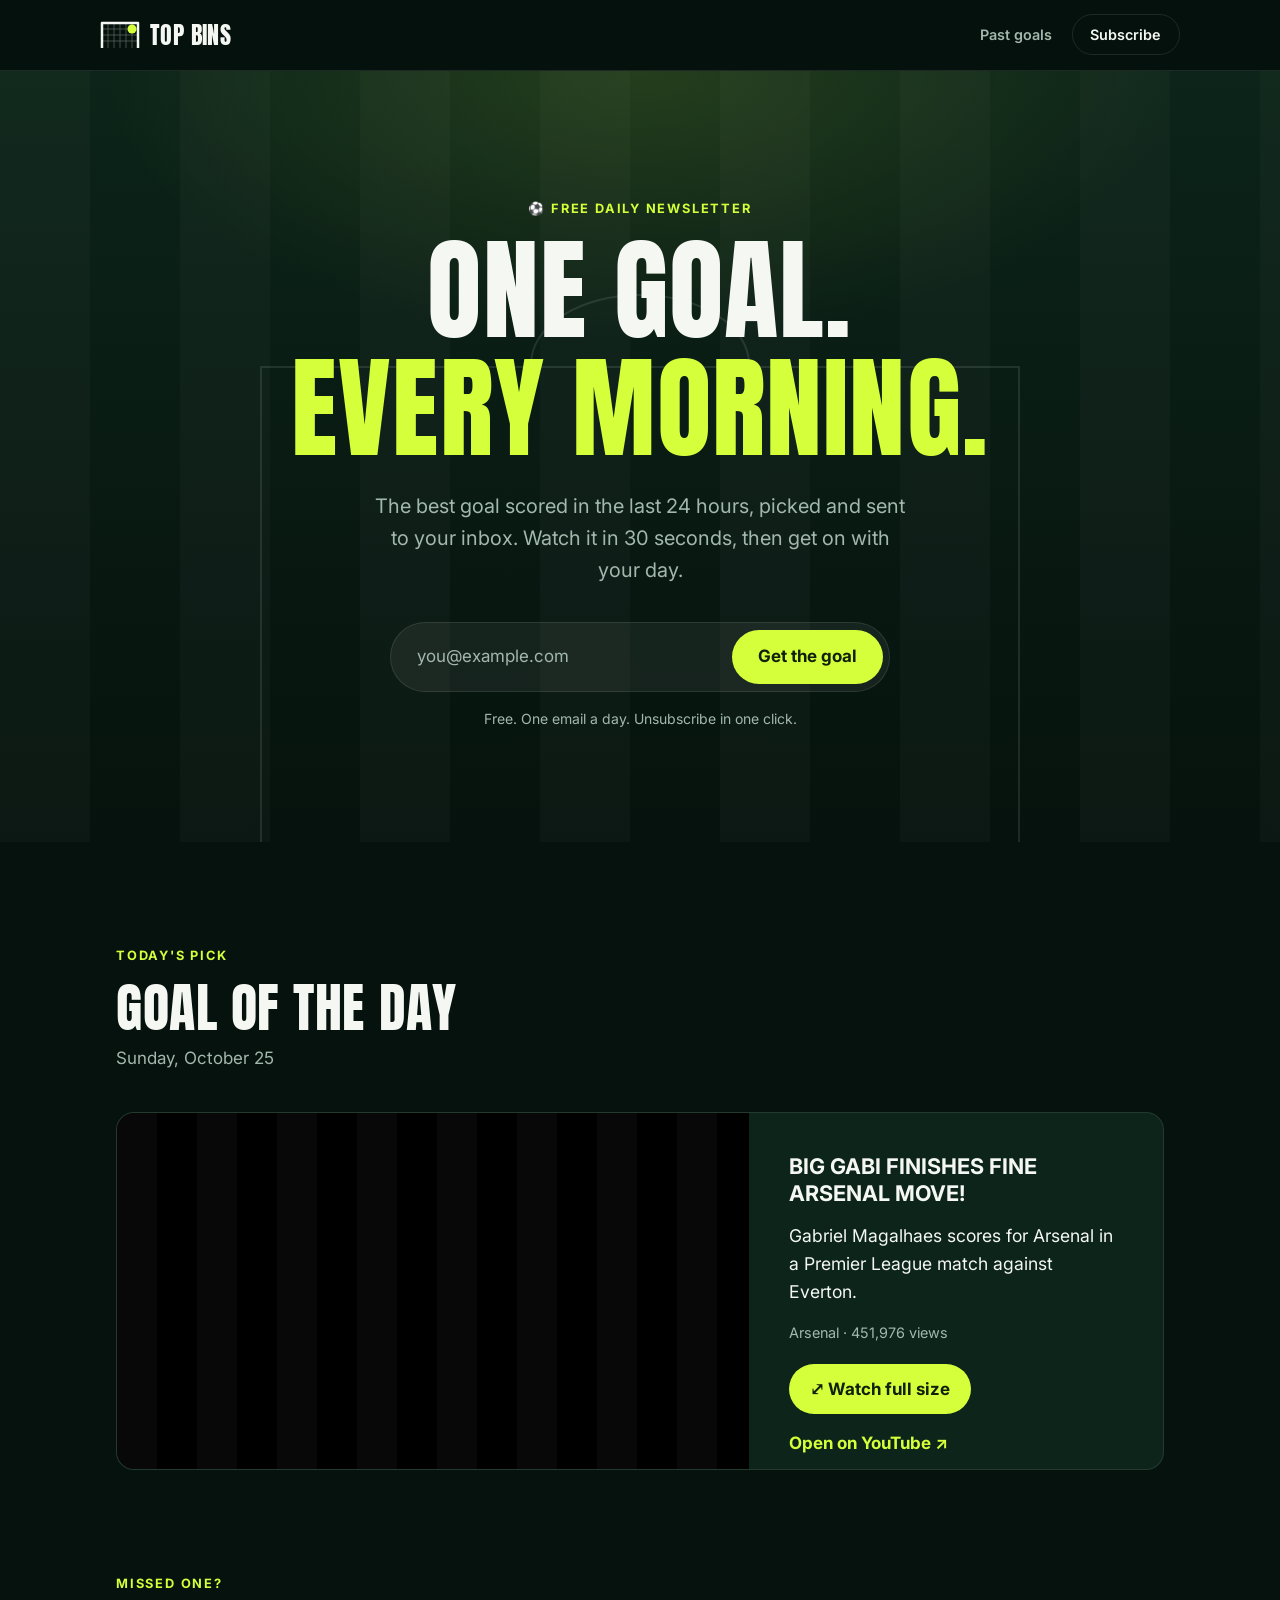
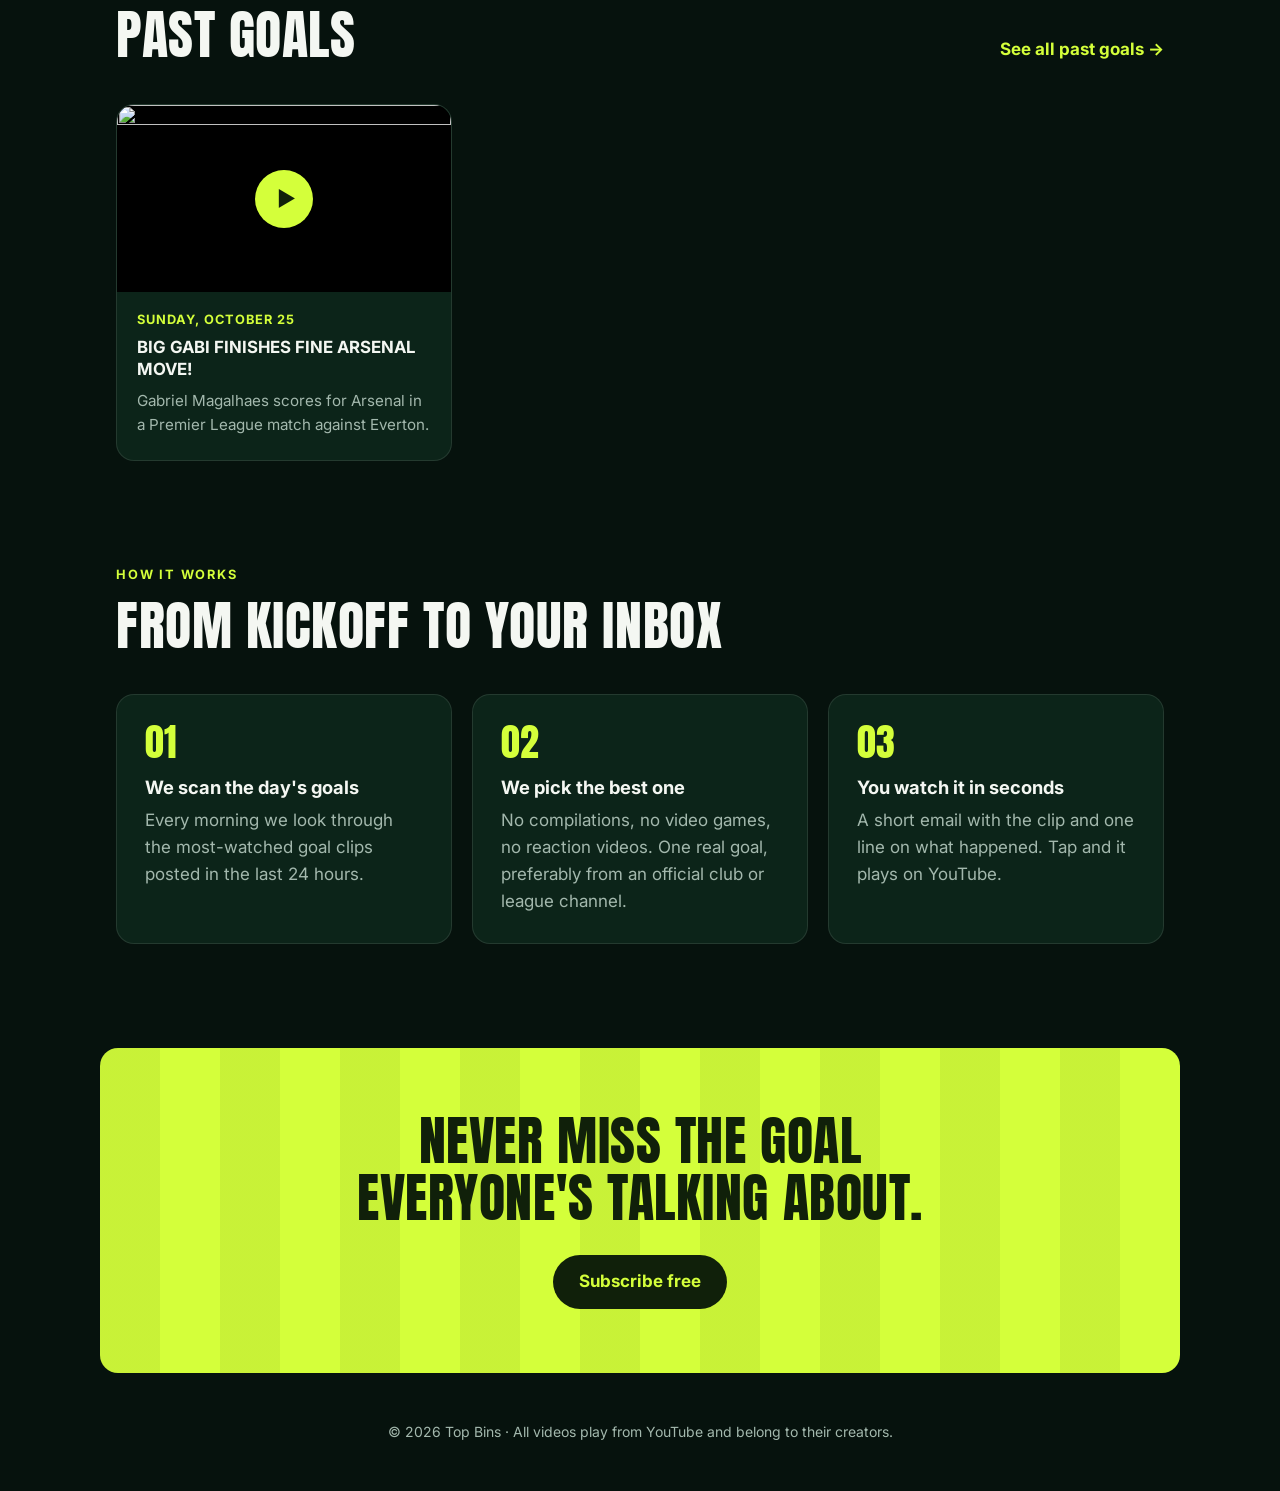
==== docs/index.html @ 0fbb9033 "Add Top Bins website with past-goals archive and pop-up player" ====
<!doctype html>
<html lang="en">
<head>
  <meta charset="utf-8">
  <meta name="viewport" content="width=device-width, initial-scale=1">
  <title>Top Bins · The goal of the day, every morning</title>
  <meta name="description" content="One soccer goal a day, picked from the last 24 hours and sent to your inbox. Free.">
  <link rel="icon" href="data:image/svg+xml,<svg xmlns='http://www.w3.org/2000/svg' viewBox='0 0 100 100'><text y='.9em' font-size='90'>⚽</text></svg>">
  <link rel="preconnect" href="https://fonts.googleapis.com">
  <link rel="preconnect" href="https://fonts.gstatic.com" crossorigin>
  <link href="https://fonts.googleapis.com/css2?family=Anton&family=Inter:wght@400;500;600;700&display=swap" rel="stylesheet">
  <link rel="stylesheet" href="style.css">
</head>
<body>
  <header class="site-header">
    <a class="logo" href="#top" aria-label="Top Bins home">
      <!-- A goal frame with the ball tucked into the top corner: "top bins" -->
      <svg class="logo-mark" viewBox="0 0 40 28" aria-hidden="true">
        <path d="M2 27V2h36v25" fill="none" stroke="currentColor" stroke-width="2.5" stroke-linejoin="round"/>
        <path d="M8 2v25M14 2v25M20 2v25M26 2v25M32 2v25M2 8h36M2 14h36M2 20h36" stroke="currentColor" stroke-width=".8" opacity=".35"/>
        <circle cx="32" cy="8" r="4.5" class="logo-ball"/>
      </svg>
      <span>Top Bins</span>
    </a>
    <nav class="header-nav">
      <a class="nav-link" href="archive.html">Past goals</a>
      <a class="header-cta" href="#subscribe">Subscribe</a>
    </nav>
  </header>

  <main id="top">
    <!-- Hero + signup -->
    <section class="hero">
      <div class="hero-inner">
        <p class="eyebrow">⚽ Free daily newsletter</p>
        <h1>One goal.<br><span class="accent">Every morning.</span></h1>
        <p class="lede">
          The best goal scored in the last 24 hours, picked and sent to your inbox.
          Watch it in 30 seconds, then get on with your day.
        </p>

        <!-- Posts straight to Buttondown, which handles confirmation emails and unsubscribes. -->
        <form id="subscribe" class="signup"
              action="https://buttondown.com/api/emails/embed-subscribe/karthikeya"
              method="post">
          <label for="email" class="visually-hidden">Email address</label>
          <input id="email" type="email" name="email" placeholder="you@example.com" autocomplete="email" required>
          <input type="hidden" name="embed" value="1">
          <button type="submit">Get the goal</button>
        </form>
        <p class="fine-print">Free. One email a day. Unsubscribe in one click.</p>
      </div>
    </section>

    <!-- Today's goal, filled in from today.json by the script at the bottom -->
    <section class="today" aria-labelledby="today-title">
      <div class="section-head">
        <p class="eyebrow">Today's pick</p>
        <h2 id="today-title">Goal of the Day</h2>
        <p class="today-date" id="today-date"></p>
      </div>

      <article class="clip-card">
        <div class="player" id="player">
          <p class="player-empty">Today's goal is on its way.<br>Check back after 12:00 UTC.</p>
        </div>
        <div class="clip-info">
          <h3 id="clip-title">Every morning, one goal.</h3>
          <p id="clip-blurb" class="clip-blurb">Subscribe and it lands in your inbox before you've finished your coffee.</p>
          <p id="clip-meta" class="clip-meta"></p>
          <div class="clip-actions">
            <button id="clip-expand" class="button expand-button" type="button" hidden>⤢ Watch full size</button>
            <a id="clip-link" class="watch-link" href="#" target="_blank" rel="noopener" hidden>Open on YouTube ↗</a>
          </div>
        </div>
      </article>
    </section>

    <!-- Recent goals from archive.json (hidden until there's at least one past day) -->
    <section class="past" id="past" aria-labelledby="past-title" hidden>
      <div class="section-head section-head-row">
        <div>
          <p class="eyebrow">Missed one?</p>
          <h2 id="past-title">Past goals</h2>
        </div>
        <a class="see-all" href="archive.html">See all past goals →</a>
      </div>
      <div class="goal-grid" id="past-grid"></div>
    </section>

    <!-- How it works -->
    <section class="how" aria-labelledby="how-title">
      <div class="section-head">
        <p class="eyebrow">How it works</p>
        <h2 id="how-title">From kickoff to your inbox</h2>
      </div>
      <ol class="steps">
        <li class="step">
          <span class="step-num">01</span>
          <h3>We scan the day's goals</h3>
          <p>Every morning we look through the most-watched goal clips posted in the last 24 hours.</p>
        </li>
        <li class="step">
          <span class="step-num">02</span>
          <h3>We pick the best one</h3>
          <p>No compilations, no video games, no reaction videos. One real goal, preferably from an official club or league channel.</p>
        </li>
        <li class="step">
          <span class="step-num">03</span>
          <h3>You watch it in seconds</h3>
          <p>A short email with the clip and one line on what happened. Tap and it plays on YouTube.</p>
        </li>
      </ol>
    </section>

    <!-- Closing call to action -->
    <section class="cta-band">
      <h2>Never miss the goal<br>everyone's talking about.</h2>
      <a class="button" href="#subscribe">Subscribe free</a>
    </section>
  </main>

  <footer class="site-footer">
    <p>© <span id="year"></span> Top Bins · All videos play from YouTube and belong to their creators.</p>
  </footer>

  <script src="goals.js"></script>
  <script>
    document.getElementById("year").textContent = new Date().getFullYear();

    // Recent goals: the 6 days before today (archive.json is newest first).
    loadArchive().then((archive) => {
      const today = new Date().toISOString().slice(0, 10);
      const recent = archive.filter((entry) => entry.date !== today).slice(0, 6);
      if (recent.length === 0) return;
      document.getElementById("past-grid").append(...recent.map(goalCard));
      document.getElementById("past").hidden = false;
    });

    // today.json is updated every morning by the GitHub Actions workflow.
    fetch("today.json", { cache: "no-store" })
      .then((response) => (response.ok ? response.json() : Promise.reject()))
      .then((data) => {
        const pick = data.picks && data.picks.soccer;
        if (!pick) return;

        // Plays right here in the card; the Expand button opens the big pop-up player.
        document.getElementById("player").replaceChildren(playerFrame(pick, false));
        const expand = document.getElementById("clip-expand");
        expand.addEventListener("click", () => openPlayer({ ...pick, date: data.date }));
        expand.hidden = false;

        // textContent (not innerHTML) so a video title can never inject HTML.
        document.getElementById("today-date").textContent = formatDate(data.date);
        document.getElementById("clip-title").textContent = pick.title;
        document.getElementById("clip-blurb").textContent = pick.blurb;
        document.getElementById("clip-meta").textContent =
          `${pick.channel} · ${pick.views.toLocaleString()} views`;
        const link = document.getElementById("clip-link");
        link.href = pick.link;
        link.hidden = false;
      })
      .catch(() => {}); // no pick yet: keep the placeholder text
  </script>
</body>
</html>
---- docs/style.css ----
/* ---------- Design tokens ---------- */
:root {
  --night: #06120d;        /* page background: stadium at night */
  --pitch: #0c2419;        /* cards and panels */
  --pitch-light: #133525;
  --line: rgba(244, 247, 242, 0.1);  /* chalk lines and borders */
  --chalk: #f4f7f2;        /* main text */
  --muted: #a3b8ad;        /* secondary text */
  --lime: #d4ff3a;         /* accent: the ball in the top corner */
  --lime-ink: #10200a;     /* text on lime */
  --radius: 18px;
  --display: "Anton", Impact, "Arial Narrow", sans-serif;
  --body: "Inter", system-ui, -apple-system, "Segoe UI", sans-serif;
  --max: 1080px;
}

/* ---------- Base ---------- */
*,
*::before,
*::after {
  box-sizing: border-box;
}

html {
  scroll-behavior: smooth;
}

body {
  margin: 0;
  background: var(--night);
  color: var(--chalk);
  font-family: var(--body);
  font-size: 1.0625rem;
  line-height: 1.6;
  -webkit-font-smoothing: antialiased;
}

h1,
h2,
h3 {
  margin: 0;
  line-height: 1.05;
}

h2 {
  font-family: var(--display);
  font-weight: 400;
  font-size: clamp(2.2rem, 5vw, 3.4rem);
  text-transform: uppercase;
  letter-spacing: 0.01em;
}

a {
  color: inherit;
}

:focus-visible {
  outline: 3px solid var(--lime);
  outline-offset: 3px;
}

[hidden] {
  display: none !important; /* stops classes like .button from un-hiding elements */
}

.visually-hidden {
  position: absolute;
  width: 1px;
  height: 1px;
  overflow: hidden;
  clip: rect(0 0 0 0);
  white-space: nowrap;
}

.eyebrow {
  margin: 0 0 0.75rem;
  color: var(--lime);
  font-size: 0.8rem;
  font-weight: 700;
  letter-spacing: 0.14em;
  text-transform: uppercase;
}

.accent {
  color: var(--lime);
}

/* ---------- Header ---------- */
.site-header {
  position: sticky;
  top: 0;
  z-index: 10;
  display: flex;
  align-items: center;
  justify-content: space-between;
  padding: 0.9rem max(1rem, calc((100% - var(--max)) / 2));
  background: rgba(6, 18, 13, 0.82);
  backdrop-filter: blur(10px);
  border-bottom: 1px solid var(--line);
}

.logo {
  display: flex;
  align-items: center;
  gap: 0.6rem;
  font-family: var(--display);
  font-size: 1.5rem;
  text-transform: uppercase;
  text-decoration: none;
  letter-spacing: 0.02em;
}

.logo-mark {
  width: 40px;
  height: 28px;
  color: var(--chalk);
}

.logo-ball {
  fill: var(--lime);
}

.header-nav {
  display: flex;
  align-items: center;
  gap: 1.25rem;
}

.nav-link {
  color: var(--muted);
  font-size: 0.9rem;
  font-weight: 600;
  text-decoration: none;
  transition: color 0.2s;
}

.nav-link:hover,
.nav-link[aria-current="page"] {
  color: var(--chalk);
}

.header-cta {
  padding: 0.5rem 1.1rem;
  border: 1px solid var(--line);
  border-radius: 999px;
  font-size: 0.9rem;
  font-weight: 600;
  text-decoration: none;
  transition: border-color 0.2s, color 0.2s;
}

.header-cta:hover {
  border-color: var(--lime);
  color: var(--lime);
}

/* ---------- Hero ---------- */
.hero {
  position: relative;
  overflow: hidden;
  padding: clamp(4rem, 12vw, 8rem) 1rem clamp(4rem, 10vw, 7rem);
  /* Mowed-grass stripes with a soft floodlight glow */
  background:
    radial-gradient(ellipse 60% 50% at 50% 0%, rgba(212, 255, 58, 0.12), transparent 70%),
    repeating-linear-gradient(90deg, rgba(255, 255, 255, 0.025) 0 90px, transparent 90px 180px),
    linear-gradient(var(--pitch), var(--night));
}

/* Chalk penalty box and arc sitting behind the headline */
.hero::before,
.hero::after {
  content: "";
  position: absolute;
  left: 50%;
  border: 2px solid var(--line);
  pointer-events: none;
}

.hero::before {
  bottom: -2px;
  width: min(760px, 92%);
  height: 62%;
  transform: translateX(-50%);
  border-bottom: none;
}

.hero::after {
  bottom: calc(62% - 70px);
  width: 220px;
  height: 140px;
  transform: translateX(-50%);
  border-radius: 50%;
  clip-path: inset(0 0 50% 0);
}

.hero-inner {
  position: relative;
  z-index: 1;
  max-width: 760px;
  margin: 0 auto;
  text-align: center;
}

.hero h1 {
  font-family: var(--display);
  font-weight: 400;
  font-size: clamp(3.4rem, 11vw, 7rem);
  text-transform: uppercase;
  letter-spacing: 0.01em;
}

.lede {
  max-width: 540px;
  margin: 1.5rem auto 2.25rem;
  color: var(--muted);
  font-size: clamp(1.05rem, 2.2vw, 1.25rem);
}

/* ---------- Signup form ---------- */
.signup {
  display: flex;
  gap: 0.5rem;
  max-width: 500px;
  margin: 0 auto;
  padding: 0.4rem;
  background: rgba(244, 247, 242, 0.06);
  border: 1px solid var(--line);
  border-radius: 999px;
  scroll-margin-top: 8rem;
}

.signup input[type="email"] {
  flex: 1;
  min-width: 0;
  padding: 0.85rem 1.2rem;
  border: none;
  background: transparent;
  color: var(--chalk);
  font: inherit;
}

.signup input::placeholder {
  color: var(--muted);
}

.signup input:focus {
  outline: none;
}

.signup:focus-within {
  border-color: var(--lime);
}

.signup button,
.button {
  display: inline-block;
  padding: 0.85rem 1.6rem;
  border: none;
  border-radius: 999px;
  background: var(--lime);
  color: var(--lime-ink);
  font: inherit;
  font-weight: 700;
  text-decoration: none;
  cursor: pointer;
  transition: transform 0.15s, box-shadow 0.15s;
}

.signup button:hover,
.button:hover {
  transform: translateY(-1px);
  box-shadow: 0 8px 24px rgba(212, 255, 58, 0.25);
}

.fine-print {
  margin: 1rem 0 0;
  color: var(--muted);
  font-size: 0.875rem;
}

/* ---------- Shared section layout ---------- */
.today,
.past,
.how {
  max-width: var(--max);
  margin: 0 auto;
  padding: clamp(4rem, 9vw, 6.5rem) 1rem 0;
}

.section-head {
  margin-bottom: 2.5rem;
}

/* ---------- Today's goal ---------- */
.today-date {
  margin: 0.6rem 0 0;
  color: var(--muted);
}

.clip-card {
  display: grid;
  grid-template-columns: 1.4fr 1fr;
  overflow: hidden;
  background: var(--pitch);
  border: 1px solid var(--line);
  border-radius: var(--radius);
}

.player {
  position: relative;
  display: grid;
  place-items: center;
  aspect-ratio: 16 / 9;
  background:
    repeating-linear-gradient(90deg, rgba(255, 255, 255, 0.03) 0 40px, transparent 40px 80px),
    #000;
}

.player iframe {
  position: absolute;
  inset: 0;
  width: 100%;
  height: 100%;
  border: 0;
}

.player-empty {
  margin: 0;
  padding: 1rem;
  color: var(--muted);
  text-align: center;
}

.clip-info {
  display: flex;
  flex-direction: column;
  justify-content: center;
  gap: 0.9rem;
  padding: clamp(1.5rem, 4vw, 2.5rem);
}

.clip-info h3 {
  font-size: 1.35rem;
  font-weight: 700;
  line-height: 1.25;
}

.clip-blurb {
  margin: 0;
  font-size: 1.1rem;
}

.clip-meta {
  margin: 0;
  color: var(--muted);
  font-size: 0.9rem;
}

.clip-actions {
  display: flex;
  flex-wrap: wrap;
  align-items: center;
  gap: 1rem 1.25rem;
  margin-top: 0.4rem;
}

.expand-button {
  padding: 0.7rem 1.3rem;
}

.watch-link {
  color: var(--lime);
  font-weight: 700;
  text-decoration: none;
}

.watch-link:hover {
  text-decoration: underline;
}

/* ---------- Past goals ---------- */
.section-head-row {
  display: flex;
  flex-wrap: wrap;
  align-items: flex-end;
  justify-content: space-between;
  gap: 1rem;
}

.see-all {
  color: var(--lime);
  font-weight: 700;
  text-decoration: none;
}

.see-all:hover {
  text-decoration: underline;
}

.goal-grid {
  display: grid;
  grid-template-columns: repeat(auto-fill, minmax(260px, 1fr));
  gap: 1.25rem;
}

.goal-card {
  display: flex;
  flex-direction: column;
  overflow: hidden;
  background: var(--pitch);
  border: 1px solid var(--line);
  border-radius: var(--radius);
  text-decoration: none;
  transition: border-color 0.2s, transform 0.2s;
}

.goal-card:hover {
  border-color: rgba(212, 255, 58, 0.45);
  transform: translateY(-3px);
}

.goal-media {
  position: relative;
}

/* Round lime play button over each thumbnail */
.play-badge {
  position: absolute;
  top: 50%;
  left: 50%;
  display: grid;
  place-items: center;
  width: 58px;
  height: 58px;
  padding-left: 4px; /* the ▶ glyph looks off-centre without this */
  border-radius: 50%;
  background: var(--lime);
  color: var(--lime-ink);
  font-size: 1.3rem;
  transform: translate(-50%, -50%);
  box-shadow: 0 6px 24px rgba(0, 0, 0, 0.45);
  transition: transform 0.2s;
}

.goal-card:hover .play-badge {
  transform: translate(-50%, -50%) scale(1.1);
}

.goal-thumb {
  display: block;
  width: 100%;
  aspect-ratio: 16 / 9;
  object-fit: cover; /* crops the black bars YouTube adds to thumbnails */
  background: #000;
}

.goal-body {
  padding: 1.1rem 1.25rem 1.4rem;
}

.goal-date {
  margin: 0 0 0.4rem;
  color: var(--lime);
  font-size: 0.8rem;
  font-weight: 700;
  letter-spacing: 0.08em;
  text-transform: uppercase;
}

.goal-body h3 {
  margin-bottom: 0.5rem;
  font-size: 1.05rem;
  font-weight: 700;
  line-height: 1.3;
}

.goal-blurb {
  margin: 0;
  color: var(--muted);
  font-size: 0.95rem;
}

/* Archive page */
.page-hero {
  max-width: var(--max);
  margin: 0 auto;
  padding: clamp(3.5rem, 9vw, 6rem) 1rem 0;
}

.page-hero h1 {
  font-family: var(--display);
  font-weight: 400;
  font-size: clamp(3rem, 9vw, 5.5rem);
  text-transform: uppercase;
}

.page-hero .lede {
  margin: 1rem 0 0;
}

.past-full {
  padding-top: 2.5rem;
}

.archive-empty {
  color: var(--muted);
}

/* ---------- Pop-up video player ---------- */
.player-dialog {
  width: min(1000px, 94vw);
  padding: 0;
  overflow: hidden;
  background: var(--pitch);
  color: var(--chalk);
  border: 1px solid var(--line);
  border-radius: var(--radius);
  box-shadow: 0 30px 80px rgba(0, 0, 0, 0.6);
}

.player-dialog[open] {
  animation: pop-in 0.22s ease-out;
}

.player-dialog::backdrop {
  background: rgba(3, 9, 6, 0.85);
  backdrop-filter: blur(4px);
}

/* Stop the page behind from scrolling while the player is open */
html:has(.player-dialog[open]) {
  overflow: hidden;
}

.dialog-frame {
  position: relative;
  aspect-ratio: 16 / 9;
  background: #000;
}

.dialog-frame iframe {
  position: absolute;
  inset: 0;
  width: 100%;
  height: 100%;
  border: 0;
}

.dialog-bar {
  display: flex;
  align-items: center;
  justify-content: space-between;
  gap: 1rem;
  padding: 1rem 1.25rem;
}

.dialog-bar .goal-date {
  margin-bottom: 0.25rem;
}

.dialog-title {
  font-size: 1.1rem;
  font-weight: 700;
  line-height: 1.3;
}

.dialog-close {
  flex-shrink: 0;
  width: 44px;
  height: 44px;
  border: 1px solid var(--line);
  border-radius: 50%;
  background: transparent;
  color: var(--chalk);
  font-size: 1.1rem;
  cursor: pointer;
  transition: border-color 0.2s, color 0.2s;
}

.dialog-close:hover {
  border-color: var(--lime);
  color: var(--lime);
}

@keyframes pop-in {
  from {
    opacity: 0;
    transform: scale(0.96);
  }
}

/* ---------- How it works ---------- */
.steps {
  display: grid;
  grid-template-columns: repeat(3, 1fr);
  gap: 1.25rem;
  margin: 0;
  padding: 0;
  list-style: none;
}

.step {
  padding: 1.75rem;
  background: var(--pitch);
  border: 1px solid var(--line);
  border-radius: var(--radius);
  transition: border-color 0.2s, transform 0.2s;
}

.step:hover {
  border-color: rgba(212, 255, 58, 0.45);
  transform: translateY(-3px);
}

.step-num {
  display: block;
  margin-bottom: 1rem;
  color: var(--lime);
  font-family: var(--display);
  font-size: 2.4rem;
  line-height: 1;
}

.step h3 {
  margin-bottom: 0.6rem;
  font-size: 1.15rem;
  font-weight: 700;
}

.step p {
  margin: 0;
  color: var(--muted);
}

/* ---------- Closing CTA ---------- */
.cta-band {
  max-width: var(--max);
  margin: clamp(4rem, 9vw, 6.5rem) auto 0;
  padding: clamp(2.5rem, 6vw, 4rem) 1.5rem;
  background:
    repeating-linear-gradient(90deg, rgba(16, 32, 10, 0.06) 0 60px, transparent 60px 120px),
    var(--lime);
  color: var(--lime-ink);
  border-radius: var(--radius);
  text-align: center;
}

.cta-band h2 {
  margin-bottom: 1.75rem;
}

.cta-band .button {
  background: var(--lime-ink);
  color: var(--lime);
}

.cta-band .button:hover {
  box-shadow: 0 8px 24px rgba(16, 32, 10, 0.3);
}

/* ---------- Footer ---------- */
.site-footer {
  padding: 3rem 1rem;
  color: var(--muted);
  font-size: 0.875rem;
  text-align: center;
}

.site-footer p {
  margin: 0;
}

/* ---------- Phones and small tablets ---------- */
@media (max-width: 820px) {
  .clip-card {
    grid-template-columns: 1fr;
  }

  .steps {
    grid-template-columns: 1fr;
  }

  .cta-band {
    margin-left: 1rem;
    margin-right: 1rem;
  }
}

@media (max-width: 520px) {
  .header-nav {
    gap: 0.75rem;
  }

  .logo span {
    font-size: 1.25rem;
  }

  /* Stack the email box and button so both are easy to tap */
  .signup {
    flex-direction: column;
    padding: 0.5rem;
    border-radius: var(--radius);
  }

  .signup input[type="email"] {
    text-align: center;
  }

  .signup button {
    width: 100%;
  }

  .hero::after {
    display: none;
  }
}

@media (prefers-reduced-motion: reduce) {
  html {
    scroll-behavior: auto;
  }

  * {
    transition: none !important;
    animation: none !important;
  }
}
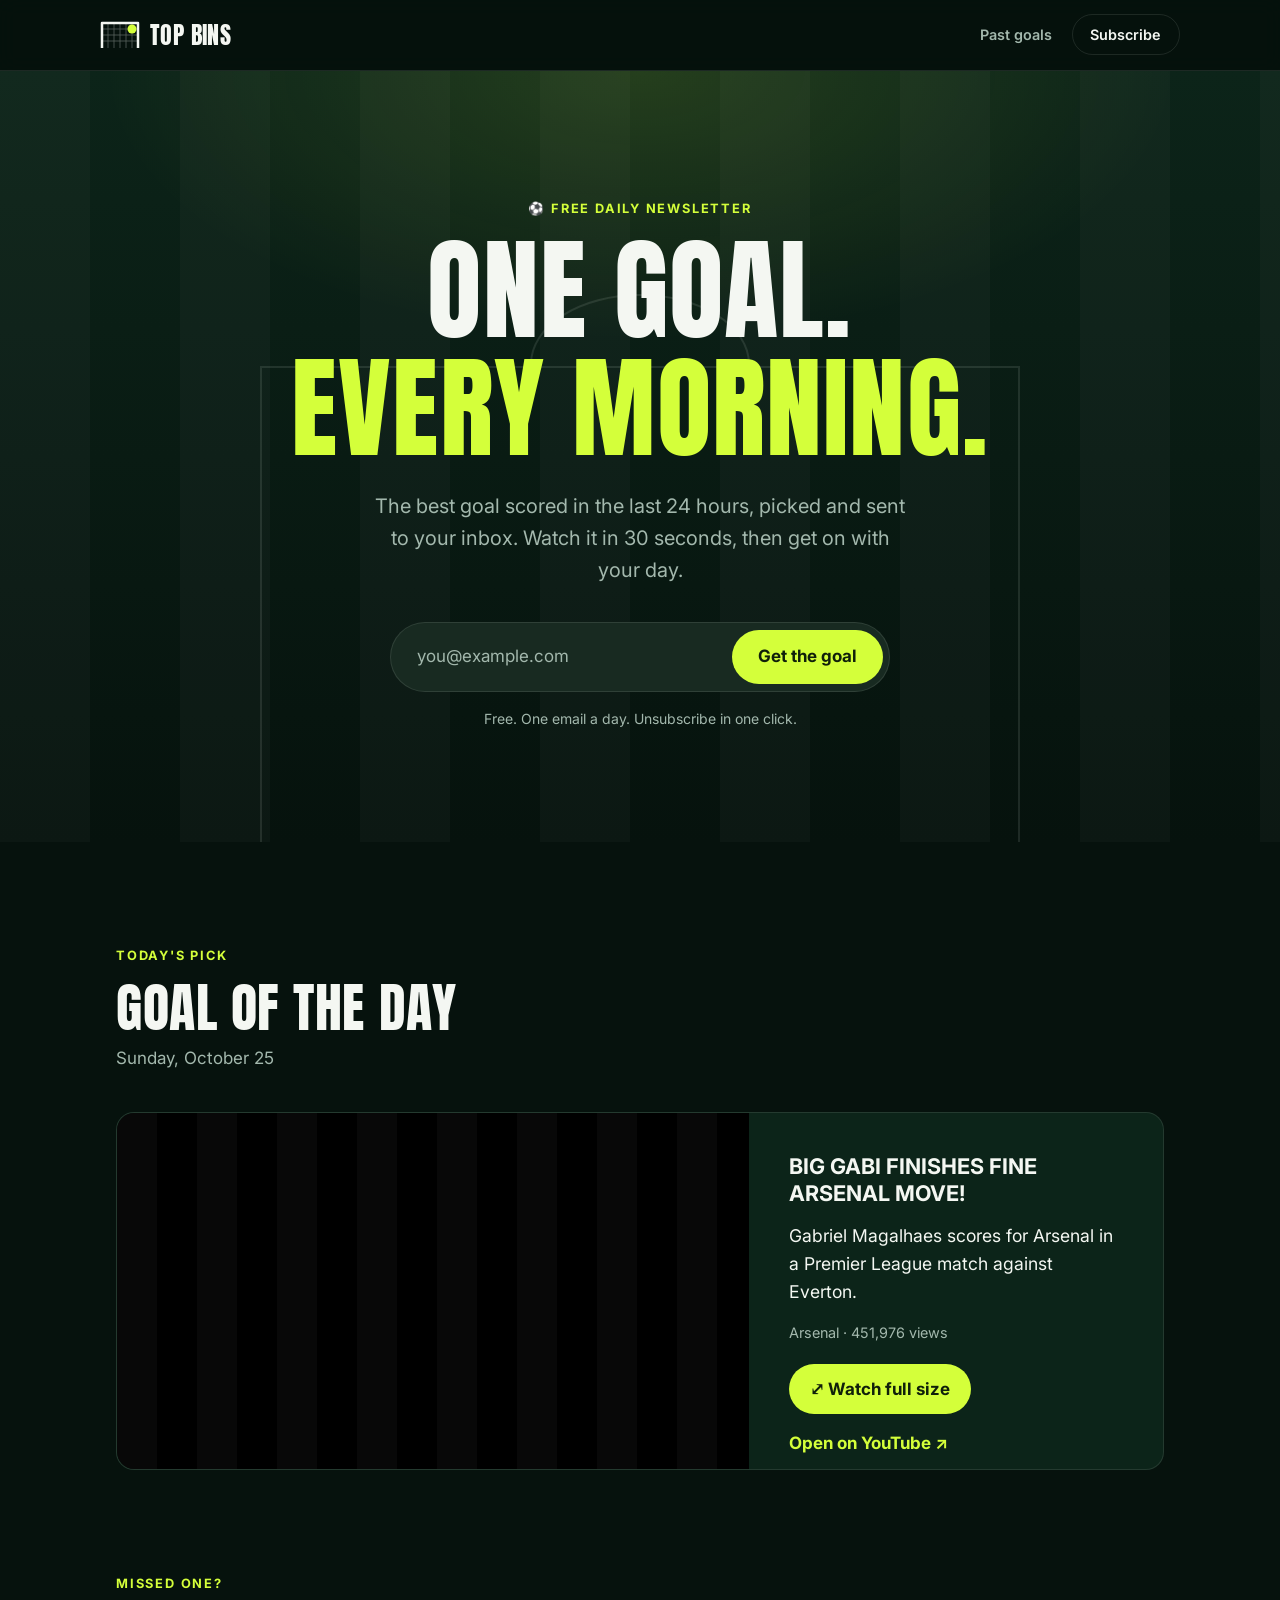
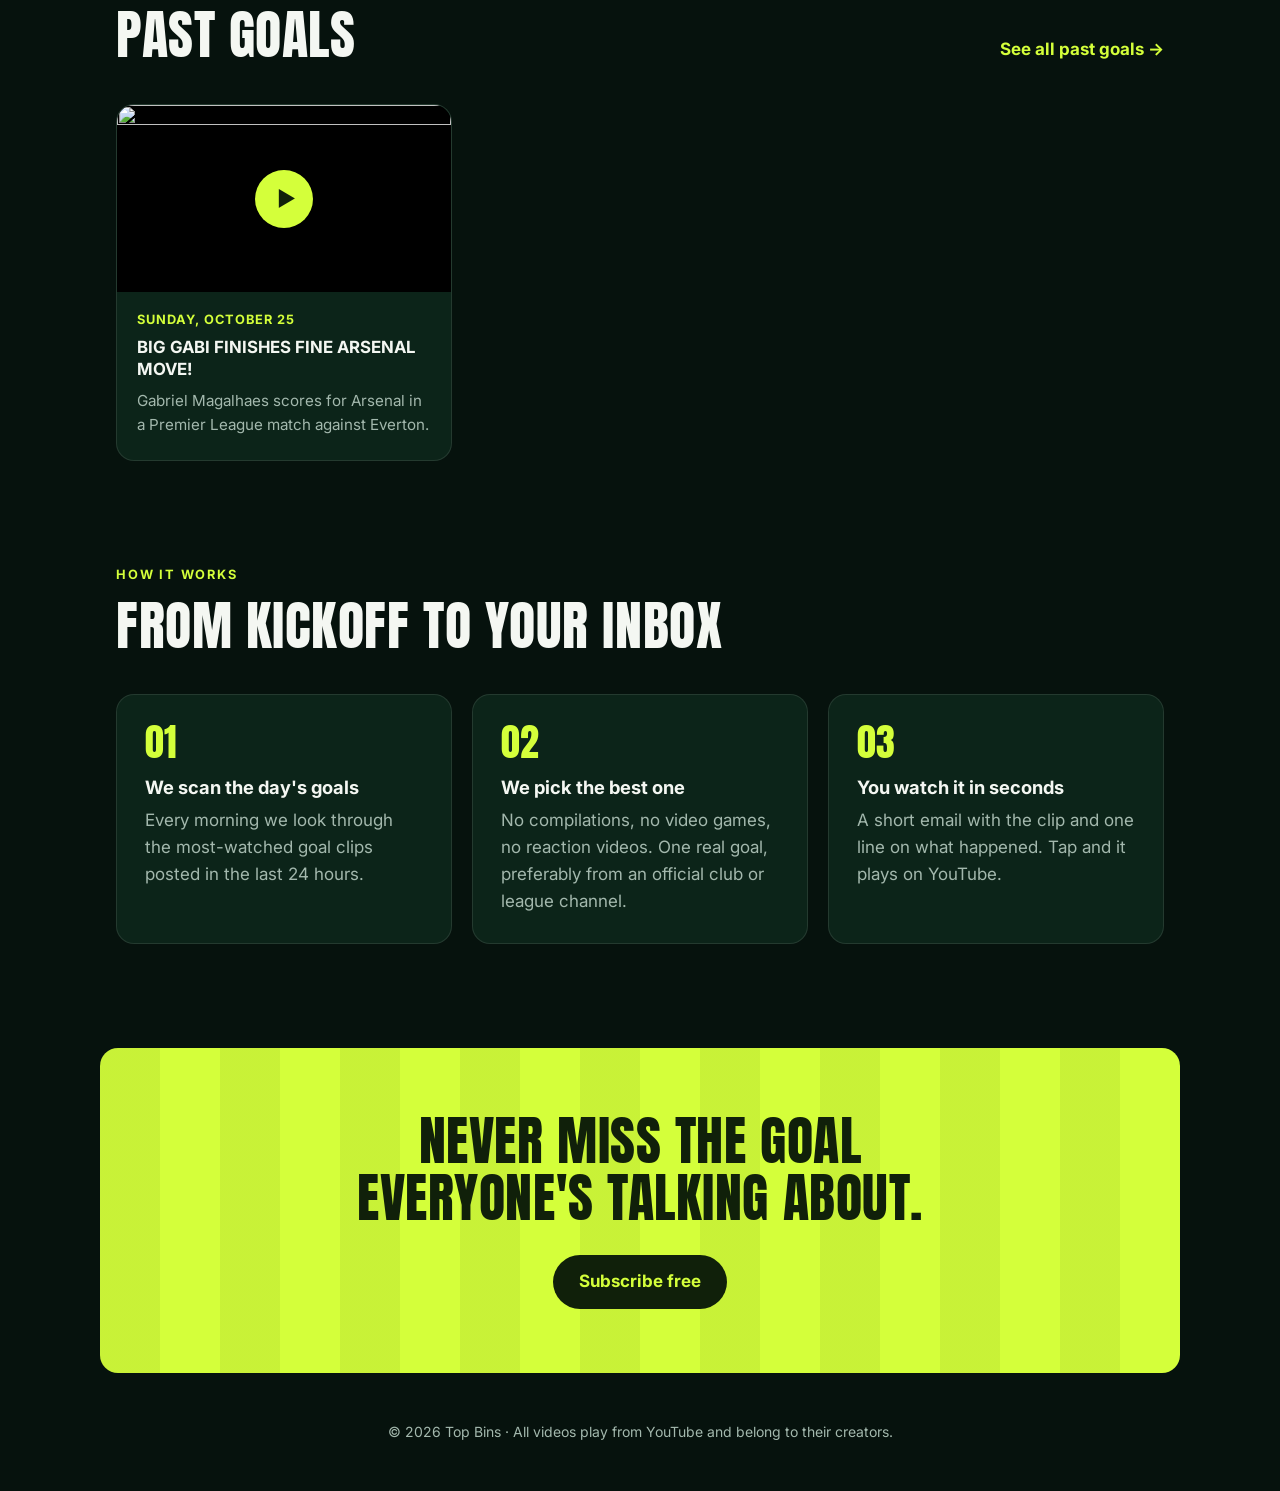
==== commit f52432ac: "Dark color-scheme for autofill; bust stylesheet cache" ====
--- a/docs/index.html
+++ b/docs/index.html
@@ -3,13 +3,14 @@
 <head>
   <meta charset="utf-8">
   <meta name="viewport" content="width=device-width, initial-scale=1">
+  <meta name="color-scheme" content="dark">
   <title>Top Bins · The goal of the day, every morning</title>
   <meta name="description" content="One soccer goal a day, picked from the last 24 hours and sent to your inbox. Free.">
   <link rel="icon" href="data:image/svg+xml,<svg xmlns='http://www.w3.org/2000/svg' viewBox='0 0 100 100'><text y='.9em' font-size='90'>⚽</text></svg>">
   <link rel="preconnect" href="https://fonts.googleapis.com">
   <link rel="preconnect" href="https://fonts.gstatic.com" crossorigin>
   <link href="https://fonts.googleapis.com/css2?family=Anton&family=Inter:wght@400;500;600;700&display=swap" rel="stylesheet">
-  <link rel="stylesheet" href="style.css">
+  <link rel="stylesheet" href="style.css?v=2">
 </head>
 <body>
   <header class="site-header">
--- a/docs/style.css
+++ b/docs/style.css
@@ -1,5 +1,6 @@
 /* ---------- Design tokens ---------- */
 :root {
+  color-scheme: dark;      /* tells Chrome to use dark autofill, scrollbars and controls */
   --night: #06120d;        /* page background: stadium at night */
   --pitch: #0c2419;        /* cards and panels */
   --pitch-light: #133525;
@@ -8,6 +9,7 @@
   --muted: #a3b8ad;        /* secondary text */
   --lime: #d4ff3a;         /* accent: the ball in the top corner */
   --lime-ink: #10200a;     /* text on lime */
+  --field: #182a21;        /* email box background (solid so autofill can match it) */
   --radius: 18px;
   --display: "Anton", Impact, "Arial Narrow", sans-serif;
   --body: "Inter", system-ui, -apple-system, "Segoe UI", sans-serif;
@@ -223,7 +225,7 @@
   max-width: 500px;
   margin: 0 auto;
   padding: 0.4rem;
-  background: rgba(244, 247, 242, 0.06);
+  background: var(--field);
   border: 1px solid var(--line);
   border-radius: 999px;
   scroll-margin-top: 8rem;
@@ -234,9 +236,26 @@
   min-width: 0;
   padding: 0.85rem 1.2rem;
   border: none;
+  border-radius: 999px;
   background: transparent;
   color: var(--chalk);
   font: inherit;
+}
+
+/* Browsers paint autofilled fields light blue/white and ignore `background`.
+   A huge inset shadow covers that, and text-fill-color keeps the text light. */
+.signup input:-webkit-autofill,
+.signup input:-webkit-autofill:hover,
+.signup input:-webkit-autofill:focus {
+  -webkit-text-fill-color: var(--chalk);
+  caret-color: var(--chalk);
+  box-shadow: 0 0 0 1000px var(--field) inset;
+  transition: background-color 9999s ease-out 0s;
+}
+
+.signup input:autofill {
+  box-shadow: 0 0 0 1000px var(--field) inset;
+  -webkit-text-fill-color: var(--chalk);
 }
 
 .signup input::placeholder {
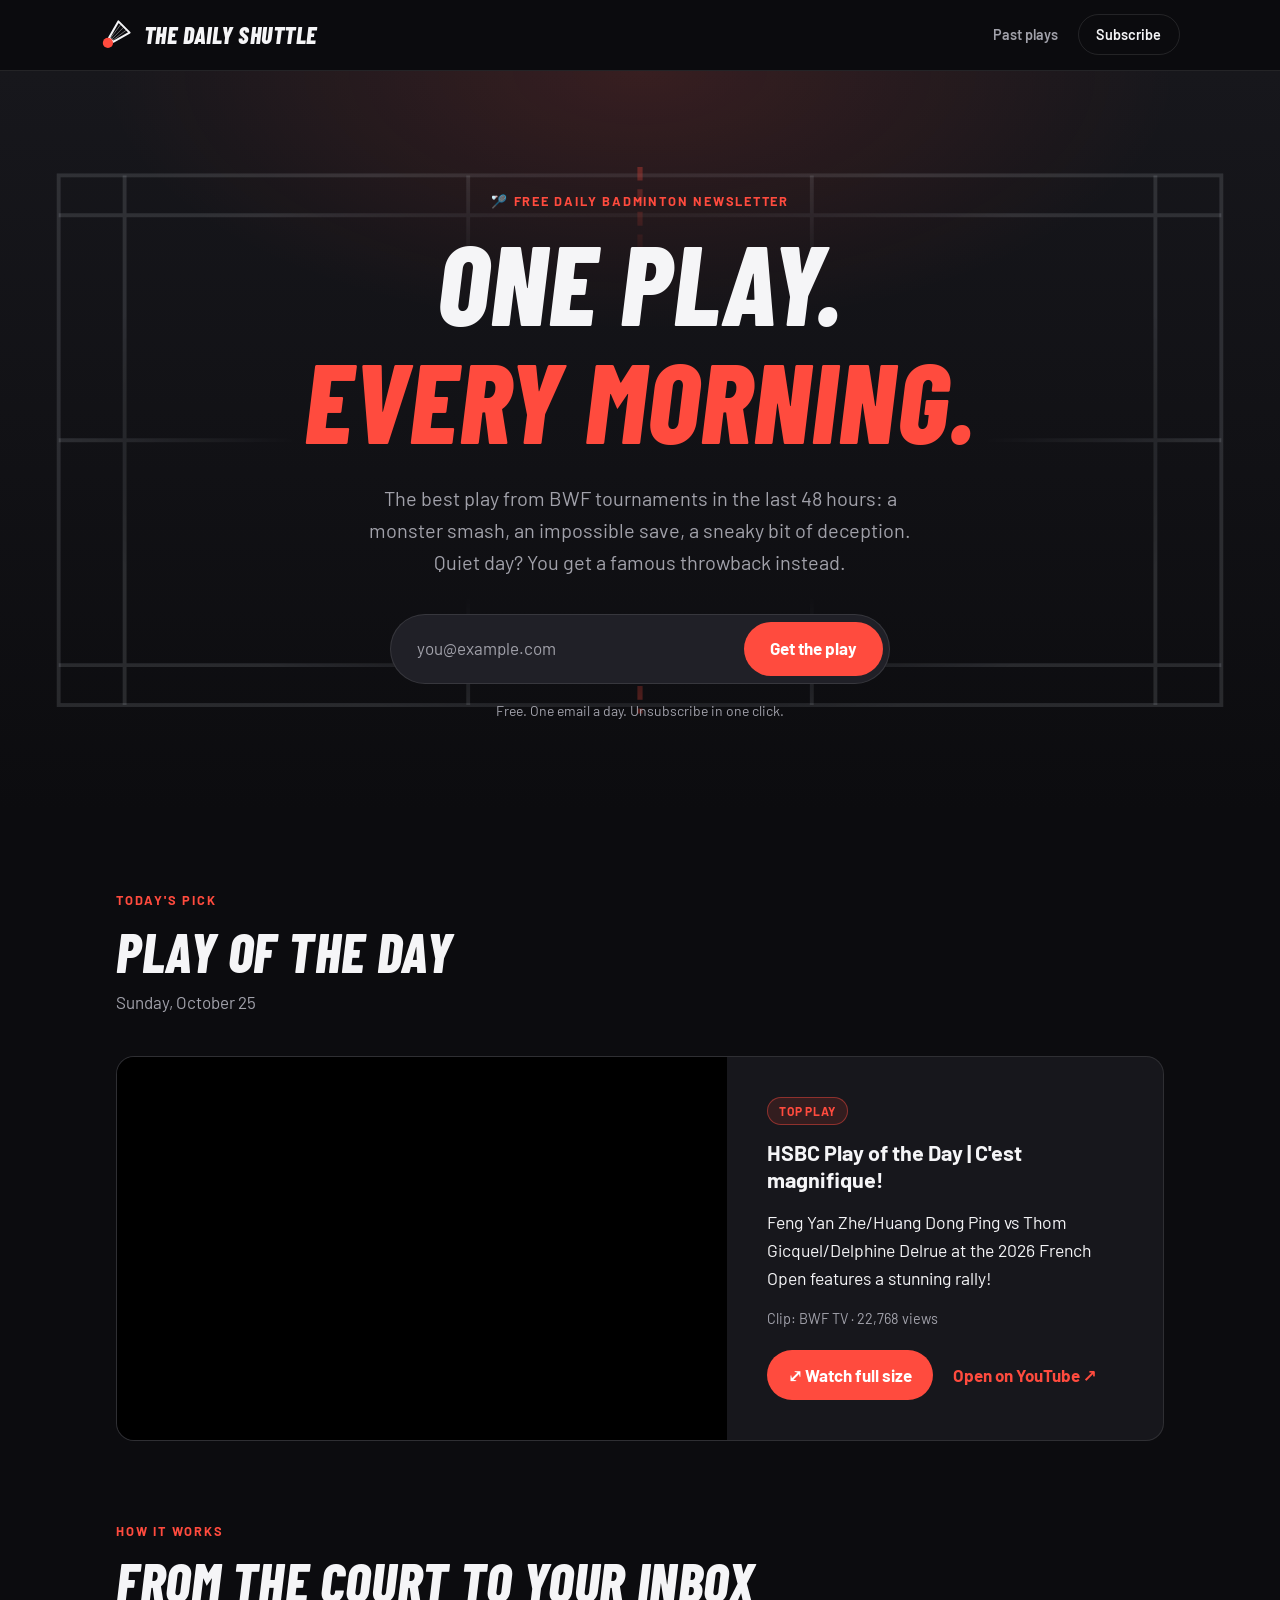
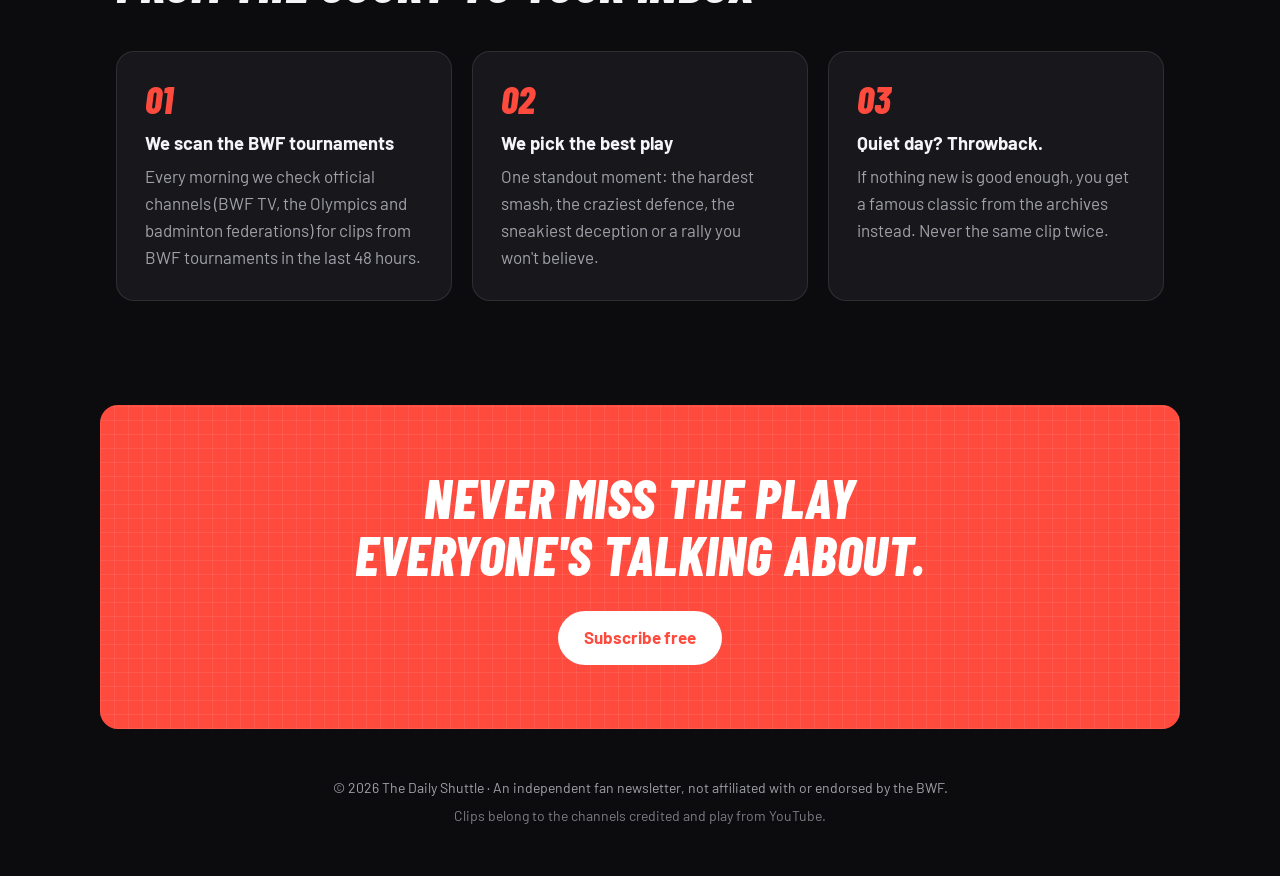
==== commit 635f32cb: "Switch to The Daily Shuttle: badminton play of the day - Pick one play a day from BWF tournaments, s" ====
--- a/docs/index.html
+++ b/docs/index.html
@@ -4,27 +4,33 @@
   <meta charset="utf-8">
   <meta name="viewport" content="width=device-width, initial-scale=1">
   <meta name="color-scheme" content="dark">
-  <title>Top Bins · The goal of the day, every morning</title>
-  <meta name="description" content="One soccer goal a day, picked from the last 24 hours and sent to your inbox. Free.">
-  <link rel="icon" href="data:image/svg+xml,<svg xmlns='http://www.w3.org/2000/svg' viewBox='0 0 100 100'><text y='.9em' font-size='90'>⚽</text></svg>">
+  <title>The Daily Shuttle · Badminton's play of the day</title>
+  <meta name="description" content="The best play from BWF badminton tournaments, picked from the last 48 hours and sent to your inbox. Free.">
+  <meta name="theme-color" content="#0c0c0f">
+  <!-- Preview card when the link is shared on social media or in chat apps -->
+  <meta property="og:type" content="website">
+  <meta property="og:title" content="The Daily Shuttle · Badminton's play of the day">
+  <meta property="og:description" content="The best play from BWF tournaments, picked from the last 48 hours and sent to your inbox. Free.">
+  <meta property="og:url" content="https://dailymotivation0712-ux.github.io/daily-goal/">
+  <link rel="icon" href="data:image/svg+xml,<svg xmlns='http://www.w3.org/2000/svg' viewBox='0 0 100 100'><text y='.9em' font-size='90'>🏸</text></svg>">
   <link rel="preconnect" href="https://fonts.googleapis.com">
   <link rel="preconnect" href="https://fonts.gstatic.com" crossorigin>
-  <link href="https://fonts.googleapis.com/css2?family=Anton&family=Inter:wght@400;500;600;700&display=swap" rel="stylesheet">
-  <link rel="stylesheet" href="style.css?v=2">
+  <link href="https://fonts.googleapis.com/css2?family=Barlow+Condensed:ital,wght@1,800&family=Barlow:wght@400;500;600;700&display=swap" rel="stylesheet">
+  <link rel="stylesheet" href="style.css?v=8">
 </head>
 <body>
   <header class="site-header">
-    <a class="logo" href="#top" aria-label="Top Bins home">
-      <!-- A goal frame with the ball tucked into the top corner: "top bins" -->
-      <svg class="logo-mark" viewBox="0 0 40 28" aria-hidden="true">
-        <path d="M2 27V2h36v25" fill="none" stroke="currentColor" stroke-width="2.5" stroke-linejoin="round"/>
-        <path d="M8 2v25M14 2v25M20 2v25M26 2v25M32 2v25M2 8h36M2 14h36M2 20h36" stroke="currentColor" stroke-width=".8" opacity=".35"/>
-        <circle cx="32" cy="8" r="4.5" class="logo-ball"/>
+    <a class="logo" href="#top" aria-label="The Daily Shuttle home">
+      <!-- A shuttlecock in flight: cork bottom-left, feathers fanning out behind it -->
+      <svg class="logo-mark" viewBox="0 0 30 28" aria-hidden="true">
+        <path d="M8 16.4 16.2 2 26.1 11.9 11.6 20Z" fill="none" stroke="currentColor" stroke-width="1.8" stroke-linejoin="round"/>
+        <path d="M9.8 18.2 21.1 6.9M8.9 17.3 18.6 4.4M10.7 19.1 23.6 9.4" stroke="currentColor" stroke-width=".8" opacity=".45"/>
+        <circle cx="7" cy="21" r="4.5" class="logo-cork"/>
       </svg>
-      <span>Top Bins</span>
+      <span>The Daily Shuttle</span>
     </a>
     <nav class="header-nav">
-      <a class="nav-link" href="archive.html">Past goals</a>
+      <a class="nav-link" href="archive.html">Past plays</a>
       <a class="header-cta" href="#subscribe">Subscribe</a>
     </nav>
   </header>
@@ -33,11 +39,11 @@
     <!-- Hero + signup -->
     <section class="hero">
       <div class="hero-inner">
-        <p class="eyebrow">⚽ Free daily newsletter</p>
-        <h1>One goal.<br><span class="accent">Every morning.</span></h1>
+        <p class="eyebrow">🏸 Free daily badminton newsletter</p>
+        <h1>One play.<br><span class="accent">Every morning.</span></h1>
         <p class="lede">
-          The best goal scored in the last 24 hours, picked and sent to your inbox.
-          Watch it in 30 seconds, then get on with your day.
+          The best play from BWF tournaments in the last 48 hours: a monster smash,
+          an impossible save, a sneaky bit of deception. Quiet day? You get a famous throwback instead.
         </p>
 
         <!-- Posts straight to Buttondown, which handles confirmation emails and unsubscribes. -->
@@ -47,26 +53,27 @@
           <label for="email" class="visually-hidden">Email address</label>
           <input id="email" type="email" name="email" placeholder="you@example.com" autocomplete="email" required>
           <input type="hidden" name="embed" value="1">
-          <button type="submit">Get the goal</button>
+          <button type="submit">Get the play</button>
         </form>
         <p class="fine-print">Free. One email a day. Unsubscribe in one click.</p>
       </div>
     </section>
 
-    <!-- Today's goal, filled in from today.json by the script at the bottom -->
+    <!-- Today's play, filled in from today.json by the script at the bottom -->
     <section class="today" aria-labelledby="today-title">
       <div class="section-head">
         <p class="eyebrow">Today's pick</p>
-        <h2 id="today-title">Goal of the Day</h2>
+        <h2 id="today-title">Play of the Day</h2>
         <p class="today-date" id="today-date"></p>
       </div>
 
-      <article class="clip-card">
+      <article class="clip-card" id="clip-card">
         <div class="player" id="player">
-          <p class="player-empty">Today's goal is on its way.<br>Check back after 12:00 UTC.</p>
+          <p class="player-empty">Today's play is on its way.<br>Check back after 12:00 UTC.</p>
         </div>
         <div class="clip-info">
-          <h3 id="clip-title">Every morning, one goal.</h3>
+          <div id="clip-tags"></div>
+          <h3 id="clip-title">Every morning, one play.</h3>
           <p id="clip-blurb" class="clip-blurb">Subscribe and it lands in your inbox before you've finished your coffee.</p>
           <p id="clip-meta" class="clip-meta"></p>
           <div class="clip-actions">
@@ -77,86 +84,93 @@
       </article>
     </section>
 
-    <!-- Recent goals from archive.json (hidden until there's at least one past day) -->
+    <!-- Recent plays from archive.json (hidden until there's at least one past day) -->
     <section class="past" id="past" aria-labelledby="past-title" hidden>
       <div class="section-head section-head-row">
         <div>
           <p class="eyebrow">Missed one?</p>
-          <h2 id="past-title">Past goals</h2>
+          <h2 id="past-title">Past plays</h2>
         </div>
-        <a class="see-all" href="archive.html">See all past goals →</a>
+        <a class="see-all" href="archive.html">See all past plays →</a>
       </div>
-      <div class="goal-grid" id="past-grid"></div>
+      <div class="play-grid" id="past-grid"></div>
     </section>
 
     <!-- How it works -->
     <section class="how" aria-labelledby="how-title">
       <div class="section-head">
         <p class="eyebrow">How it works</p>
-        <h2 id="how-title">From kickoff to your inbox</h2>
+        <h2 id="how-title">From the court to your inbox</h2>
       </div>
       <ol class="steps">
         <li class="step">
           <span class="step-num">01</span>
-          <h3>We scan the day's goals</h3>
-          <p>Every morning we look through the most-watched goal clips posted in the last 24 hours.</p>
+          <h3>We scan the BWF tournaments</h3>
+          <p>Every morning we check official channels (BWF TV, the Olympics and badminton federations) for clips from BWF tournaments in the last 48 hours.</p>
         </li>
         <li class="step">
           <span class="step-num">02</span>
-          <h3>We pick the best one</h3>
-          <p>No compilations, no video games, no reaction videos. One real goal, preferably from an official club or league channel.</p>
+          <h3>We pick the best play</h3>
+          <p>One standout moment: the hardest smash, the craziest defence, the sneakiest deception or a rally you won't believe.</p>
         </li>
         <li class="step">
           <span class="step-num">03</span>
-          <h3>You watch it in seconds</h3>
-          <p>A short email with the clip and one line on what happened. Tap and it plays on YouTube.</p>
+          <h3>Quiet day? Throwback.</h3>
+          <p>If nothing new is good enough, you get a famous classic from the archives instead. Never the same clip twice.</p>
         </li>
       </ol>
     </section>
 
     <!-- Closing call to action -->
     <section class="cta-band">
-      <h2>Never miss the goal<br>everyone's talking about.</h2>
+      <h2>Never miss the play<br>everyone's talking about.</h2>
       <a class="button" href="#subscribe">Subscribe free</a>
     </section>
   </main>
 
   <footer class="site-footer">
-    <p>© <span id="year"></span> Top Bins · All videos play from YouTube and belong to their creators.</p>
+    <p>© <span id="year"></span> The Daily Shuttle · An independent fan newsletter, not affiliated with or endorsed by the BWF.</p>
+    <p>Clips belong to the channels credited and play from YouTube.</p>
   </footer>
 
-  <script src="goals.js"></script>
+  <script src="plays.js?v=8"></script>
   <script>
     document.getElementById("year").textContent = new Date().getFullYear();
 
-    // Recent goals: the 6 days before today (archive.json is newest first).
-    loadArchive().then((archive) => {
-      const today = new Date().toISOString().slice(0, 10);
-      const recent = archive.filter((entry) => entry.date !== today).slice(0, 6);
+    // today.json is updated every morning by the GitHub Actions workflow.
+    const todayLoaded = fetch("today.json", { cache: "no-store" })
+      .then((response) => (response.ok ? response.json() : null))
+      .catch(() => null);
+
+    // Recent plays: the 6 newest in archive.json, leaving out today's pick.
+    Promise.all([todayLoaded, loadArchive()]).then(([data, archive]) => {
+      const todayId = data && data.picks && data.picks.badminton ? data.picks.badminton.id : null;
+      const recent = archive.filter((entry) => entry.id !== todayId).slice(0, 6);
       if (recent.length === 0) return;
-      document.getElementById("past-grid").append(...recent.map(goalCard));
+      document.getElementById("past-grid").append(...recent.map(playCard));
       document.getElementById("past").hidden = false;
     });
 
-    // today.json is updated every morning by the GitHub Actions workflow.
-    fetch("today.json", { cache: "no-store" })
-      .then((response) => (response.ok ? response.json() : Promise.reject()))
+    todayLoaded
       .then((data) => {
-        const pick = data.picks && data.picks.soccer;
+        const pick = data && data.picks && data.picks.badminton;
         if (!pick) return;
+        const entry = { ...pick, date: data.date };
 
         // Plays right here in the card; the Expand button opens the big pop-up player.
-        document.getElementById("player").replaceChildren(playerFrame(pick, false));
+        document.getElementById("clip-card").classList.toggle("is-vertical", Boolean(pick.vertical));
+        document.getElementById("player").replaceChildren(playerFrame(entry, false));
         const expand = document.getElementById("clip-expand");
-        expand.addEventListener("click", () => openPlayer({ ...pick, date: data.date }));
+        expand.addEventListener("click", () => openPlayer(entry));
         expand.hidden = false;
 
         // textContent (not innerHTML) so a video title can never inject HTML.
         document.getElementById("today-date").textContent = formatDate(data.date);
+        document.getElementById("clip-tags").replaceChildren(playTags(entry));
         document.getElementById("clip-title").textContent = pick.title;
         document.getElementById("clip-blurb").textContent = pick.blurb;
         document.getElementById("clip-meta").textContent =
-          `${pick.channel} · ${pick.views.toLocaleString()} views`;
+          `Clip: ${pick.channel} · ${pick.views.toLocaleString()} views`;
         const link = document.getElementById("clip-link");
         link.href = pick.link;
         link.hidden = false;
--- a/docs/style.css
+++ b/docs/style.css
@@ -1,18 +1,20 @@
 /* ---------- Design tokens ---------- */
 :root {
   color-scheme: dark;      /* tells Chrome to use dark autofill, scrollbars and controls */
-  --night: #06120d;        /* page background: stadium at night */
-  --pitch: #0c2419;        /* cards and panels */
-  --pitch-light: #133525;
-  --line: rgba(244, 247, 242, 0.1);  /* chalk lines and borders */
-  --chalk: #f4f7f2;        /* main text */
-  --muted: #a3b8ad;        /* secondary text */
-  --lime: #d4ff3a;         /* accent: the ball in the top corner */
-  --lime-ink: #10200a;     /* text on lime */
-  --field: #182a21;        /* email box background (solid so autofill can match it) */
+  --night: #0c0c0f;        /* page background: charcoal */
+  --panel: #17171c;        /* cards and panels */
+  --line: rgba(255, 255, 255, 0.1);  /* court lines and borders */
+  --chalk: #f5f5f7;        /* main text */
+  --muted: #a1a1aa;        /* secondary text */
+  --accent: #ff4b3e;       /* smash red */
+  --accent-ink: #ffffff;   /* text on the accent */
+  --accent-soft: rgba(255, 75, 62, 0.12);
+  --accent-edge: rgba(255, 75, 62, 0.45);
+  --gold: #ffc94d;         /* throwback badges */
+  --field: #202027;        /* email box background (solid so autofill can match it) */
   --radius: 18px;
-  --display: "Anton", Impact, "Arial Narrow", sans-serif;
-  --body: "Inter", system-ui, -apple-system, "Segoe UI", sans-serif;
+  --display: "Barlow Condensed", Impact, "Arial Narrow", sans-serif;  /* used 800 italic */
+  --body: "Barlow", system-ui, -apple-system, "Segoe UI", sans-serif;
   --max: 1080px;
 }
 
@@ -46,7 +48,8 @@
 
 h2 {
   font-family: var(--display);
-  font-weight: 400;
+  font-weight: 800;
+  font-style: italic;
   font-size: clamp(2.2rem, 5vw, 3.4rem);
   text-transform: uppercase;
   letter-spacing: 0.01em;
@@ -57,7 +60,7 @@
 }
 
 :focus-visible {
-  outline: 3px solid var(--lime);
+  outline: 3px solid var(--accent);
   outline-offset: 3px;
 }
 
@@ -76,7 +79,7 @@
 
 .eyebrow {
   margin: 0 0 0.75rem;
-  color: var(--lime);
+  color: var(--accent);
   font-size: 0.8rem;
   font-weight: 700;
   letter-spacing: 0.14em;
@@ -84,7 +87,7 @@
 }
 
 .accent {
-  color: var(--lime);
+  color: var(--accent);
 }
 
 /* ---------- Header ---------- */
@@ -95,8 +98,9 @@
   display: flex;
   align-items: center;
   justify-content: space-between;
+  gap: 1rem;
   padding: 0.9rem max(1rem, calc((100% - var(--max)) / 2));
-  background: rgba(6, 18, 13, 0.82);
+  background: rgba(12, 12, 15, 0.85);
   backdrop-filter: blur(10px);
   border-bottom: 1px solid var(--line);
 }
@@ -106,20 +110,24 @@
   align-items: center;
   gap: 0.6rem;
   font-family: var(--display);
+  font-weight: 800;
+  font-style: italic;
   font-size: 1.5rem;
   text-transform: uppercase;
   text-decoration: none;
   letter-spacing: 0.02em;
+  white-space: nowrap;
 }
 
 .logo-mark {
-  width: 40px;
-  height: 28px;
+  width: 34px;
+  height: 32px;
+  flex-shrink: 0;
   color: var(--chalk);
 }
 
-.logo-ball {
-  fill: var(--lime);
+.logo-cork {
+  fill: var(--accent);
 }
 
 .header-nav {
@@ -133,6 +141,7 @@
   font-size: 0.9rem;
   font-weight: 600;
   text-decoration: none;
+  white-space: nowrap;
   transition: color 0.2s;
 }
 
@@ -148,51 +157,41 @@
   font-size: 0.9rem;
   font-weight: 600;
   text-decoration: none;
+  white-space: nowrap;
   transition: border-color 0.2s, color 0.2s;
 }
 
 .header-cta:hover {
-  border-color: var(--lime);
-  color: var(--lime);
+  border-color: var(--accent);
+  color: var(--accent);
 }
 
 /* ---------- Hero ---------- */
 .hero {
   position: relative;
   overflow: hidden;
-  padding: clamp(4rem, 12vw, 8rem) 1rem clamp(4rem, 10vw, 7rem);
-  /* Mowed-grass stripes with a soft floodlight glow */
+  padding: clamp(4rem, 11vw, 7.5rem) 1rem clamp(3.5rem, 8vw, 5.5rem);
+  /* Floodlight glow over the arena */
   background:
-    radial-gradient(ellipse 60% 50% at 50% 0%, rgba(212, 255, 58, 0.12), transparent 70%),
-    repeating-linear-gradient(90deg, rgba(255, 255, 255, 0.025) 0 90px, transparent 90px 180px),
-    linear-gradient(var(--pitch), var(--night));
-}
-
-/* Chalk penalty box and arc sitting behind the headline */
-.hero::before,
-.hero::after {
+    radial-gradient(ellipse 60% 50% at 50% 0%, rgba(255, 75, 62, 0.14), transparent 70%),
+    linear-gradient(var(--panel), var(--night));
+}
+
+/* A badminton court seen from above (doubles + singles lines, dashed net),
+   faded out in the middle so it never sits behind the text */
+.hero::before {
   content: "";
   position: absolute;
+  top: 50%;
   left: 50%;
-  border: 2px solid var(--line);
+  width: min(1180px, 160%);
+  aspect-ratio: 136 / 63;
+  transform: translate(-50%, -50%);
+  background: url("data:image/svg+xml,%3Csvg xmlns='http://www.w3.org/2000/svg' viewBox='-1 -1 136 63' fill='none'%3E%3Cg stroke='rgba(238,242,255,0.12)' stroke-width='0.45'%3E%3Crect width='134' height='61'/%3E%3Cpath d='M0 4.6H134M0 56.4H134M7.6 0V61M126.4 0V61M47.2 0V61M86.8 0V61M0 30.5H47.2M86.8 30.5H134'/%3E%3C/g%3E%3Cpath d='M67 -1V62' stroke='rgba(255,75,62,0.4)' stroke-width='0.6' stroke-dasharray='1.6 1'/%3E%3C/svg%3E")
+    center / contain no-repeat;
+  -webkit-mask-image: radial-gradient(ellipse 46% 52% at 50% 50%, transparent 62%, #000 105%);
+  mask-image: radial-gradient(ellipse 46% 52% at 50% 50%, transparent 62%, #000 105%);
   pointer-events: none;
-}
-
-.hero::before {
-  bottom: -2px;
-  width: min(760px, 92%);
-  height: 62%;
-  transform: translateX(-50%);
-  border-bottom: none;
-}
-
-.hero::after {
-  bottom: calc(62% - 70px);
-  width: 220px;
-  height: 140px;
-  transform: translateX(-50%);
-  border-radius: 50%;
-  clip-path: inset(0 0 50% 0);
 }
 
 .hero-inner {
@@ -205,14 +204,15 @@
 
 .hero h1 {
   font-family: var(--display);
-  font-weight: 400;
+  font-weight: 800;
+  font-style: italic;
   font-size: clamp(3.4rem, 11vw, 7rem);
   text-transform: uppercase;
   letter-spacing: 0.01em;
 }
 
 .lede {
-  max-width: 540px;
+  max-width: 560px;
   margin: 1.5rem auto 2.25rem;
   color: var(--muted);
   font-size: clamp(1.05rem, 2.2vw, 1.25rem);
@@ -267,7 +267,7 @@
 }
 
 .signup:focus-within {
-  border-color: var(--lime);
+  border-color: var(--accent);
 }
 
 .signup button,
@@ -276,11 +276,12 @@
   padding: 0.85rem 1.6rem;
   border: none;
   border-radius: 999px;
-  background: var(--lime);
-  color: var(--lime-ink);
+  background: var(--accent);
+  color: var(--accent-ink);
   font: inherit;
   font-weight: 700;
   text-decoration: none;
+  white-space: nowrap;
   cursor: pointer;
   transition: transform 0.15s, box-shadow 0.15s;
 }
@@ -288,7 +289,7 @@
 .signup button:hover,
 .button:hover {
   transform: translateY(-1px);
-  box-shadow: 0 8px 24px rgba(212, 255, 58, 0.25);
+  box-shadow: 0 8px 24px rgba(255, 75, 62, 0.3);
 }
 
 .fine-print {
@@ -303,14 +304,44 @@
 .how {
   max-width: var(--max);
   margin: 0 auto;
-  padding: clamp(4rem, 9vw, 6.5rem) 1rem 0;
+  padding: clamp(3rem, 7vw, 5rem) 1rem 0;
 }
 
 .section-head {
   margin-bottom: 2.5rem;
 }
 
-/* ---------- Today's goal ---------- */
+/* ---------- Badges: "Best Smash", "Throwback · 2019" ---------- */
+.tags {
+  display: flex;
+  flex-wrap: wrap;
+  gap: 0.5rem;
+}
+
+.tags:empty {
+  display: none;
+}
+
+.tag {
+  display: inline-block;
+  padding: 0.2rem 0.7rem;
+  border: 1px solid var(--accent-edge);
+  border-radius: 999px;
+  background: var(--accent-soft);
+  color: var(--accent);
+  font-size: 0.75rem;
+  font-weight: 700;
+  letter-spacing: 0.06em;
+  text-transform: uppercase;
+}
+
+.tag-throwback {
+  border-color: rgba(255, 201, 77, 0.45);
+  background: rgba(255, 201, 77, 0.1);
+  color: var(--gold);
+}
+
+/* ---------- Today's play ---------- */
 .today-date {
   margin: 0.6rem 0 0;
   color: var(--muted);
@@ -318,21 +349,40 @@
 
 .clip-card {
   display: grid;
-  grid-template-columns: 1.4fr 1fr;
+  grid-template-columns: minmax(0, 1.4fr) minmax(0, 1fr);
   overflow: hidden;
-  background: var(--pitch);
+  background: var(--panel);
   border: 1px solid var(--line);
   border-radius: var(--radius);
 }
 
+/* The ::before spacer sets the player's shape (16:9 here, 9:16 for Shorts).
+   Unlike aspect-ratio, it lets the card grow when the text column is taller. */
 .player {
   position: relative;
   display: grid;
   place-items: center;
-  aspect-ratio: 16 / 9;
-  background:
-    repeating-linear-gradient(90deg, rgba(255, 255, 255, 0.03) 0 40px, transparent 40px 80px),
-    #000;
+  background: #000;
+}
+
+.player::before {
+  content: "";
+  padding-top: 56.25%;
+}
+
+.player::before,
+.player > * {
+  grid-area: 1 / 1;
+}
+
+/* Vertical clips (YouTube Shorts): a tall player beside the text */
+.clip-card.is-vertical {
+  grid-template-columns: min(340px, calc((100vh - 140px) * 9 / 16)) minmax(0, 1fr);
+  max-width: 860px; /* keeps the text column from stretching into empty space */
+}
+
+.clip-card.is-vertical .player::before {
+  padding-top: 177.78%;
 }
 
 .player iframe {
@@ -388,7 +438,7 @@
 }
 
 .watch-link {
-  color: var(--lime);
+  color: var(--accent);
   font-weight: 700;
   text-decoration: none;
 }
@@ -397,7 +447,7 @@
   text-decoration: underline;
 }
 
-/* ---------- Past goals ---------- */
+/* ---------- Past plays ---------- */
 .section-head-row {
   display: flex;
   flex-wrap: wrap;
@@ -407,7 +457,7 @@
 }
 
 .see-all {
-  color: var(--lime);
+  color: var(--accent);
   font-weight: 700;
   text-decoration: none;
 }
@@ -416,33 +466,33 @@
   text-decoration: underline;
 }
 
-.goal-grid {
+.play-grid {
   display: grid;
   grid-template-columns: repeat(auto-fill, minmax(260px, 1fr));
   gap: 1.25rem;
 }
 
-.goal-card {
+.play-card {
   display: flex;
   flex-direction: column;
   overflow: hidden;
-  background: var(--pitch);
+  background: var(--panel);
   border: 1px solid var(--line);
   border-radius: var(--radius);
   text-decoration: none;
   transition: border-color 0.2s, transform 0.2s;
 }
 
-.goal-card:hover {
-  border-color: rgba(212, 255, 58, 0.45);
+.play-card:hover {
+  border-color: var(--accent-edge);
   transform: translateY(-3px);
 }
 
-.goal-media {
+.play-media {
   position: relative;
 }
 
-/* Round lime play button over each thumbnail */
+/* Round red play button over each thumbnail */
 .play-badge {
   position: absolute;
   top: 50%;
@@ -453,19 +503,19 @@
   height: 58px;
   padding-left: 4px; /* the ▶ glyph looks off-centre without this */
   border-radius: 50%;
-  background: var(--lime);
-  color: var(--lime-ink);
+  background: var(--accent);
+  color: var(--accent-ink);
   font-size: 1.3rem;
   transform: translate(-50%, -50%);
   box-shadow: 0 6px 24px rgba(0, 0, 0, 0.45);
   transition: transform 0.2s;
 }
 
-.goal-card:hover .play-badge {
+.play-card:hover .play-badge {
   transform: translate(-50%, -50%) scale(1.1);
 }
 
-.goal-thumb {
+.play-thumb {
   display: block;
   width: 100%;
   aspect-ratio: 16 / 9;
@@ -473,30 +523,41 @@
   background: #000;
 }
 
-.goal-body {
+.play-body {
+  flex: 1;
+  display: flex;
+  flex-direction: column;
+  gap: 0.55rem;
   padding: 1.1rem 1.25rem 1.4rem;
 }
 
-.goal-date {
-  margin: 0 0 0.4rem;
-  color: var(--lime);
+.play-date {
+  margin: 0;
+  color: var(--accent);
   font-size: 0.8rem;
   font-weight: 700;
   letter-spacing: 0.08em;
   text-transform: uppercase;
 }
 
-.goal-body h3 {
-  margin-bottom: 0.5rem;
+.play-body h3 {
   font-size: 1.05rem;
   font-weight: 700;
   line-height: 1.3;
 }
 
-.goal-blurb {
+.play-blurb {
   margin: 0;
   color: var(--muted);
   font-size: 0.95rem;
+}
+
+.play-credit {
+  margin: auto 0 0; /* pins the credit to the bottom of the card */
+  padding-top: 0.35rem;
+  color: var(--muted);
+  font-size: 0.8rem;
+  opacity: 0.8;
 }
 
 /* Archive page */
@@ -508,7 +569,8 @@
 
 .page-hero h1 {
   font-family: var(--display);
-  font-weight: 400;
+  font-weight: 800;
+  font-style: italic;
   font-size: clamp(3rem, 9vw, 5.5rem);
   text-transform: uppercase;
 }
@@ -530,7 +592,7 @@
   width: min(1000px, 94vw);
   padding: 0;
   overflow: hidden;
-  background: var(--pitch);
+  background: var(--panel);
   color: var(--chalk);
   border: 1px solid var(--line);
   border-radius: var(--radius);
@@ -542,7 +604,7 @@
 }
 
 .player-dialog::backdrop {
-  background: rgba(3, 9, 6, 0.85);
+  background: rgba(3, 5, 12, 0.85);
   backdrop-filter: blur(4px);
 }
 
@@ -555,6 +617,15 @@
   position: relative;
   aspect-ratio: 16 / 9;
   background: #000;
+}
+
+/* Vertical clips: a phone-shaped player that always fits on screen */
+.player-dialog.is-vertical {
+  width: min(94vw, 440px, calc((100vh - 150px) * 9 / 16));
+}
+
+.player-dialog.is-vertical .dialog-frame {
+  aspect-ratio: 9 / 16;
 }
 
 .dialog-frame iframe {
@@ -573,7 +644,7 @@
   padding: 1rem 1.25rem;
 }
 
-.dialog-bar .goal-date {
+.dialog-bar .play-date {
   margin-bottom: 0.25rem;
 }
 
@@ -597,8 +668,8 @@
 }
 
 .dialog-close:hover {
-  border-color: var(--lime);
-  color: var(--lime);
+  border-color: var(--accent);
+  color: var(--accent);
 }
 
 @keyframes pop-in {
@@ -620,22 +691,24 @@
 
 .step {
   padding: 1.75rem;
-  background: var(--pitch);
+  background: var(--panel);
   border: 1px solid var(--line);
   border-radius: var(--radius);
   transition: border-color 0.2s, transform 0.2s;
 }
 
 .step:hover {
-  border-color: rgba(212, 255, 58, 0.45);
+  border-color: var(--accent-edge);
   transform: translateY(-3px);
 }
 
 .step-num {
   display: block;
   margin-bottom: 1rem;
-  color: var(--lime);
+  color: var(--accent);
   font-family: var(--display);
+  font-weight: 800;
+  font-style: italic;
   font-size: 2.4rem;
   line-height: 1;
 }
@@ -653,28 +726,44 @@
 
 /* ---------- Closing CTA ---------- */
 .cta-band {
+  position: relative;
+  overflow: hidden;
   max-width: var(--max);
   margin: clamp(4rem, 9vw, 6.5rem) auto 0;
   padding: clamp(2.5rem, 6vw, 4rem) 1.5rem;
-  background:
-    repeating-linear-gradient(90deg, rgba(16, 32, 10, 0.06) 0 60px, transparent 60px 120px),
-    var(--lime);
-  color: var(--lime-ink);
+  background: var(--accent);
+  color: var(--accent-ink);
   border-radius: var(--radius);
   text-align: center;
 }
 
+/* Faint net mesh across the band */
+.cta-band::before {
+  content: "";
+  position: absolute;
+  inset: 0;
+  background:
+    repeating-linear-gradient(0deg, rgba(255, 255, 255, 0.08) 0 1px, transparent 1px 14px),
+    repeating-linear-gradient(90deg, rgba(255, 255, 255, 0.08) 0 1px, transparent 1px 14px);
+  pointer-events: none;
+}
+
+.cta-band h2,
+.cta-band .button {
+  position: relative;
+}
+
 .cta-band h2 {
   margin-bottom: 1.75rem;
 }
 
 .cta-band .button {
-  background: var(--lime-ink);
-  color: var(--lime);
+  background: var(--accent-ink);
+  color: var(--accent);
 }
 
 .cta-band .button:hover {
-  box-shadow: 0 8px 24px rgba(16, 32, 10, 0.3);
+  box-shadow: 0 8px 24px rgba(0, 0, 0, 0.3);
 }
 
 /* ---------- Footer ---------- */
@@ -689,10 +778,22 @@
   margin: 0;
 }
 
+.site-footer p + p {
+  margin-top: 0.35rem;
+  opacity: 0.75;
+}
+
 /* ---------- Phones and small tablets ---------- */
 @media (max-width: 820px) {
-  .clip-card {
+  .clip-card,
+  .clip-card.is-vertical {
     grid-template-columns: 1fr;
+  }
+
+  /* Phone: a tall clip stays centred and never taller than ~70% of the screen */
+  .clip-card.is-vertical .player {
+    justify-self: center;
+    width: min(100%, calc(70vh * 9 / 16));
   }
 
   .steps {
@@ -705,13 +806,27 @@
   }
 }
 
-@media (max-width: 520px) {
+@media (max-width: 560px) {
   .header-nav {
     gap: 0.75rem;
   }
 
-  .logo span {
-    font-size: 1.25rem;
+  .logo {
+    font-size: 1.15rem;
+  }
+
+  .logo-mark {
+    width: 28px;
+    height: 26px;
+  }
+
+  .nav-link {
+    font-size: 0.8rem;
+  }
+
+  .header-cta {
+    padding: 0.45rem 0.85rem;
+    font-size: 0.8rem;
   }
 
   /* Stack the email box and button so both are easy to tap */
@@ -728,10 +843,6 @@
   .signup button {
     width: 100%;
   }
-
-  .hero::after {
-    display: none;
-  }
 }
 
 @media (prefers-reduced-motion: reduce) {
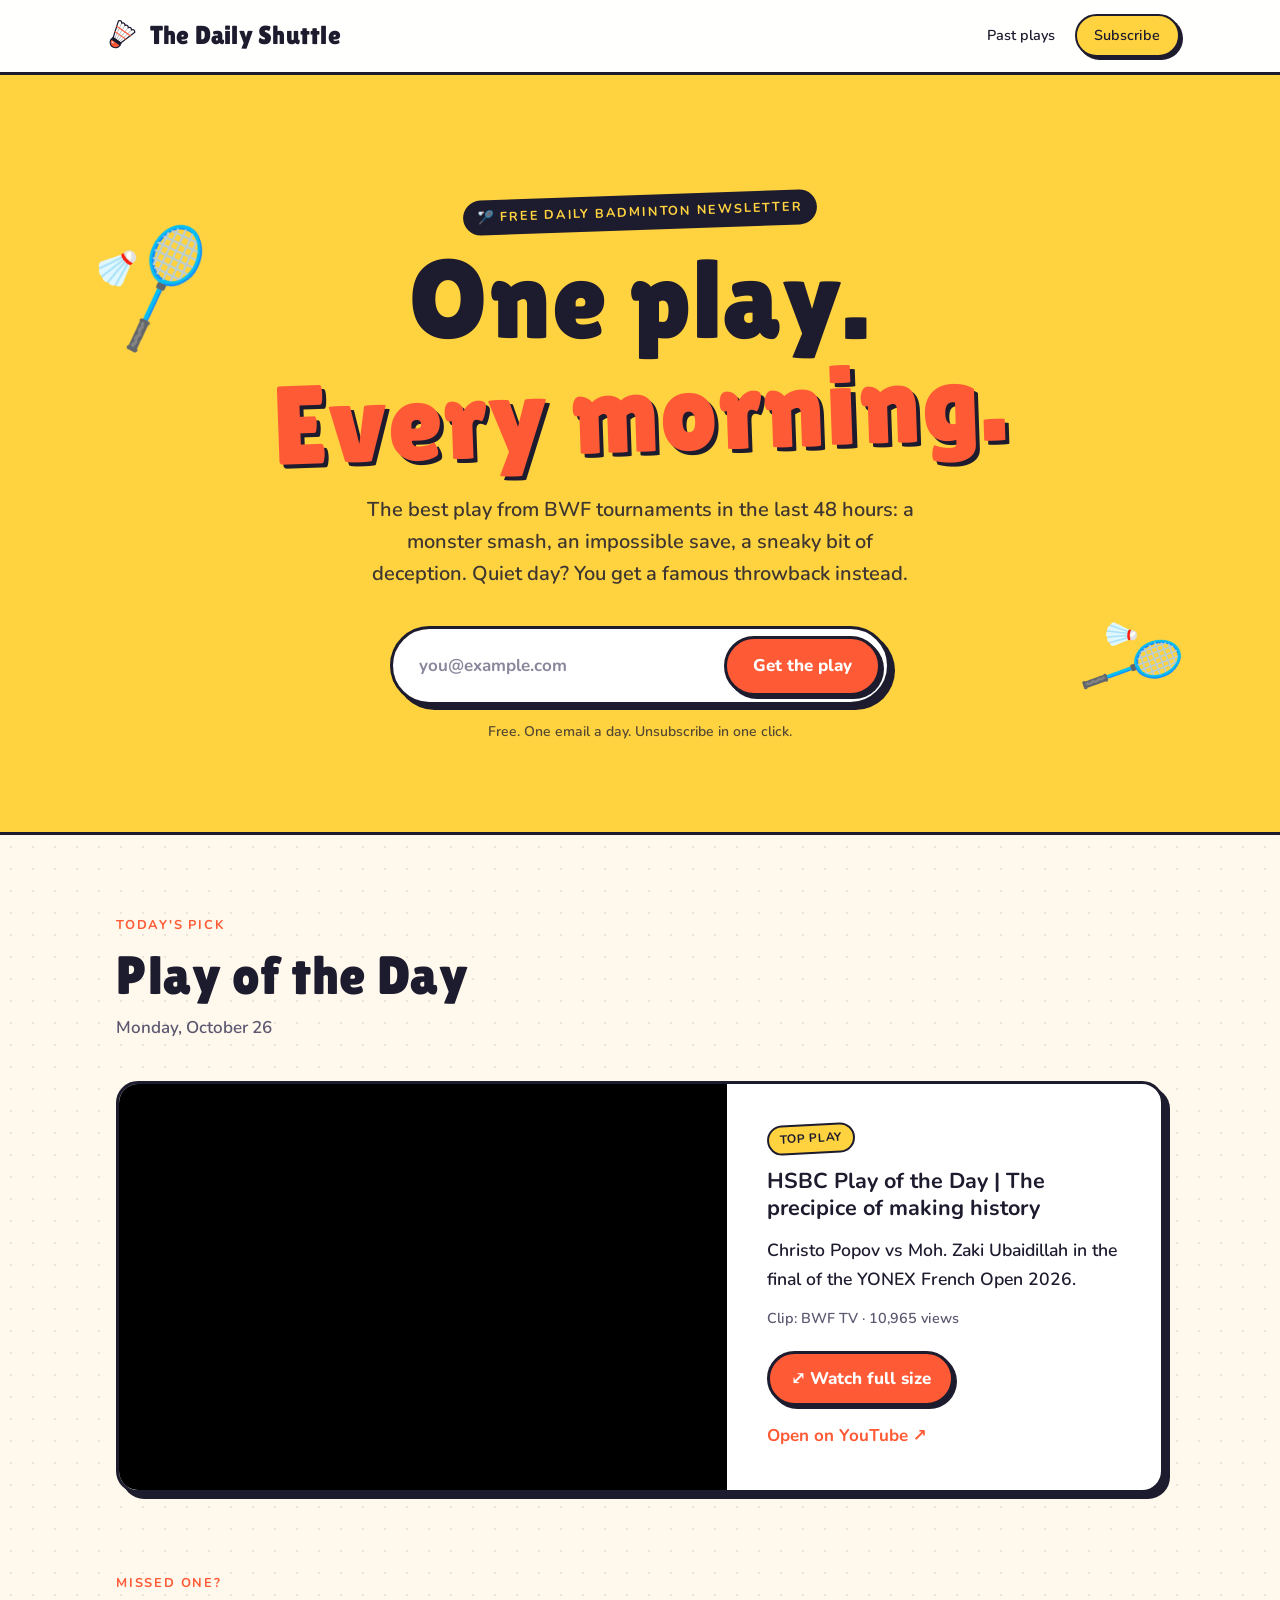
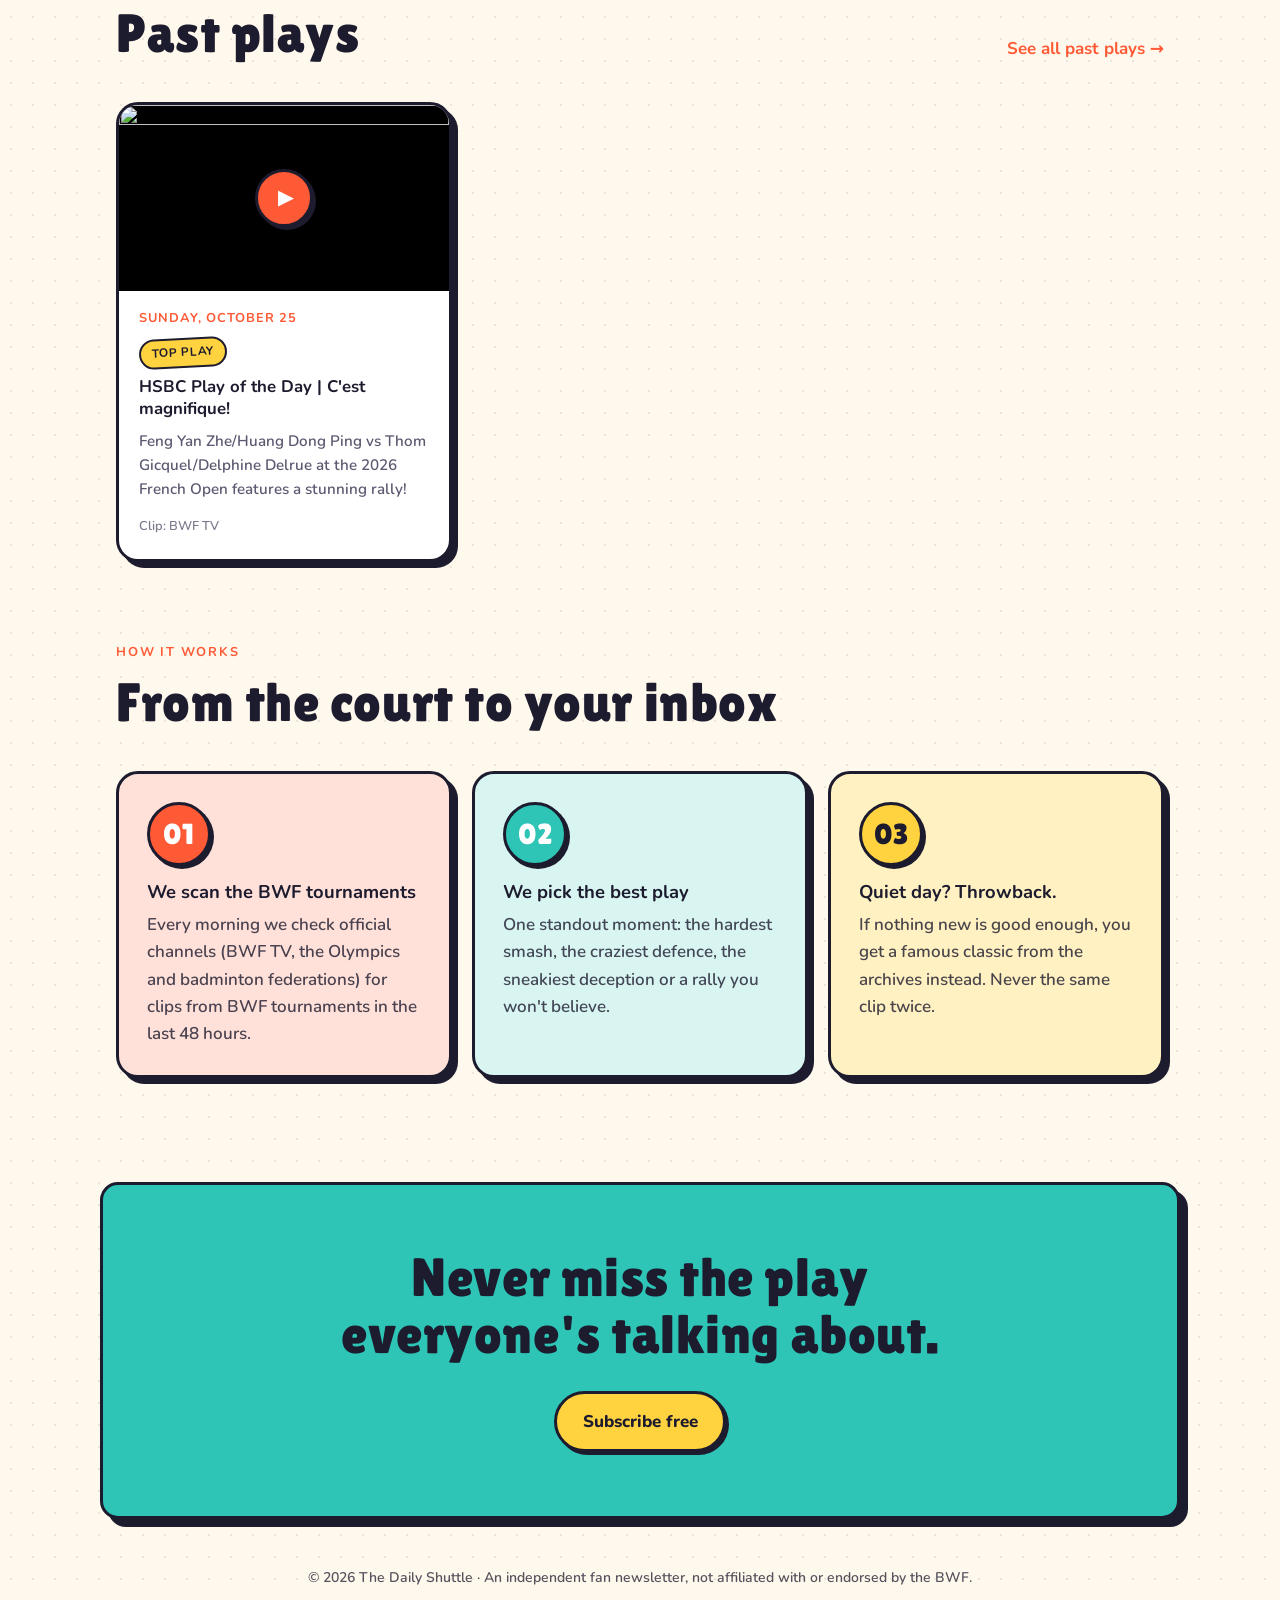
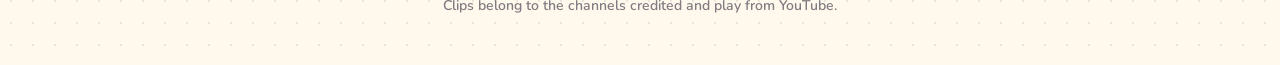
==== commit 768ddd31: "Playful "Sunny Court" design for the site and email - Cream page, sunny yellow hero, tomato and teal" ====
--- a/docs/index.html
+++ b/docs/index.html
@@ -3,10 +3,10 @@
 <head>
   <meta charset="utf-8">
   <meta name="viewport" content="width=device-width, initial-scale=1">
-  <meta name="color-scheme" content="dark">
+  <meta name="color-scheme" content="light">
   <title>The Daily Shuttle · Badminton's play of the day</title>
   <meta name="description" content="The best play from BWF badminton tournaments, picked from the last 48 hours and sent to your inbox. Free.">
-  <meta name="theme-color" content="#0c0c0f">
+  <meta name="theme-color" content="#ffd23f">
   <!-- Preview card when the link is shared on social media or in chat apps -->
   <meta property="og:type" content="website">
   <meta property="og:title" content="The Daily Shuttle · Badminton's play of the day">
@@ -15,27 +15,33 @@
   <link rel="icon" href="data:image/svg+xml,<svg xmlns='http://www.w3.org/2000/svg' viewBox='0 0 100 100'><text y='.9em' font-size='90'>🏸</text></svg>">
   <link rel="preconnect" href="https://fonts.googleapis.com">
   <link rel="preconnect" href="https://fonts.gstatic.com" crossorigin>
-  <link href="https://fonts.googleapis.com/css2?family=Barlow+Condensed:ital,wght@1,800&family=Barlow:wght@400;500;600;700&display=swap" rel="stylesheet">
-  <link rel="stylesheet" href="style.css?v=8">
+  <link href="https://fonts.googleapis.com/css2?family=Lilita+One&family=Nunito:wght@400;600;700;800&display=swap" rel="stylesheet">
+  <link rel="stylesheet" href="style.css?v=9">
 </head>
-<body>
+<body id="top">
   <header class="site-header">
     <a class="logo" href="#top" aria-label="The Daily Shuttle home">
       <!-- A shuttlecock in flight: cork bottom-left, feathers fanning out behind it -->
-      <svg class="logo-mark" viewBox="0 0 30 28" aria-hidden="true">
-        <path d="M8 16.4 16.2 2 26.1 11.9 11.6 20Z" fill="none" stroke="currentColor" stroke-width="1.8" stroke-linejoin="round"/>
-        <path d="M9.8 18.2 21.1 6.9M8.9 17.3 18.6 4.4M10.7 19.1 23.6 9.4" stroke="currentColor" stroke-width=".8" opacity=".45"/>
-        <circle cx="7" cy="21" r="4.5" class="logo-cork"/>
+      <svg class="logo-mark" viewBox="-6 -6 52 52" aria-hidden="true">
+        <!-- Detailed shuttlecock in flight: feather skirt, thread rings, cork base -->
+        <g transform="rotate(35 20 20)" stroke="currentColor" stroke-linejoin="round" stroke-linecap="round">
+          <path class="logo-skirt" d="M14 27 L7 5 Q9.6 1.5 12.2 5 Q14.8 1.5 17.4 5 Q20 1.5 22.6 5 Q25.2 1.5 27.8 5 Q30.4 1.5 33 5 L26 27 Z" stroke-width="1.6"/>
+          <path d="M16.4 27 L12.2 5 M18.8 27 L17.4 5 M21.2 27 L22.6 5 M23.6 27 L27.8 5" stroke-width="0.8" opacity="0.45" fill="none"/>
+          <path class="logo-ring" d="M11.45 19 H28.55 M9.23 12 H30.77" stroke-width="1.4" fill="none"/>
+          <rect x="13" y="26.5" width="14" height="3" rx="1.5" fill="currentColor" stroke-width="1"/>
+          <path class="logo-cork" d="M13 29.5 H27 V30.5 A7 6.5 0 0 1 13 30.5 Z" stroke-width="1.6"/>
+          <ellipse cx="17" cy="32.2" rx="1.6" ry="1" fill="#ffffff" stroke="none" opacity="0.75"/>
+        </g>
       </svg>
       <span>The Daily Shuttle</span>
     </a>
     <nav class="header-nav">
       <a class="nav-link" href="archive.html">Past plays</a>
-      <a class="header-cta" href="#subscribe">Subscribe</a>
+      <a class="header-cta" href="#top">Subscribe</a>
     </nav>
   </header>
 
-  <main id="top">
+  <main>
     <!-- Hero + signup -->
     <section class="hero">
       <div class="hero-inner">
@@ -124,7 +130,7 @@
     <!-- Closing call to action -->
     <section class="cta-band">
       <h2>Never miss the play<br>everyone's talking about.</h2>
-      <a class="button" href="#subscribe">Subscribe free</a>
+      <a class="button" href="#top">Subscribe free</a>
     </section>
   </main>
 
@@ -133,7 +139,7 @@
     <p>Clips belong to the channels credited and play from YouTube.</p>
   </footer>
 
-  <script src="plays.js?v=8"></script>
+  <script src="plays.js?v=9"></script>
   <script>
     document.getElementById("year").textContent = new Date().getFullYear();
 
--- a/docs/style.css
+++ b/docs/style.css
@@ -1,20 +1,27 @@
 /* ---------- Design tokens ---------- */
 :root {
-  color-scheme: dark;      /* tells Chrome to use dark autofill, scrollbars and controls */
-  --night: #0c0c0f;        /* page background: charcoal */
-  --panel: #17171c;        /* cards and panels */
-  --line: rgba(255, 255, 255, 0.1);  /* court lines and borders */
-  --chalk: #f5f5f7;        /* main text */
-  --muted: #a1a1aa;        /* secondary text */
-  --accent: #ff4b3e;       /* smash red */
+  color-scheme: light;
+  --ink: #1d1b2e;          /* outlines, text and sticker shadows */
+  --page: #fff8ec;         /* cream page background */
+  --hero: #ffd23f;         /* sunny yellow */
+  --accent: #ff5a36;       /* tomato red */
+  --second: #2ec4b6;       /* teal */
+  --soft1: #ffe1d9;        /* pastel card backgrounds */
+  --soft2: #d8f5f2;
+  --soft3: #fff1c2;
+  --night: var(--page);
+  --panel: #ffffff;
+  --line: var(--ink);
+  --chalk: var(--ink);     /* main text */
+  --muted: #5b5870;        /* secondary text */
   --accent-ink: #ffffff;   /* text on the accent */
-  --accent-soft: rgba(255, 75, 62, 0.12);
-  --accent-edge: rgba(255, 75, 62, 0.45);
-  --gold: #ffc94d;         /* throwback badges */
-  --field: #202027;        /* email box background (solid so autofill can match it) */
+  --accent-soft: rgba(255, 90, 54, 0.12);
+  --accent-edge: rgba(255, 90, 54, 0.45);
+  --gold: var(--hero);
+  --field: #ffffff;        /* email box background (solid so autofill can match it) */
   --radius: 18px;
-  --display: "Barlow Condensed", Impact, "Arial Narrow", sans-serif;  /* used 800 italic */
-  --body: "Barlow", system-ui, -apple-system, "Segoe UI", sans-serif;
+  --display: "Lilita One", "Arial Rounded MT Bold", sans-serif;
+  --body: "Nunito", system-ui, -apple-system, "Segoe UI", sans-serif;
   --max: 1080px;
 }
 
@@ -120,8 +127,8 @@
 }
 
 .logo-mark {
-  width: 34px;
-  height: 32px;
+  width: 40px;
+  height: 40px;
   flex-shrink: 0;
   color: var(--chalk);
 }
@@ -855,3 +862,196 @@
     animation: none !important;
   }
 }
+
+/* ==========================================================
+   Sunny Court: playful sticker style (outlines, offset shadows)
+   ========================================================== */
+
+body {
+  background:
+    radial-gradient(rgba(29, 27, 46, 0.09) 1.3px, transparent 1.5px) 0 0 / 22px 22px,
+    var(--page);
+  font-weight: 600;
+}
+
+/* Friendly headlines: upright, not shouty */
+h2, .logo, .hero h1, .step-num, .page-hero h1 {
+  font-weight: 400 !important;
+  font-style: normal !important;
+  letter-spacing: 0.01em !important;
+}
+h2, .hero h1, .page-hero h1 { text-transform: none !important; }
+
+/* Header */
+.site-header {
+  background: rgba(255, 255, 255, 0.9) !important;
+  border-bottom: 3px solid var(--ink);
+}
+.logo { text-transform: none; font-size: 1.6rem; }
+.logo-mark { color: var(--ink); }
+.logo-cork { fill: var(--accent); }
+.nav-link { color: var(--ink); }
+.header-cta {
+  background: var(--hero);
+  border: 2.5px solid var(--ink);
+  color: var(--ink);
+  box-shadow: 3px 3px 0 var(--ink);
+}
+.header-cta:hover { color: var(--ink); border-color: var(--ink); transform: translate(-1px, -1px); box-shadow: 4px 4px 0 var(--ink); }
+
+/* Hero: a big sunny block with floating shuttlecocks */
+.hero {
+  background: var(--hero) !important;
+  border-bottom: 3px solid var(--ink);
+}
+.hero::before {
+  content: "🏸" !important;
+  background: none !important;
+  -webkit-mask-image: none !important;
+  mask-image: none !important;
+  width: auto !important;
+  aspect-ratio: auto !important;
+  top: 18% !important;
+  left: 8% !important;
+  transform: rotate(-20deg) !important;
+  font-size: clamp(3rem, 8vw, 6rem);
+  animation: bob 4s ease-in-out infinite;
+}
+.hero::after {
+  content: "🏸";
+  position: absolute;
+  right: 8%;
+  bottom: 14%;
+  font-size: clamp(2.2rem, 6vw, 4.5rem);
+  transform: rotate(25deg);
+  animation: bob 5s ease-in-out infinite reverse;
+  pointer-events: none;
+}
+@keyframes bob {
+  50% { translate: 0 -14px; }
+}
+.hero .eyebrow {
+  display: inline-block;
+  padding: 0.45rem 0.9rem;
+  border-radius: 999px;
+  background: var(--ink);
+  color: var(--hero);
+  transform: rotate(-2deg);
+}
+.hero h1 { color: var(--ink); line-height: 1.02; }
+.hero h1 .accent {
+  display: inline-block;
+  color: var(--accent);
+  transform: rotate(-2deg);
+  text-shadow: 4px 4px 0 var(--ink);
+}
+.lede { color: var(--ink) !important; opacity: 0.85; }
+.fine-print { color: var(--ink); opacity: 0.75; }
+
+/* Chunky signup */
+.signup {
+  background: #fff !important;
+  border: 3px solid var(--ink) !important;
+  box-shadow: 5px 5px 0 var(--ink);
+}
+.signup input[type="email"] { color: var(--ink); font-weight: 700; }
+.signup input::placeholder { color: #8a879c; }
+
+/* All buttons: sticker style */
+.signup button,
+.button {
+  border: 3px solid var(--ink) !important;
+  box-shadow: 3px 3px 0 var(--ink) !important;
+  font-weight: 800;
+}
+.signup button:hover,
+.button:hover {
+  transform: translate(-2px, -2px) rotate(-1deg) !important;
+  box-shadow: 5px 5px 0 var(--ink) !important;
+}
+
+/* Section headings */
+.eyebrow { color: var(--accent); }
+h2 { color: var(--ink); }
+
+/* Cards with thick outlines and offset shadows */
+.clip-card,
+.play-card,
+.step,
+.player-dialog {
+  border: 3px solid var(--ink) !important;
+  border-radius: 22px !important;
+  box-shadow: 6px 6px 0 var(--ink);
+}
+.play-card:hover,
+.step:hover {
+  transform: translate(-3px, -3px) rotate(-0.5deg) !important;
+  box-shadow: 9px 9px 0 var(--ink);
+  border-color: var(--ink) !important;
+}
+.clip-info h3, .play-body h3 { color: var(--ink); }
+.clip-blurb { color: var(--ink); }
+
+/* Badges look like stickers */
+.tag,
+.tag-throwback {
+  border: 2px solid var(--ink) !important;
+  background: var(--hero) !important;
+  color: var(--ink) !important;
+  transform: rotate(-3deg);
+}
+.tag-throwback { background: var(--second) !important; }
+
+.play-badge {
+  border: 3px solid var(--ink);
+  box-shadow: 3px 3px 0 var(--ink);
+}
+.play-date { color: var(--accent); }
+.watch-link, .see-all { color: var(--accent); }
+
+/* How it works: pastel cards with round numbers */
+.step:nth-child(1) { background: var(--soft1); }
+.step:nth-child(2) { background: var(--soft2); }
+.step:nth-child(3) { background: var(--soft3); }
+.step-num {
+  display: grid !important;
+  place-items: center;
+  width: 64px;
+  height: 64px;
+  border: 3px solid var(--ink);
+  border-radius: 50%;
+  background: var(--accent);
+  color: #fff !important;
+  font-size: 1.8rem !important;
+  box-shadow: 3px 3px 0 var(--ink);
+}
+.step:nth-child(2) .step-num { background: var(--second); }
+.step:nth-child(3) .step-num { background: var(--hero); color: var(--ink) !important; }
+.step p { color: var(--ink); opacity: 0.8; }
+
+/* Closing call to action */
+.cta-band {
+  background: var(--second) !important;
+  border: 3px solid var(--ink);
+  box-shadow: 8px 8px 0 var(--ink);
+  color: var(--ink) !important;
+}
+.cta-band::before { display: none; }
+.cta-band h2 { color: var(--ink); }
+.cta-band .button {
+  background: var(--hero) !important;
+  color: var(--ink) !important;
+}
+
+.site-footer { color: var(--ink); opacity: 0.75; }
+.player-dialog { background: #fff; color: var(--ink); }
+.dialog-close { border: 2px solid var(--ink); color: var(--ink); }
+
+@media (prefers-reduced-motion: reduce) {
+  .hero::before, .hero::after { animation: none; }
+}
+
+/* Detailed shuttlecock logo colours */
+.logo-skirt { fill: #ffffff; }
+.logo-ring { stroke: var(--accent); }
+.logo-cork { fill: var(--accent); }
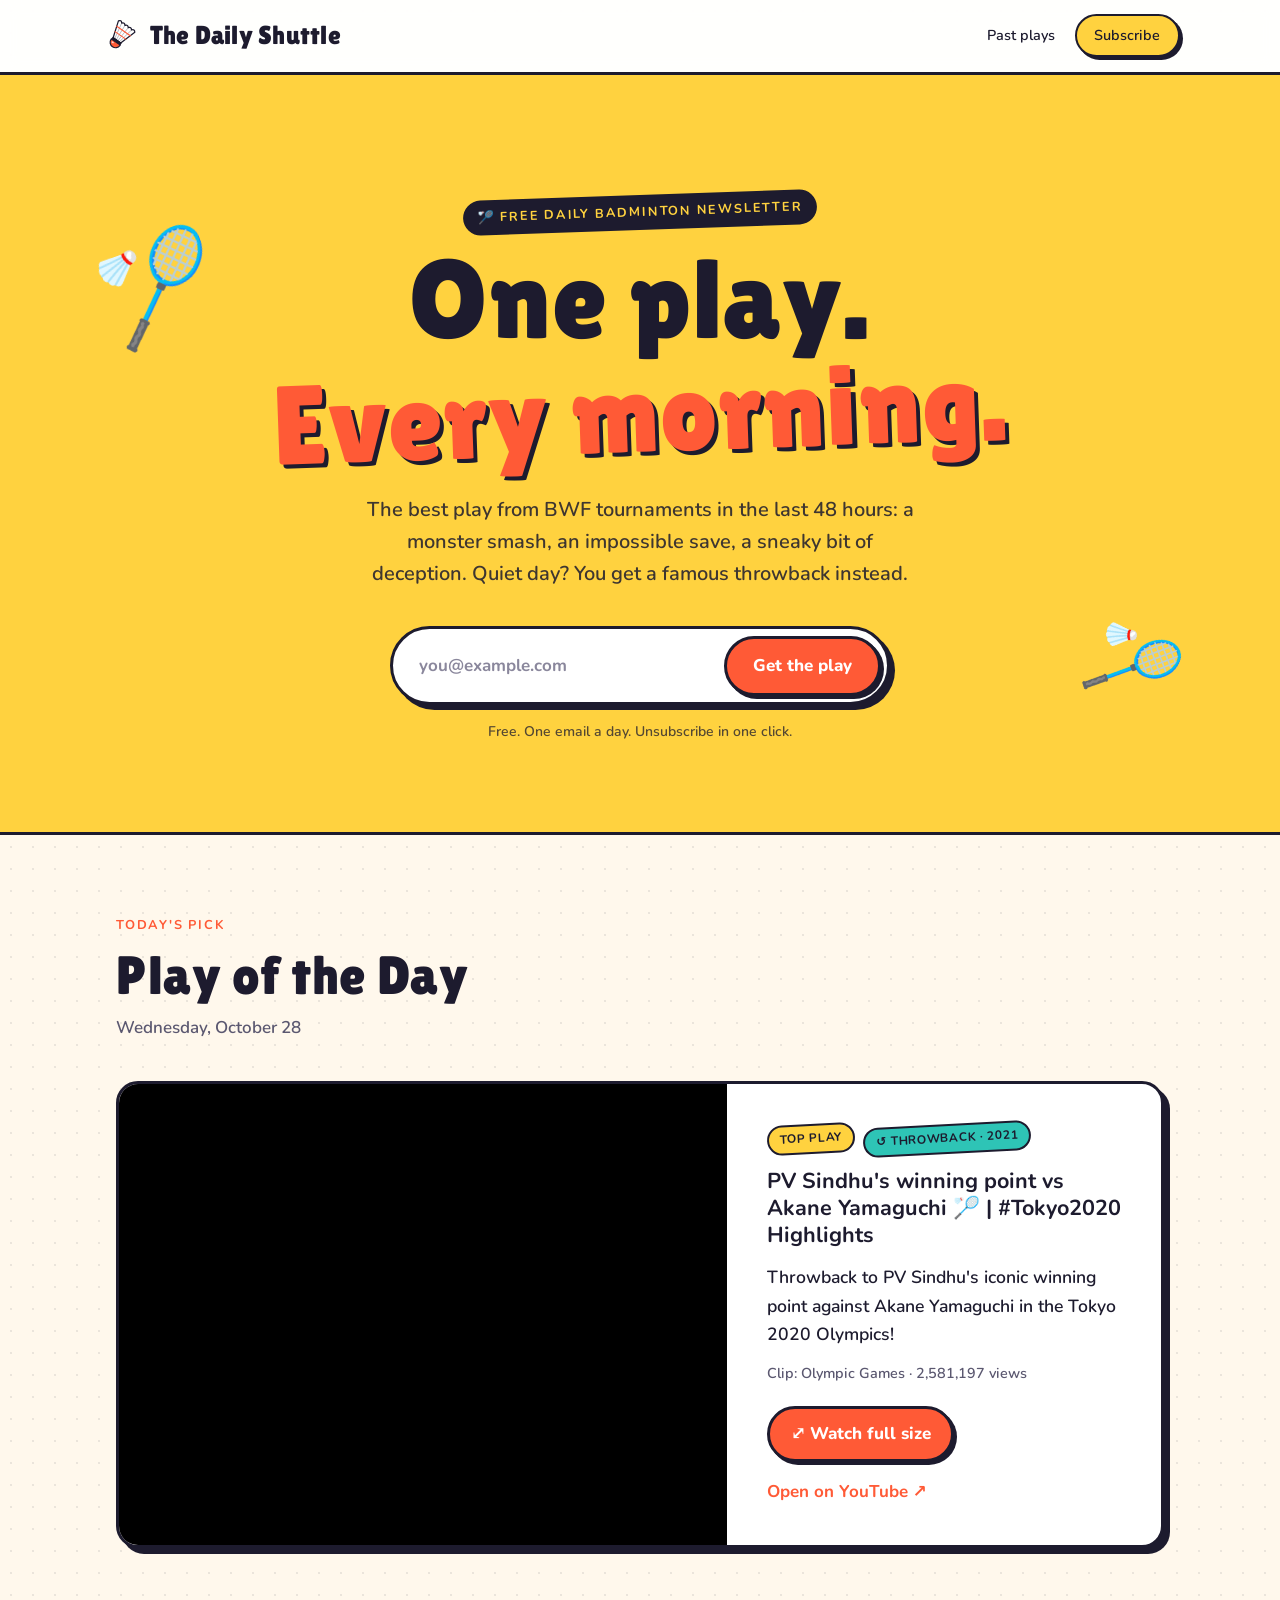
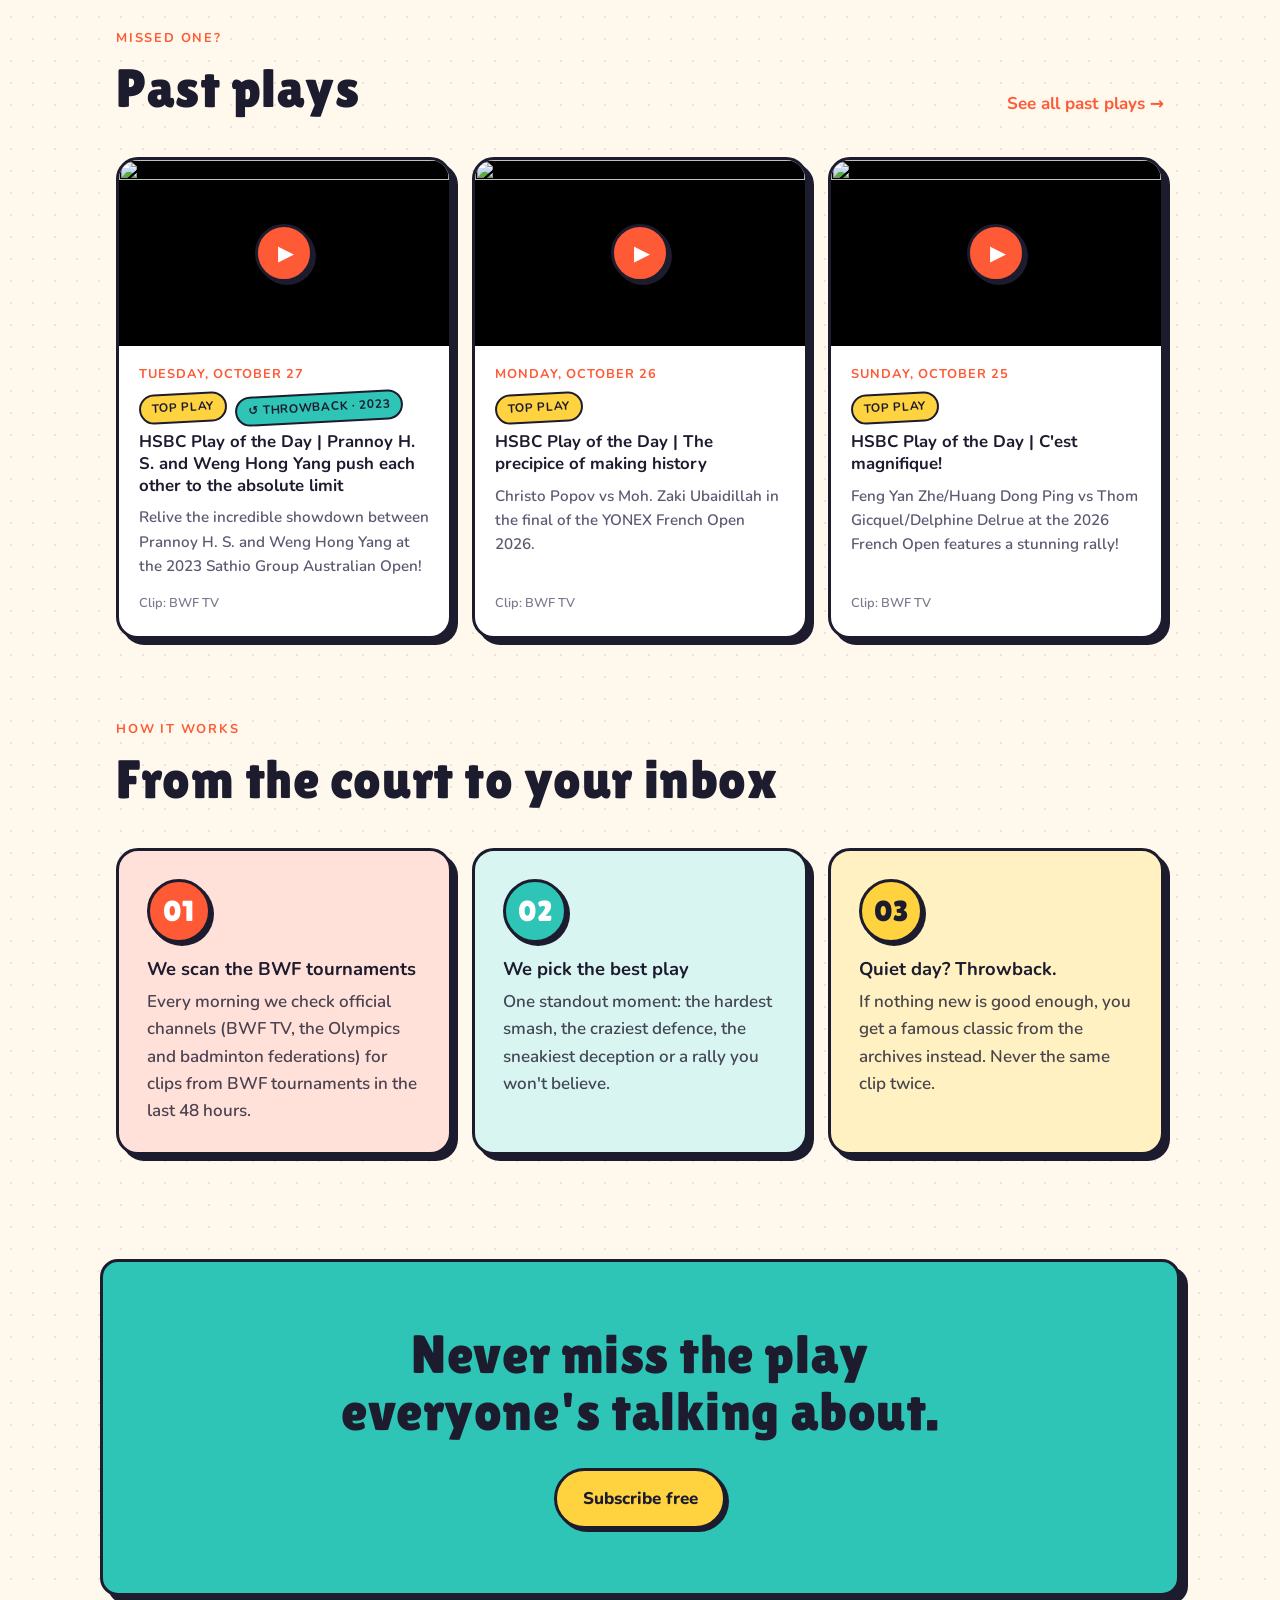
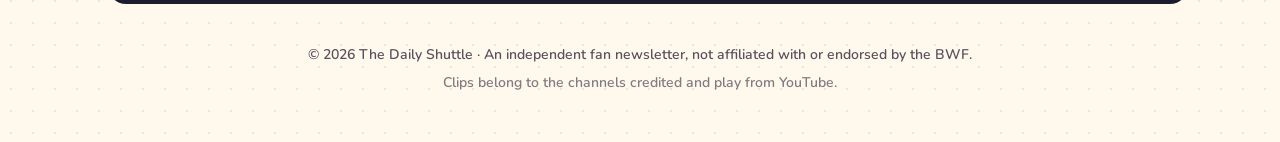
==== commit 0e9ba493: "Show 3 past plays on the home page Co-Authored-By: Claude Opus 5.5 <noreply@anthropic.com>" ====
--- a/docs/index.html
+++ b/docs/index.html
@@ -148,10 +148,10 @@
       .then((response) => (response.ok ? response.json() : null))
       .catch(() => null);
 
-    // Recent plays: the 6 newest in archive.json, leaving out today's pick.
+    // Recent plays: the 3 newest in archive.json, leaving out today's pick.
     Promise.all([todayLoaded, loadArchive()]).then(([data, archive]) => {
       const todayId = data && data.picks && data.picks.badminton ? data.picks.badminton.id : null;
-      const recent = archive.filter((entry) => entry.id !== todayId).slice(0, 6);
+      const recent = archive.filter((entry) => entry.id !== todayId).slice(0, 3);
       if (recent.length === 0) return;
       document.getElementById("past-grid").append(...recent.map(playCard));
       document.getElementById("past").hidden = false;
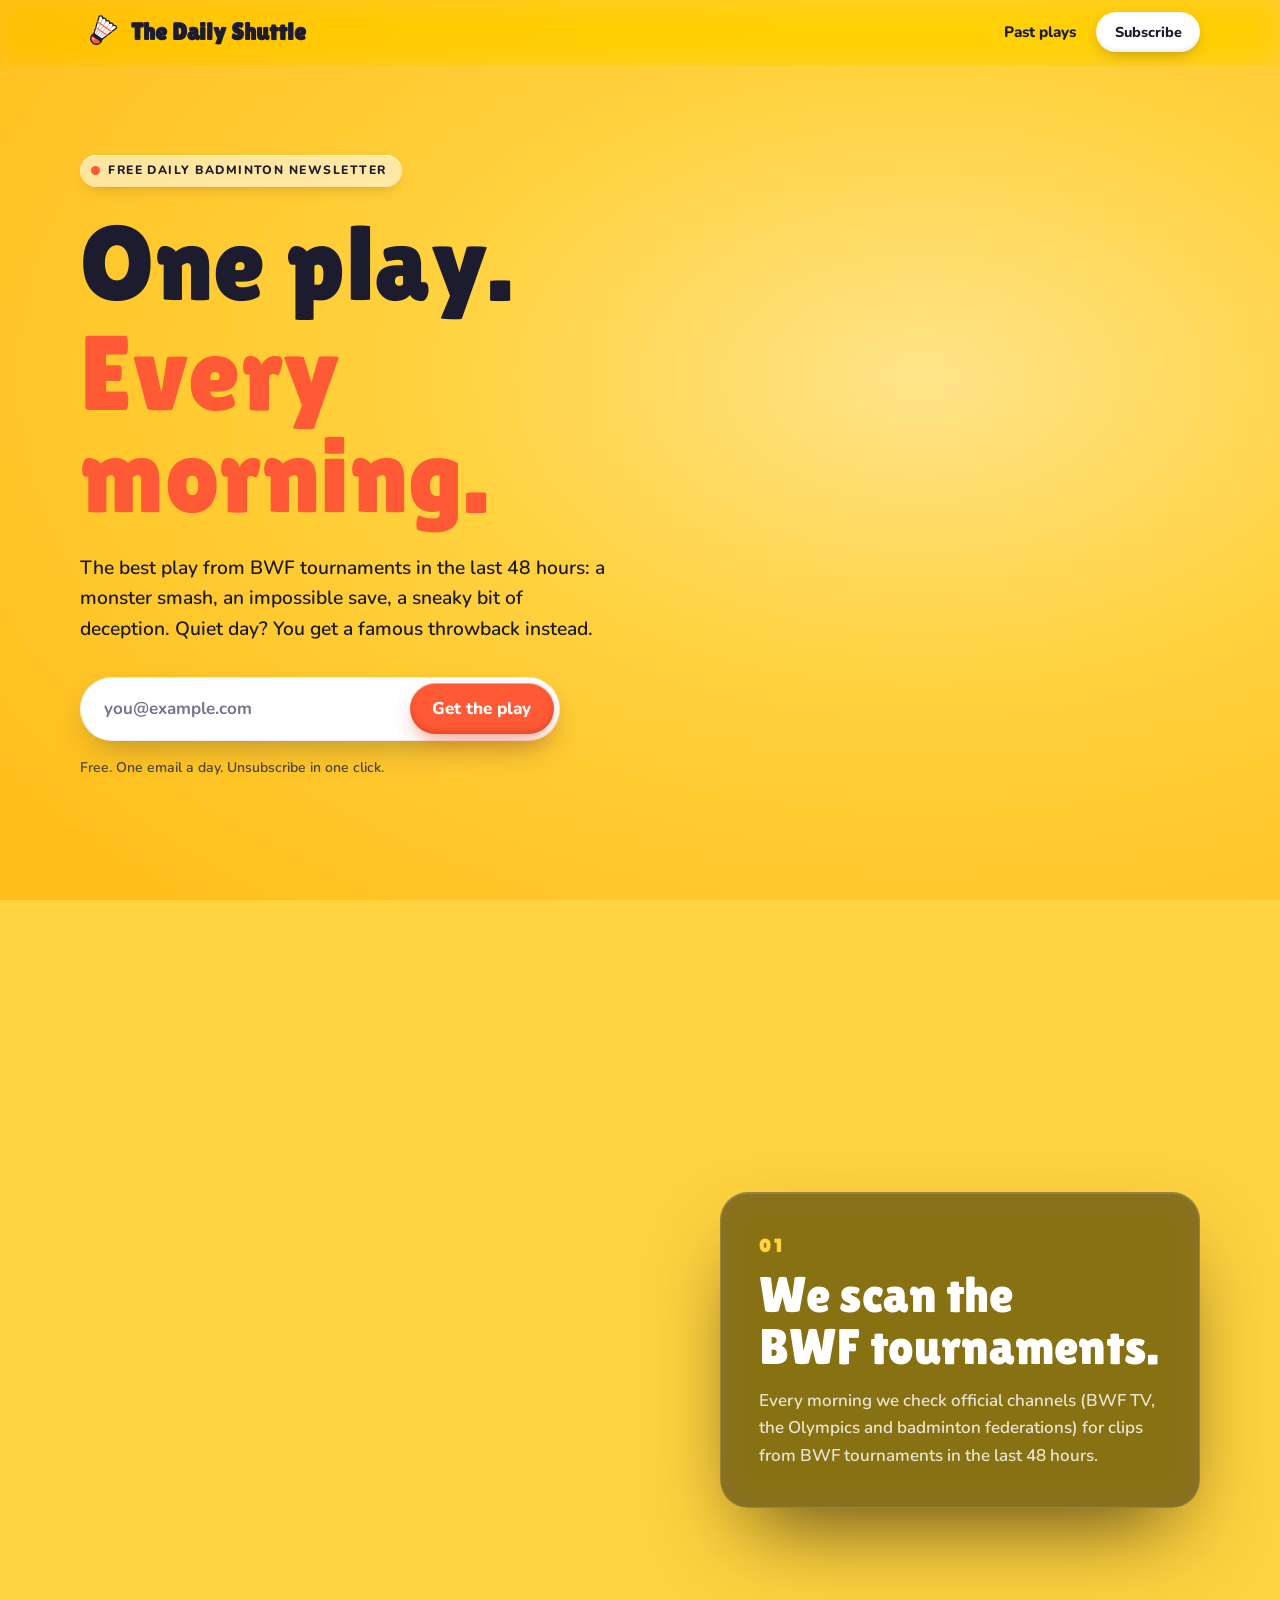
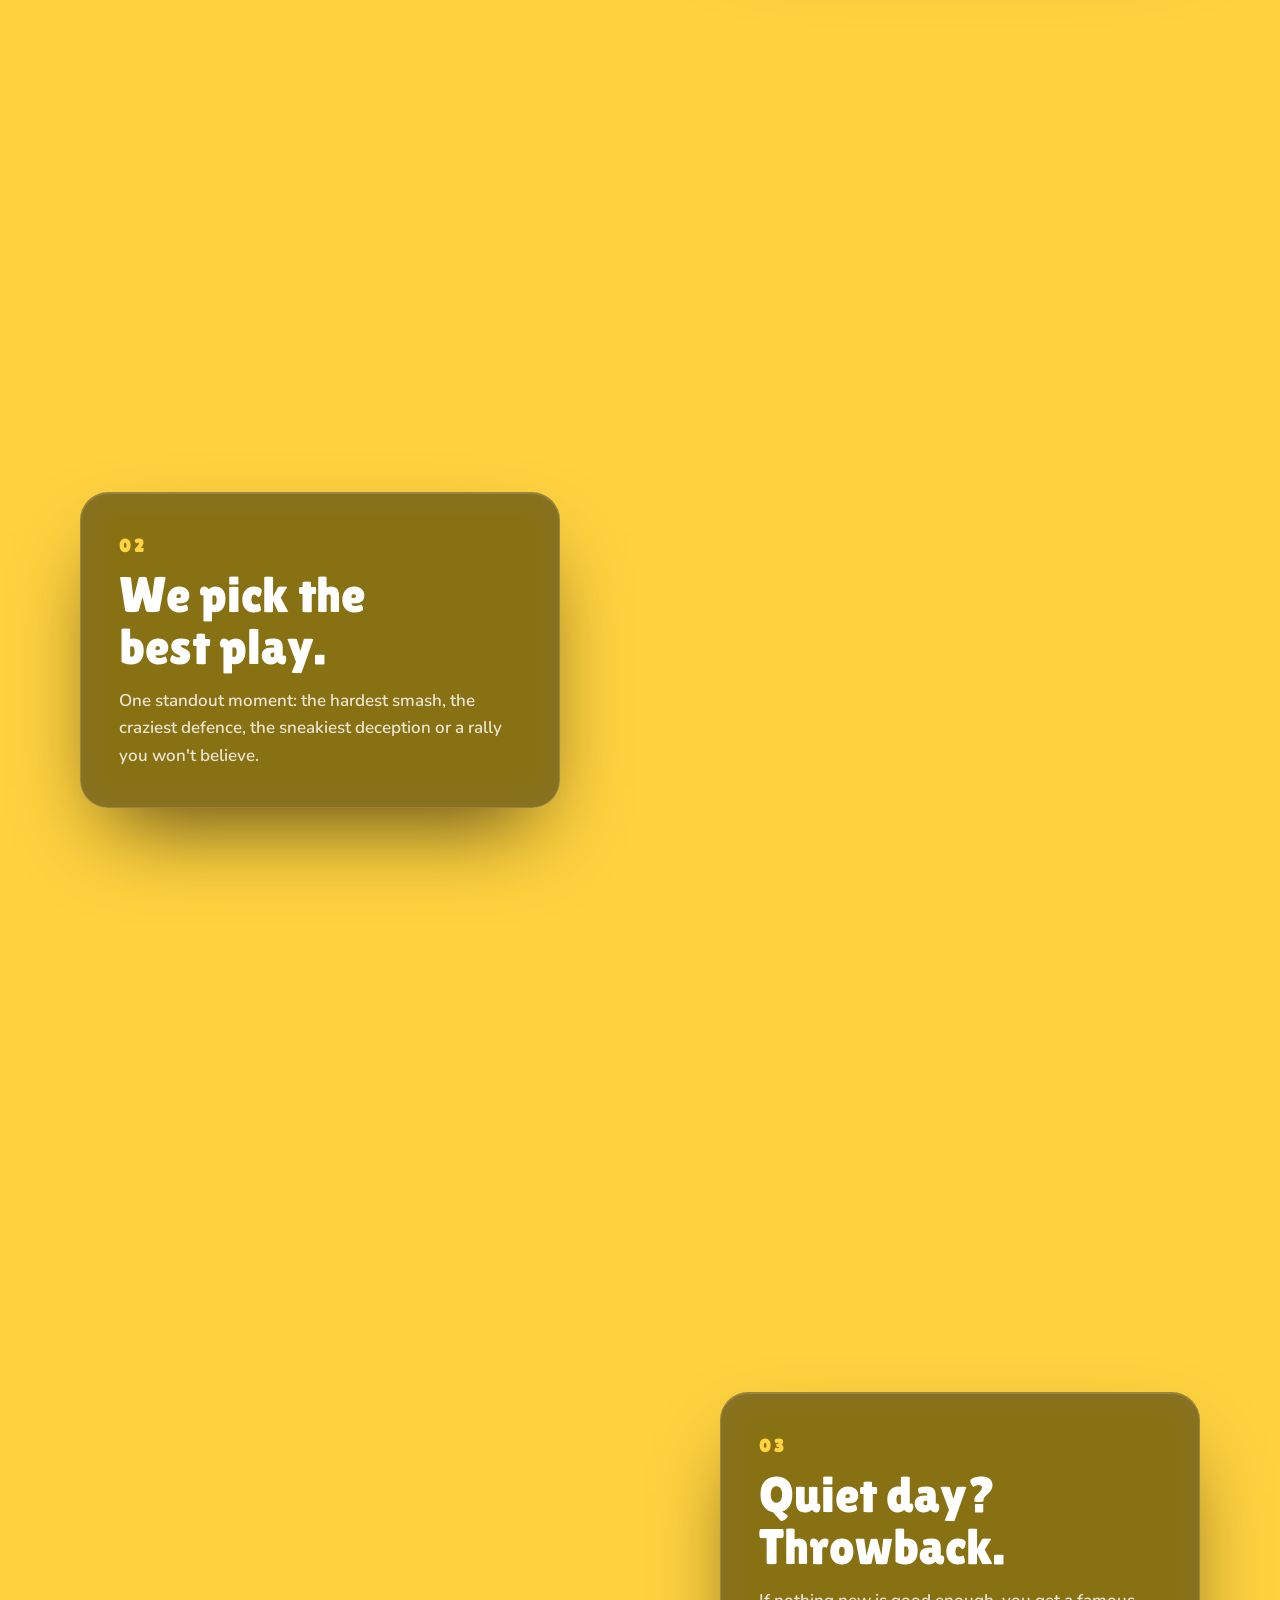
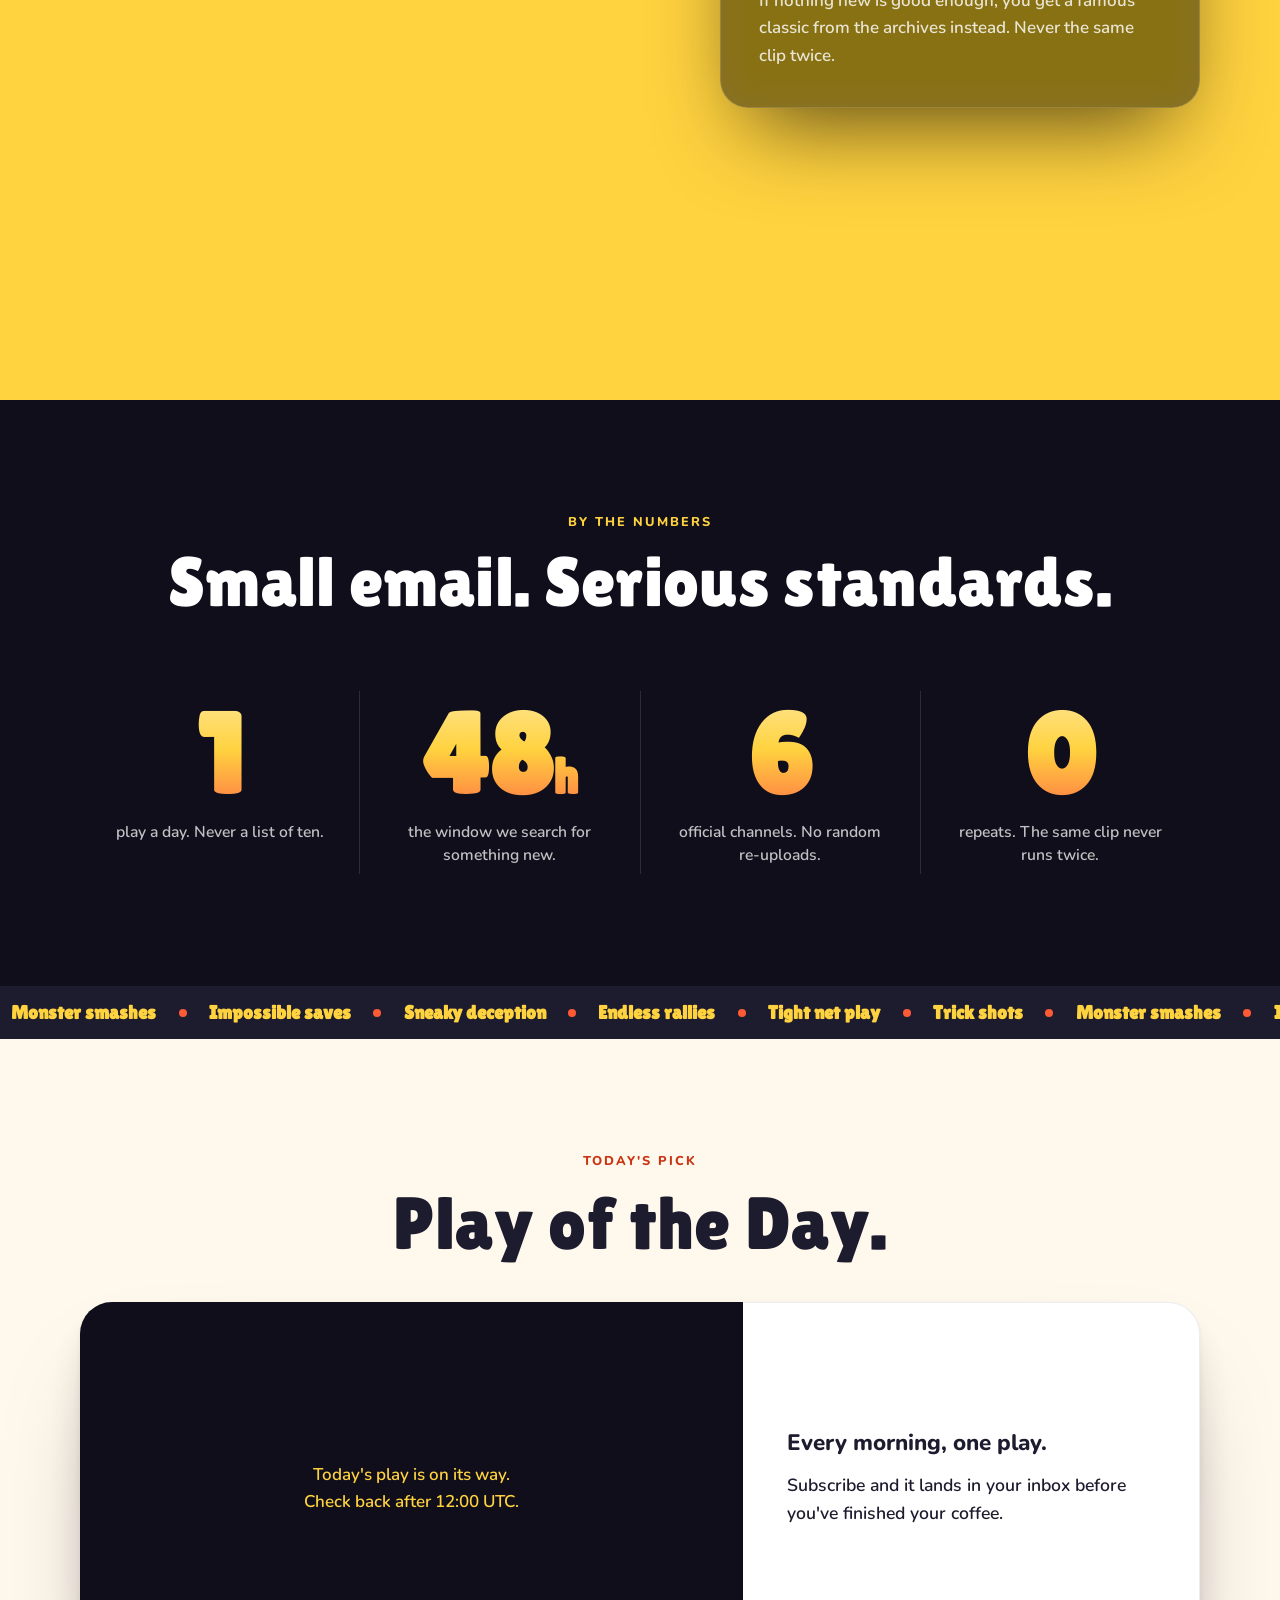
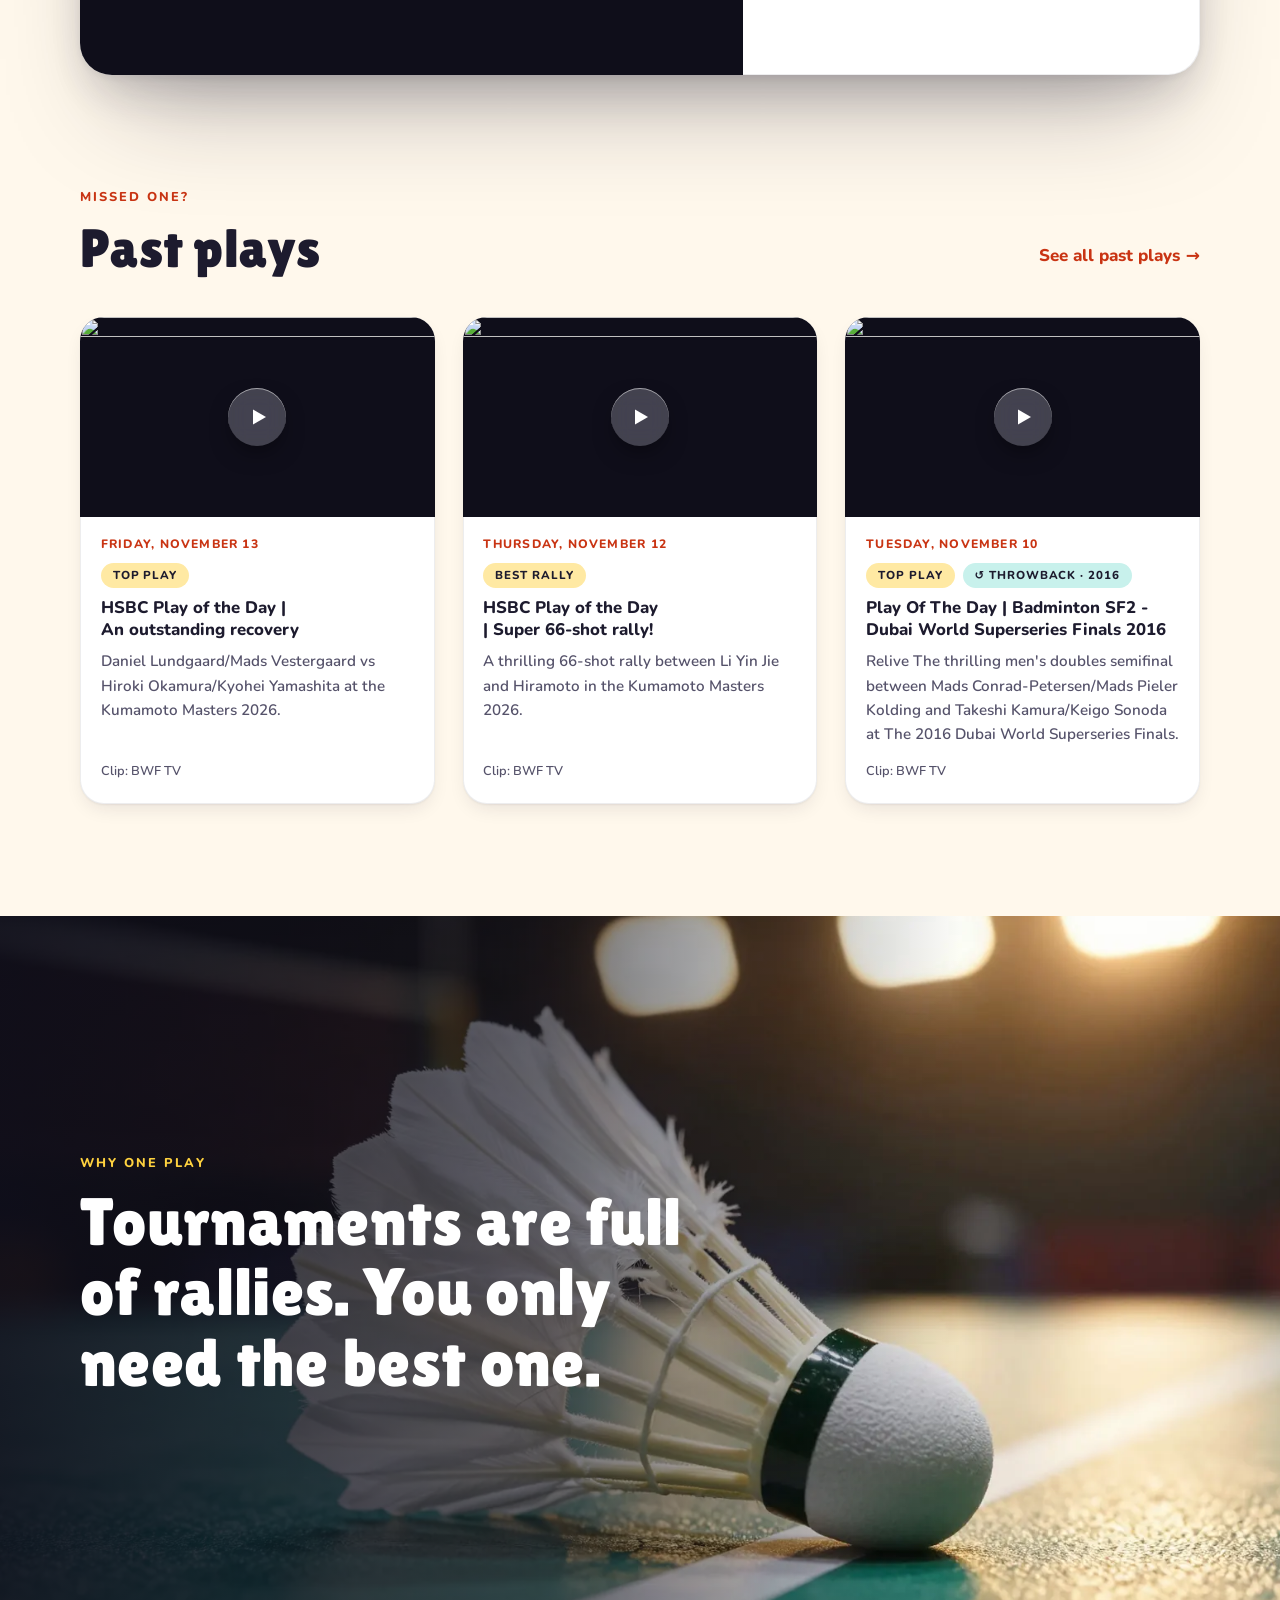
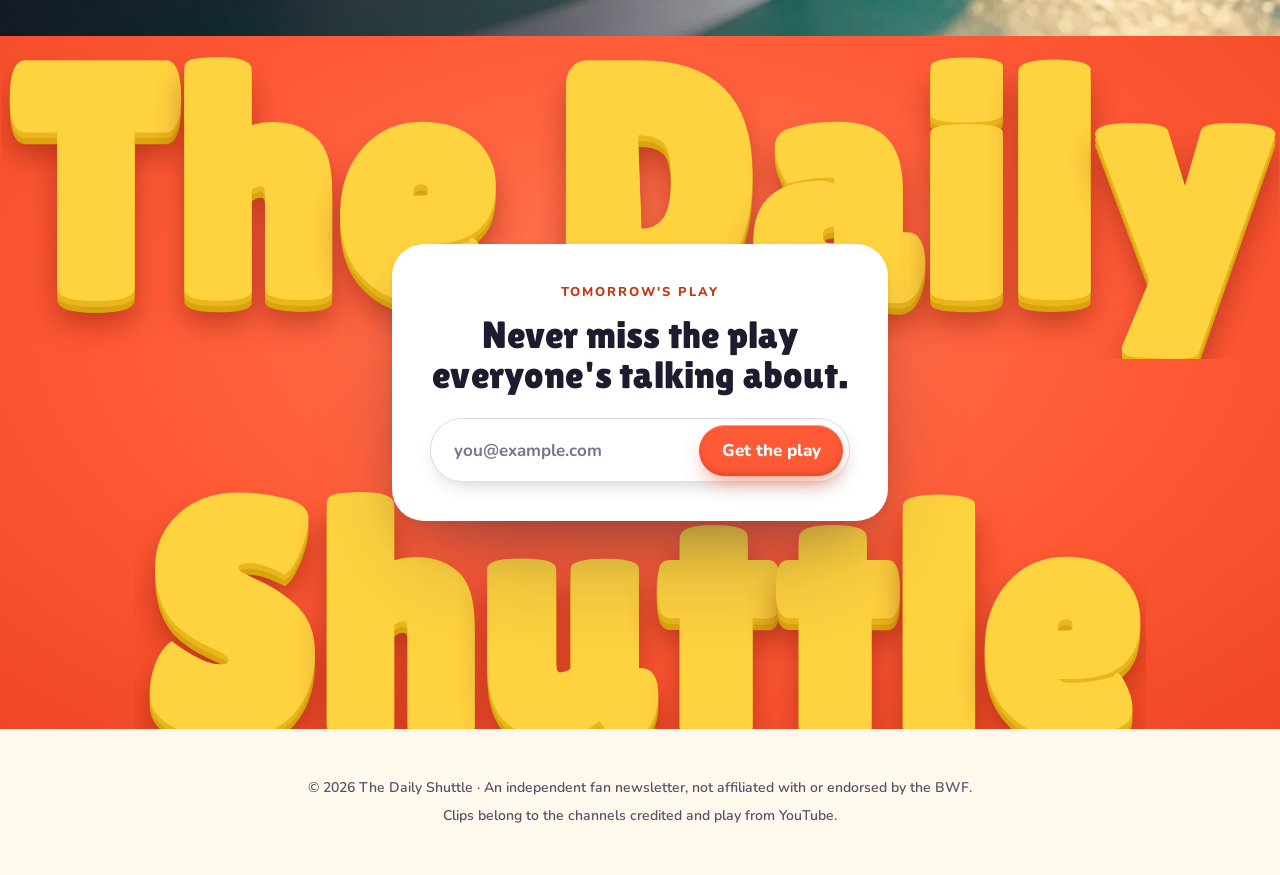
==== commit 908c344d: "Redesign the site: 3D shuttlecock, night-court scroll story, on-page signup - A real-time 3D shuttle" ====
--- a/docs/index.html
+++ b/docs/index.html
@@ -11,17 +11,27 @@
   <meta property="og:type" content="website">
   <meta property="og:title" content="The Daily Shuttle · Badminton's play of the day">
   <meta property="og:description" content="The best play from BWF tournaments, picked from the last 48 hours and sent to your inbox. Free.">
+  <meta property="og:image" content="https://dailymotivation0712-ux.github.io/daily-goal/assets/og.jpg">
   <meta property="og:url" content="https://dailymotivation0712-ux.github.io/daily-goal/">
   <link rel="icon" href="data:image/svg+xml,<svg xmlns='http://www.w3.org/2000/svg' viewBox='0 0 100 100'><text y='.9em' font-size='90'>🏸</text></svg>">
   <link rel="preconnect" href="https://fonts.googleapis.com">
   <link rel="preconnect" href="https://fonts.gstatic.com" crossorigin>
   <link href="https://fonts.googleapis.com/css2?family=Lilita+One&family=Nunito:wght@400;600;700;800&display=swap" rel="stylesheet">
-  <link rel="stylesheet" href="style.css?v=9">
+  <link rel="stylesheet" href="style.css?v=15">
+  <!-- three.js draws the 3D shuttlecock (shuttle3d.js) -->
+  <script type="importmap">
+    { "imports": {
+        "three": "https://cdn.jsdelivr.net/npm/three@0.170.0/build/three.module.min.js",
+        "three/addons/": "https://cdn.jsdelivr.net/npm/three@0.170.0/examples/jsm/" } }
+  </script>
+  <!-- fx.js animates the page with Motion; skip it if the visitor prefers reduced motion -->
+  <script>
+    if (!matchMedia("(prefers-reduced-motion: reduce)").matches) document.documentElement.classList.add("fx");
+  </script>
 </head>
-<body id="top">
+<body id="top" class="home">
   <header class="site-header">
     <a class="logo" href="#top" aria-label="The Daily Shuttle home">
-      <!-- A shuttlecock in flight: cork bottom-left, feathers fanning out behind it -->
       <svg class="logo-mark" viewBox="-6 -6 52 52" aria-hidden="true">
         <!-- Detailed shuttlecock in flight: feather skirt, thread rings, cork base -->
         <g transform="rotate(35 20 20)" stroke="currentColor" stroke-linejoin="round" stroke-linecap="round">
@@ -42,37 +52,124 @@
   </header>
 
   <main>
-    <!-- Hero + signup -->
-    <section class="hero">
-      <div class="hero-inner">
-        <p class="eyebrow">🏸 Free daily badminton newsletter</p>
-        <h1>One play.<br><span class="accent">Every morning.</span></h1>
-        <p class="lede">
-          The best play from BWF tournaments in the last 48 hours: a monster smash,
-          an impossible save, a sneaky bit of deception. Quiet day? You get a famous throwback instead.
-        </p>
-
-        <!-- Posts straight to Buttondown, which handles confirmation emails and unsubscribes. -->
-        <form id="subscribe" class="signup"
-              action="https://buttondown.com/api/emails/embed-subscribe/karthikeya"
-              method="post">
-          <label for="email" class="visually-hidden">Email address</label>
-          <input id="email" type="email" name="email" placeholder="you@example.com" autocomplete="email" required>
-          <input type="hidden" name="embed" value="1">
-          <button type="submit">Get the play</button>
-        </form>
-        <p class="fine-print">Free. One email a day. Unsubscribe in one click.</p>
-      </div>
-    </section>
+    <!-- The stage: hero + scroll story. One layer stays pinned to the screen behind
+         them: the sunny backdrop, the night court that fades in, and the 3D shuttle
+         (shuttle3d.js) that flies from pose to pose as you scroll. -->
+    <div class="stage">
+      <div class="stage-pin" aria-hidden="true">
+        <div class="stage-sky"></div>
+        <div class="stage-court">
+          <img class="court-img court-low" alt="" decoding="async"
+               src="assets/court-night.webp" srcset="assets/court-night-sm.webp 960w, assets/court-night.webp 1920w" sizes="100vw">
+          <img class="court-img court-high" alt="" decoding="async" loading="lazy"
+               src="assets/court-above.webp" srcset="assets/court-above-sm.webp 960w, assets/court-above.webp 1920w" sizes="100vw">
+          <div class="court-haze"></div>
+          <canvas class="court-dust"></canvas>
+          <div class="court-shade"></div>
+        </div>
+        <canvas class="stage-canvas"></canvas>
+      </div>
+
+      <section class="hero">
+        <div class="hero-text">
+          <p class="hero-badge"><span class="hero-badge-dot" aria-hidden="true"></span>Free daily badminton newsletter</p>
+          <h1>
+            <span class="line"><span>One play.</span></span>
+            <span class="line line-accent"><span>Every morning.</span></span>
+          </h1>
+          <p class="lede">
+            The best play from BWF tournaments in the last 48 hours: a monster smash,
+            an impossible save, a sneaky bit of deception. Quiet day? You get a famous throwback instead.
+          </p>
+
+          <!-- Posts to Buttondown in the background (signup.js), which handles confirmation emails and unsubscribes. -->
+          <div id="subscribe" class="signup-block" data-style="envelope">
+            <form class="signup" action="https://buttondown.com/api/emails/embed-subscribe/karthikeya" method="post" novalidate>
+              <label for="email" class="visually-hidden">Email address</label>
+              <input id="email" type="email" name="email" placeholder="you@example.com" autocomplete="email" required>
+              <input type="hidden" name="embed" value="1">
+              <button type="submit">
+                <span class="btn-label">Get the play</span>
+                <svg class="btn-env" viewBox="0 0 24 24" aria-hidden="true">
+                  <rect class="btn-draw" x="3" y="6" width="18" height="13" rx="2.2" pathLength="1"/>
+                  <polyline class="btn-draw btn-flap" points="3.4,6.6 12,13 20.6,6.6" pathLength="1"/>
+                </svg>
+                <svg class="btn-check" viewBox="0 0 24 24" aria-hidden="true"><path d="M5.5 12.5l4.2 4.2 8.8-9.4" pathLength="1"/></svg>
+              </button>
+            </form>
+            <p class="signup-msg" role="alert"></p>
+            <div class="signup-done" role="status" hidden>
+              <p class="signup-done-title">Check your inbox</p>
+              <p>We sent a confirmation link to <strong class="signup-email"></strong>. Click it and tomorrow's play is yours. Give it a minute, and peek in spam if it hides.</p>
+              <button type="button" class="signup-reset">Wrong address?</button>
+            </div>
+          </div>
+          <p class="fine-print">Free. One email a day. Unsubscribe in one click.</p>
+        </div>
+        <!-- Drag here to spin the 3D shuttle (mouse only) -->
+        <div class="hero-grip" aria-hidden="true"><span class="grip-hint">Drag to spin</span></div>
+        <p class="scroll-cue" aria-hidden="true">Scroll<span></span></p>
+      </section>
+
+      <section class="story" aria-labelledby="how-title">
+        <h2 class="visually-hidden" id="how-title">How it works</h2>
+        <article class="story-step">
+          <div class="story-card">
+            <p class="story-num">01</p>
+            <h3>We scan the BWF tournaments.</h3>
+            <p>Every morning we check official channels (BWF TV, the Olympics and badminton federations) for clips from BWF tournaments in the last 48 hours.</p>
+          </div>
+        </article>
+        <article class="story-step story-step-left">
+          <div class="story-card">
+            <p class="story-num">02</p>
+            <h3>We pick the best play.</h3>
+            <p>One standout moment: the hardest smash, the craziest defence, the sneakiest deception or a rally you won't believe.</p>
+          </div>
+        </article>
+        <article class="story-step">
+          <div class="story-card">
+            <p class="story-num">03</p>
+            <h3>Quiet day? Throwback.</h3>
+            <p>If nothing new is good enough, you get a famous classic from the archives instead. Never the same clip twice.</p>
+          </div>
+        </article>
+      </section>
+    </div>
+
+    <!-- The newsletter in four numbers (they count up when scrolled into view; fx.js) -->
+    <section class="stats" aria-labelledby="stats-title">
+      <div class="stats-head" data-reveal>
+        <p class="eyebrow">By the numbers</p>
+        <h2 id="stats-title">Small email. Serious standards.</h2>
+      </div>
+      <dl class="stat-row" data-reveal-group>
+        <div class="stat"><dd><span data-count="1">1</span></dd><dt>play a day. Never a list of ten.</dt></div>
+        <div class="stat"><dd><span data-count="48">48</span><small>h</small></dd><dt>the window we search for something new.</dt></div>
+        <div class="stat"><dd><span data-count="6">6</span></dd><dt>official channels. No random re-uploads.</dt></div>
+        <div class="stat"><dd><span data-count="0">0</span></dd><dt>repeats. The same clip never runs twice.</dt></div>
+      </dl>
+    </section>
+
+    <!-- The kinds of play we pick (decorative; the lede above says the same) -->
+    <div class="ticker" aria-hidden="true">
+      <div class="ticker-track">
+        <span>Monster smashes</span><span>Impossible saves</span><span>Sneaky deception</span><span>Endless rallies</span><span>Tight net play</span><span>Trick shots</span>
+        <span>Monster smashes</span><span>Impossible saves</span><span>Sneaky deception</span><span>Endless rallies</span><span>Tight net play</span><span>Trick shots</span>
+        <span>Monster smashes</span><span>Impossible saves</span><span>Sneaky deception</span><span>Endless rallies</span><span>Tight net play</span><span>Trick shots</span>
+        <span>Monster smashes</span><span>Impossible saves</span><span>Sneaky deception</span><span>Endless rallies</span><span>Tight net play</span><span>Trick shots</span>
+      </div>
+    </div>
 
     <!-- Today's play, filled in from today.json by the script at the bottom -->
     <section class="today" aria-labelledby="today-title">
-      <div class="section-head">
+      <div class="section-head section-head-center" data-reveal>
         <p class="eyebrow">Today's pick</p>
-        <h2 id="today-title">Play of the Day</h2>
+        <h2 id="today-title">Play of the Day.</h2>
         <p class="today-date" id="today-date"></p>
       </div>
 
+      <div class="clip-scene">
       <article class="clip-card" id="clip-card">
         <div class="player" id="player">
           <p class="player-empty">Today's play is on its way.<br>Check back after 12:00 UTC.</p>
@@ -83,54 +180,62 @@
           <p id="clip-blurb" class="clip-blurb">Subscribe and it lands in your inbox before you've finished your coffee.</p>
           <p id="clip-meta" class="clip-meta"></p>
           <div class="clip-actions">
-            <button id="clip-expand" class="button expand-button" type="button" hidden>⤢ Watch full size</button>
-            <a id="clip-link" class="watch-link" href="#" target="_blank" rel="noopener" hidden>Open on YouTube ↗</a>
+            <button id="clip-expand" class="button expand-button" type="button" hidden>Watch full size</button>
+            <a id="clip-link" class="watch-link" href="#" target="_blank" rel="noopener" hidden>Open on YouTube</a>
           </div>
         </div>
       </article>
+      </div>
     </section>
 
     <!-- Recent plays from archive.json (hidden until there's at least one past day) -->
     <section class="past" id="past" aria-labelledby="past-title" hidden>
-      <div class="section-head section-head-row">
+      <div class="section-head section-head-row" data-reveal>
         <div>
           <p class="eyebrow">Missed one?</p>
           <h2 id="past-title">Past plays</h2>
         </div>
-        <a class="see-all" href="archive.html">See all past plays →</a>
-      </div>
-      <div class="play-grid" id="past-grid"></div>
-    </section>
-
-    <!-- How it works -->
-    <section class="how" aria-labelledby="how-title">
-      <div class="section-head">
-        <p class="eyebrow">How it works</p>
-        <h2 id="how-title">From the court to your inbox</h2>
-      </div>
-      <ol class="steps">
-        <li class="step">
-          <span class="step-num">01</span>
-          <h3>We scan the BWF tournaments</h3>
-          <p>Every morning we check official channels (BWF TV, the Olympics and badminton federations) for clips from BWF tournaments in the last 48 hours.</p>
-        </li>
-        <li class="step">
-          <span class="step-num">02</span>
-          <h3>We pick the best play</h3>
-          <p>One standout moment: the hardest smash, the craziest defence, the sneakiest deception or a rally you won't believe.</p>
-        </li>
-        <li class="step">
-          <span class="step-num">03</span>
-          <h3>Quiet day? Throwback.</h3>
-          <p>If nothing new is good enough, you get a famous classic from the archives instead. Never the same clip twice.</p>
-        </li>
-      </ol>
-    </section>
-
-    <!-- Closing call to action -->
-    <section class="cta-band">
-      <h2>Never miss the play<br>everyone's talking about.</h2>
-      <a class="button" href="#top">Subscribe free</a>
+        <a class="see-all" href="archive.html">See all past plays</a>
+      </div>
+      <div class="play-grid" id="past-grid" data-reveal-group></div>
+    </section>
+
+    <!-- A real court, a real shuttle, one line about what we do -->
+    <section class="photo-band">
+      <img class="photo-band-img" alt="A feather shuttlecock resting beside a court line under arena lights" loading="lazy" decoding="async"
+           src="assets/shuttle-macro.webp" srcset="assets/shuttle-macro-sm.webp 960w, assets/shuttle-macro.webp 1920w" sizes="100vw">
+      <div class="photo-band-text">
+        <p class="eyebrow">Why one play</p>
+        <h2 class="word-reveal">Tournaments are full of rallies. You only need the best one.</h2>
+      </div>
+    </section>
+
+    <!-- Closing signup: the name fills the band in giant letters (signup.js), a signup card sits on top -->
+    <section class="wordmark-cta" aria-labelledby="cta-email-title">
+      <div class="wordmark" data-lines="The Daily|Shuttle" data-done="You're|in!" aria-hidden="true"></div>
+      <div class="wm-card signup-block" data-style="wordmark" data-reveal>
+        <p class="eyebrow">Tomorrow's play</p>
+        <h2 id="cta-email-title">Never miss the play everyone's talking about.</h2>
+        <form class="signup" action="https://buttondown.com/api/emails/embed-subscribe/karthikeya" method="post" novalidate>
+            <label for="cta-email" class="visually-hidden">Email address</label>
+            <input id="cta-email" type="email" name="email" placeholder="you@example.com" autocomplete="email" required>
+            <input type="hidden" name="embed" value="1">
+            <button type="submit">
+              <span class="btn-label">Get the play</span>
+              <svg class="btn-env" viewBox="0 0 24 24" aria-hidden="true">
+                <rect class="btn-draw" x="3" y="6" width="18" height="13" rx="2.2" pathLength="1"/>
+                <polyline class="btn-draw btn-flap" points="3.4,6.6 12,13 20.6,6.6" pathLength="1"/>
+              </svg>
+              <svg class="btn-check" viewBox="0 0 24 24" aria-hidden="true"><path d="M5.5 12.5l4.2 4.2 8.8-9.4" pathLength="1"/></svg>
+            </button>
+          </form>
+          <p class="signup-msg" role="alert"></p>
+          <div class="signup-done" role="status" hidden>
+            <p class="signup-done-title">Check your inbox</p>
+            <p>We sent a confirmation link to <strong class="signup-email"></strong>. Click it and tomorrow's play is yours. Give it a minute, and peek in spam if it hides.</p>
+            <button type="button" class="signup-reset">Wrong address?</button>
+          </div>
+      </div>
     </section>
   </main>
 
@@ -139,7 +244,11 @@
     <p>Clips belong to the channels credited and play from YouTube.</p>
   </footer>
 
-  <script src="plays.js?v=9"></script>
+  <script src="plays.js?v=12"></script>
+  <script src="signup.js?v=12"></script>
+  <script src="https://cdn.jsdelivr.net/npm/motion@14.7.1/dist/motion.js"></script>
+  <script src="fx.js?v=15"></script>
+  <script type="module" src="shuttle3d.js?v=16"></script>
   <script>
     document.getElementById("year").textContent = new Date().getFullYear();
 
@@ -153,8 +262,10 @@
       const todayId = data && data.picks && data.picks.badminton ? data.picks.badminton.id : null;
       const recent = archive.filter((entry) => entry.id !== todayId).slice(0, 3);
       if (recent.length === 0) return;
-      document.getElementById("past-grid").append(...recent.map(playCard));
+      const grid = document.getElementById("past-grid");
+      grid.append(...recent.map(playCard));
       document.getElementById("past").hidden = false;
+      revealIn(grid);
     });
 
     todayLoaded
--- a/docs/style.css
+++ b/docs/style.css
@@ -1,28 +1,45 @@
+/* The Daily Shuttle: "Sunny Court", lit for real.
+   Same sunny yellow, tomato, teal and ink as before, but with real depth:
+   soft layered shadows, glass, photographs and a 3D shuttlecock.
+
+   Every animation is done by Motion in fx.js (and three.js in shuttle3d.js).
+   While fx.js runs, <html> has the class "fx". Without it (Motion failed to
+   load, or the visitor prefers reduced motion) the page is fully visible and
+   the small CSS fallbacks near the bottom take over. */
+
 /* ---------- Design tokens ---------- */
 :root {
   color-scheme: light;
-  --ink: #1d1b2e;          /* outlines, text and sticker shadows */
+  --ink: #1d1b2e;          /* text */
+  --night: #0f0e1a;        /* behind the photographs */
   --page: #fff8ec;         /* cream page background */
   --hero: #ffd23f;         /* sunny yellow */
-  --accent: #ff5a36;       /* tomato red */
+  --accent: #ff5a36;       /* tomato */
+  --accent-deep: #c93413;  /* tomato dark enough for small text on cream */
   --second: #2ec4b6;       /* teal */
-  --soft1: #ffe1d9;        /* pastel card backgrounds */
-  --soft2: #d8f5f2;
-  --soft3: #fff1c2;
-  --night: var(--page);
   --panel: #ffffff;
-  --line: var(--ink);
-  --chalk: var(--ink);     /* main text */
-  --muted: #5b5870;        /* secondary text */
-  --accent-ink: #ffffff;   /* text on the accent */
-  --accent-soft: rgba(255, 90, 54, 0.12);
-  --accent-edge: rgba(255, 90, 54, 0.45);
-  --gold: var(--hero);
-  --field: #ffffff;        /* email box background (solid so autofill can match it) */
-  --radius: 18px;
+  --muted: #55526a;        /* secondary text */
+  --hairline: rgba(29, 27, 46, 0.08);
+  /* Shadows are stacked: a tight contact shadow plus wider, softer ones */
+  --shadow-sm: 0 1px 2px rgba(29, 27, 46, 0.06), 0 8px 20px -6px rgba(29, 27, 46, 0.12);
+  --shadow-md: 0 2px 4px rgba(29, 27, 46, 0.05), 0 14px 30px -10px rgba(29, 27, 46, 0.16),
+    0 36px 70px -30px rgba(29, 27, 46, 0.22);
+  --shadow-lg: 0 3px 6px rgba(29, 27, 46, 0.06), 0 24px 48px -14px rgba(29, 27, 46, 0.22),
+    0 60px 110px -40px rgba(29, 27, 46, 0.35);
+  --radius: 28px;
+  --radius-sm: 16px;
   --display: "Lilita One", "Arial Rounded MT Bold", sans-serif;
   --body: "Nunito", system-ui, -apple-system, "Segoe UI", sans-serif;
-  --max: 1080px;
+  --max: 1120px;
+  --gutter: clamp(1rem, 4vw, 2rem);
+  --screen: 100vh;
+  --header: 4.1rem;       /* height of the sticky header */
+}
+
+@supports (height: 100lvh) {
+  :root {
+    --screen: 100lvh; /* phones: the screen with the address bar tucked away */
+  }
 }
 
 /* ---------- Base ---------- */
@@ -38,10 +55,11 @@
 
 body {
   margin: 0;
-  background: var(--night);
-  color: var(--chalk);
+  background: var(--page);
+  color: var(--ink);
   font-family: var(--body);
   font-size: 1.0625rem;
+  font-weight: 600;
   line-height: 1.6;
   -webkit-font-smoothing: antialiased;
 }
@@ -51,19 +69,30 @@
 h3 {
   margin: 0;
   line-height: 1.05;
-}
-
+  text-wrap: balance;
+}
+
+h1,
 h2 {
   font-family: var(--display);
+  font-weight: 400;
+  letter-spacing: 0.005em;
+}
+
+h2 {
+  font-size: clamp(2.2rem, 5vw, 3.4rem);
+}
+
+h3 {
   font-weight: 800;
-  font-style: italic;
-  font-size: clamp(2.2rem, 5vw, 3.4rem);
-  text-transform: uppercase;
-  letter-spacing: 0.01em;
 }
 
 a {
   color: inherit;
+}
+
+img {
+  max-width: 100%;
 }
 
 :focus-visible {
@@ -85,19 +114,38 @@
 }
 
 .eyebrow {
-  margin: 0 0 0.75rem;
-  color: var(--accent);
+  margin: 0 0 0.8rem;
+  color: var(--accent-deep);
   font-size: 0.8rem;
-  font-weight: 700;
-  letter-spacing: 0.14em;
+  font-weight: 800;
+  letter-spacing: 0.16em;
   text-transform: uppercase;
 }
 
-.accent {
-  color: var(--accent);
-}
-
-/* ---------- Header ---------- */
+/* ---------- Buttons: glossy pills ---------- */
+.button,
+.signup button {
+  display: inline-flex;
+  align-items: center;
+  justify-content: center;
+  gap: 0.5rem;
+  min-height: 48px;
+  padding: 0.75rem 1.6rem;
+  border: 0;
+  border-radius: 999px;
+  background-color: var(--accent);
+  color: #fff;
+  /* a highlight along the top edge, shade along the bottom, and a coloured glow below */
+  box-shadow: inset 0 1px 0 rgba(255, 255, 255, 0.45), inset 0 -3px 6px rgba(150, 30, 0, 0.28),
+    0 10px 22px -8px rgba(240, 74, 34, 0.7);
+  font: inherit;
+  font-weight: 800;
+  text-decoration: none;
+  white-space: nowrap;
+  cursor: pointer;
+}
+
+/* ---------- Header: frosted glass ---------- */
 .site-header {
   position: sticky;
   top: 0;
@@ -106,31 +154,54 @@
   align-items: center;
   justify-content: space-between;
   gap: 1rem;
-  padding: 0.9rem max(1rem, calc((100% - var(--max)) / 2));
-  background: rgba(12, 12, 15, 0.85);
-  backdrop-filter: blur(10px);
-  border-bottom: 1px solid var(--line);
+  min-height: var(--header);
+  padding: 0.5rem max(var(--gutter), calc((100% - var(--max)) / 2));
+  background-color: rgba(255, 248, 236, 0.78);
+  border-bottom: 1px solid rgba(29, 27, 46, 0.08);
+  color: var(--ink);
+  -webkit-backdrop-filter: blur(18px) saturate(1.6);
+  backdrop-filter: blur(18px) saturate(1.6);
+}
+
+/* Home page: clear over the yellow hero, dark glass over the night court */
+.home .site-header {
+  background-color: rgba(255, 210, 63, 0);
+  border-bottom-color: rgba(29, 27, 46, 0);
+}
+
+.home .site-header.is-scrolled {
+  background-color: rgba(255, 248, 236, 0.78);
+  border-bottom-color: rgba(29, 27, 46, 0.08);
+}
+
+.home .site-header.is-dark {
+  background-color: rgba(15, 14, 26, 0.55);
+  border-bottom-color: rgba(255, 255, 255, 0.1);
+  color: #fff;
 }
 
 .logo {
   display: flex;
   align-items: center;
-  gap: 0.6rem;
+  gap: 0.55rem;
   font-family: var(--display);
-  font-weight: 800;
-  font-style: italic;
   font-size: 1.5rem;
-  text-transform: uppercase;
   text-decoration: none;
-  letter-spacing: 0.02em;
   white-space: nowrap;
 }
 
 .logo-mark {
-  width: 40px;
-  height: 40px;
+  width: 42px;
+  height: 42px;
   flex-shrink: 0;
-  color: var(--chalk);
+}
+
+.logo-skirt {
+  fill: #fff;
+}
+
+.logo-ring {
+  stroke: var(--accent);
 }
 
 .logo-cork {
@@ -143,181 +214,594 @@
   gap: 1.25rem;
 }
 
+/* --u (0 to 1) is how far the underline is drawn; fx.js animates it */
 .nav-link {
-  color: var(--muted);
-  font-size: 0.9rem;
-  font-weight: 600;
+  --u: 0;
+  position: relative;
+  font-size: 0.95rem;
+  font-weight: 800;
   text-decoration: none;
   white-space: nowrap;
-  transition: color 0.2s;
-}
-
-.nav-link:hover,
+}
+
 .nav-link[aria-current="page"] {
-  color: var(--chalk);
+  --u: 1;
+}
+
+.nav-link::after {
+  content: "";
+  position: absolute;
+  left: 0;
+  right: 0;
+  bottom: -3px;
+  height: 2px;
+  border-radius: 2px;
+  background: currentColor;
+  transform: scaleX(var(--u));
+  transform-origin: left;
 }
 
 .header-cta {
-  padding: 0.5rem 1.1rem;
-  border: 1px solid var(--line);
+  display: inline-flex;
+  align-items: center;
+  min-height: 40px;
+  padding: 0.45rem 1.15rem;
   border-radius: 999px;
+  background-color: #fff;
+  color: var(--ink);
+  box-shadow: inset 0 -2px 4px rgba(29, 27, 46, 0.08), 0 6px 16px -6px rgba(29, 27, 46, 0.35);
   font-size: 0.9rem;
-  font-weight: 600;
+  font-weight: 800;
   text-decoration: none;
   white-space: nowrap;
-  transition: border-color 0.2s, color 0.2s;
-}
-
-.header-cta:hover {
-  border-color: var(--accent);
-  color: var(--accent);
+}
+
+/* ---------- The stage: hero + scroll story over one pinned backdrop ---------- */
+.stage {
+  position: relative;
+  margin-top: calc(var(--header) * -1); /* slides up behind the clear header */
+  background: var(--hero);
+}
+
+/* Stays on screen while the hero and the story scroll over it */
+.stage-pin {
+  position: sticky;
+  top: 0;
+  z-index: 0;
+  height: var(--screen);
+  overflow: hidden;
+}
+
+.stage-pin > *,
+.stage-court > * {
+  position: absolute;
+  inset: 0;
+}
+
+/* A studio backdrop: brightest behind the shuttle, deeper at the edges */
+.stage-sky {
+  background: radial-gradient(90% 80% at 72% 42%, #ffe58a 0%, #ffd23f 42%, #ffbf1c 100%);
+}
+
+/* The night court. --court and --above (0 to 1) are set from the scroll position. */
+.stage-court {
+  background: var(--night);
+  opacity: var(--court, 0);
+}
+
+.court-img {
+  width: 100%;
+  height: 100%;
+  object-fit: cover;
+}
+
+.court-high {
+  opacity: var(--above, 0);
+}
+
+/* Warm and cool light hanging in the air (fx.js lets it drift) */
+.court-haze {
+  inset: -20%;
+  background:
+    radial-gradient(34% 30% at 34% 22%, rgba(255, 232, 180, 0.2), transparent 70%),
+    radial-gradient(30% 26% at 70% 30%, rgba(150, 225, 255, 0.12), transparent 70%);
+}
+
+.court-dust {
+  width: 100%;
+  height: 100%;
+}
+
+.court-shade {
+  background: linear-gradient(180deg, rgba(15, 14, 26, 0.5) 0%, rgba(15, 14, 26, 0.1) 40%, rgba(15, 14, 26, 0.55) 100%);
+}
+
+.stage-canvas {
+  display: block;
+  width: 100%;
+  height: 100%;
+}
+
+.hero,
+.story {
+  position: relative;
+  z-index: 1;
 }
 
 /* ---------- Hero ---------- */
 .hero {
+  display: grid;
+  grid-template-columns: minmax(0, 1.1fr) minmax(0, 0.9fr);
+  align-items: center;
+  gap: clamp(1.5rem, 4vw, 3rem);
+  max-width: calc(var(--max) + 2 * var(--gutter));
+  min-height: 100vh;
+  min-height: 100svh;
+  margin: calc(var(--screen) * -1) auto 0; /* pulled up over the pinned backdrop */
+  padding: calc(var(--header) + clamp(1.5rem, 4vw, 3rem)) var(--gutter) clamp(3.5rem, 7vw, 5rem);
+}
+
+.hero-badge {
+  display: inline-flex;
+  align-items: center;
+  gap: 0.5rem;
+  margin: 0 0 1.4rem;
+  padding: 0.4rem 0.95rem 0.4rem 0.7rem;
+  border-radius: 999px;
+  background: rgba(255, 255, 255, 0.55);
+  box-shadow: inset 0 1px 0 rgba(255, 255, 255, 0.8), 0 6px 16px -8px rgba(120, 80, 0, 0.45);
+  -webkit-backdrop-filter: blur(10px);
+  backdrop-filter: blur(10px);
+  font-size: 0.76rem;
+  font-weight: 800;
+  letter-spacing: 0.12em;
+  text-transform: uppercase;
+}
+
+.hero-badge-dot {
+  width: 9px;
+  height: 9px;
+  border-radius: 50%;
+  background: var(--accent);
+}
+
+.hero h1 {
+  font-size: clamp(3.3rem, 8.4vw, 6.6rem);
+  line-height: 0.96;
+}
+
+/* Each headline line slides up out of its own mask (fx.js) */
+.hero h1 .line {
+  display: block;
+  overflow: hidden;
+  padding: 0.04em 0.1em 0.12em 0;
+  margin-bottom: -0.08em;
+}
+
+.hero h1 .line > span {
+  display: inline-block;
+}
+
+.hero h1 .line-accent > span {
+  color: var(--accent);
+}
+
+.lede {
+  max-width: 33rem;
+  margin: 1.4rem 0 2rem;
+  font-size: clamp(1.05rem, 2vw, 1.2rem);
+}
+
+.fine-print {
+  margin: 1rem 0 0;
+  font-size: 0.875rem;
+  color: #4a4636;
+}
+
+/* The right half of the hero: drag across it to spin the shuttle */
+.hero-grip {
   position: relative;
-  overflow: hidden;
-  padding: clamp(4rem, 11vw, 7.5rem) 1rem clamp(3.5rem, 8vw, 5.5rem);
-  /* Floodlight glow over the arena */
-  background:
-    radial-gradient(ellipse 60% 50% at 50% 0%, rgba(255, 75, 62, 0.14), transparent 70%),
-    linear-gradient(var(--panel), var(--night));
-}
-
-/* A badminton court seen from above (doubles + singles lines, dashed net),
-   faded out in the middle so it never sits behind the text */
-.hero::before {
-  content: "";
-  position: absolute;
-  top: 50%;
+  align-self: stretch;
+  min-height: 20rem;
+  cursor: grab;
+  touch-action: pan-y;
+  user-select: none;
+}
+
+.hero-grip.is-dragging {
+  cursor: grabbing;
+}
+
+.grip-hint {
+  position: absolute;
   left: 50%;
-  width: min(1180px, 160%);
-  aspect-ratio: 136 / 63;
-  transform: translate(-50%, -50%);
-  background: url("data:image/svg+xml,%3Csvg xmlns='http://www.w3.org/2000/svg' viewBox='-1 -1 136 63' fill='none'%3E%3Cg stroke='rgba(238,242,255,0.12)' stroke-width='0.45'%3E%3Crect width='134' height='61'/%3E%3Cpath d='M0 4.6H134M0 56.4H134M7.6 0V61M126.4 0V61M47.2 0V61M86.8 0V61M0 30.5H47.2M86.8 30.5H134'/%3E%3C/g%3E%3Cpath d='M67 -1V62' stroke='rgba(255,75,62,0.4)' stroke-width='0.6' stroke-dasharray='1.6 1'/%3E%3C/svg%3E")
-    center / contain no-repeat;
-  -webkit-mask-image: radial-gradient(ellipse 46% 52% at 50% 50%, transparent 62%, #000 105%);
-  mask-image: radial-gradient(ellipse 46% 52% at 50% 50%, transparent 62%, #000 105%);
-  pointer-events: none;
-}
-
-.hero-inner {
+  bottom: 3%;
+  padding: 0.3rem 0.85rem;
+  border-radius: 999px;
+  background: rgba(255, 255, 255, 0.5);
+  box-shadow: inset 0 1px 0 rgba(255, 255, 255, 0.7);
+  font-size: 0.72rem;
+  font-weight: 800;
+  letter-spacing: 0.12em;
+  text-transform: uppercase;
+  white-space: nowrap;
+  translate: -50% 0;
+}
+
+.scroll-cue {
+  position: absolute;
+  left: 50%;
+  bottom: 1.1rem;
+  display: flex;
+  flex-direction: column;
+  align-items: center;
+  gap: 0.4rem;
+  margin: 0;
+  font-size: 0.68rem;
+  font-weight: 800;
+  letter-spacing: 0.2em;
+  text-transform: uppercase;
+  translate: -50% 0;
+}
+
+.scroll-cue span {
+  width: 2px;
+  height: 26px;
+  border-radius: 2px;
+  background: var(--ink);
+  transform-origin: top;
+}
+
+/* ---------- Scroll story: three glass cards over the night court ---------- */
+.story-step {
+  display: grid;
+  align-items: center;
+  justify-items: end;
+  max-width: calc(var(--max) + 2 * var(--gutter));
+  min-height: var(--screen);
+  margin: 0 auto;
+  padding: 5rem var(--gutter);
+}
+
+.story-step-left {
+  justify-items: start;
+}
+
+.story-card {
+  width: min(100%, 30rem);
+  padding: clamp(1.5rem, 4vw, 2.4rem);
+  border: 1px solid rgba(255, 255, 255, 0.14);
+  border-radius: var(--radius);
+  background: rgba(18, 17, 32, 0.5);
+  box-shadow: inset 0 1px 0 rgba(255, 255, 255, 0.14), 0 40px 90px -30px rgba(0, 0, 0, 0.7);
+  -webkit-backdrop-filter: blur(20px) saturate(1.4);
+  backdrop-filter: blur(20px) saturate(1.4);
+  color: #fff;
+}
+
+.story-num {
+  margin: 0;
+  color: var(--hero);
+  font-family: var(--display);
+  font-size: 1.15rem;
+  letter-spacing: 0.16em;
+}
+
+.story-card h3 {
+  margin: 0.5rem 0 0.9rem;
+  font-family: var(--display);
+  font-weight: 400;
+  font-size: clamp(2rem, 4.4vw, 3.1rem);
+}
+
+.story-card p:last-child {
+  margin: 0;
+  color: rgba(255, 255, 255, 0.82);
+}
+
+/* ---------- Signup form ---------- */
+.signup-block {
   position: relative;
-  z-index: 1;
-  max-width: 760px;
-  margin: 0 auto;
-  text-align: center;
-}
-
-.hero h1 {
-  font-family: var(--display);
-  font-weight: 800;
-  font-style: italic;
-  font-size: clamp(3.4rem, 11vw, 7rem);
-  text-transform: uppercase;
-  letter-spacing: 0.01em;
-}
-
-.lede {
-  max-width: 560px;
-  margin: 1.5rem auto 2.25rem;
-  color: var(--muted);
-  font-size: clamp(1.05rem, 2.2vw, 1.25rem);
-}
-
-/* ---------- Signup form ---------- */
+}
+
 .signup {
   display: flex;
-  gap: 0.5rem;
-  max-width: 500px;
-  margin: 0 auto;
+  gap: 0.4rem;
+  max-width: 30rem;
   padding: 0.4rem;
-  background: var(--field);
-  border: 1px solid var(--line);
   border-radius: 999px;
+  background: var(--panel);
+  box-shadow: inset 0 0 0 1px var(--hairline), 0 14px 34px -12px rgba(29, 27, 46, 0.35);
   scroll-margin-top: 8rem;
 }
 
 .signup input[type="email"] {
   flex: 1;
   min-width: 0;
-  padding: 0.85rem 1.2rem;
+  padding: 0.75rem 1.1rem;
   border: none;
   border-radius: 999px;
   background: transparent;
-  color: var(--chalk);
+  color: var(--ink);
   font: inherit;
-}
-
-/* Browsers paint autofilled fields light blue/white and ignore `background`.
-   A huge inset shadow covers that, and text-fill-color keeps the text light. */
+  font-weight: 700;
+}
+
+.signup input::placeholder {
+  color: #77748c;
+}
+
+.signup input:focus {
+  outline: none;
+}
+
+.signup input[readonly] {
+  opacity: 0.55;
+}
+
+/* Browsers paint autofilled fields blue and ignore `background`; this covers it. */
 .signup input:-webkit-autofill,
 .signup input:-webkit-autofill:hover,
 .signup input:-webkit-autofill:focus {
-  -webkit-text-fill-color: var(--chalk);
-  caret-color: var(--chalk);
-  box-shadow: 0 0 0 1000px var(--field) inset;
+  -webkit-text-fill-color: var(--ink);
+  caret-color: var(--ink);
+  box-shadow: 0 0 0 1000px var(--panel) inset;
   transition: background-color 9999s ease-out 0s;
 }
 
-.signup input:autofill {
-  box-shadow: 0 0 0 1000px var(--field) inset;
-  -webkit-text-fill-color: var(--chalk);
-}
-
-.signup input::placeholder {
-  color: var(--muted);
-}
-
-.signup input:focus {
-  outline: none;
-}
-
-.signup:focus-within {
-  border-color: var(--accent);
-}
-
-.signup button,
-.button {
-  display: inline-block;
-  padding: 0.85rem 1.6rem;
-  border: none;
-  border-radius: 999px;
+.signup button {
+  position: relative;
+  display: grid;
+  place-items: center;
+  min-height: 46px;
+  padding: 0.7rem 1.4rem;
+}
+
+.signup button > * {
+  grid-area: 1 / 1;
+}
+
+/* The envelope and check mark that fx.js draws inside the button */
+.btn-env,
+.btn-check {
+  width: 26px;
+  height: 26px;
+  opacity: 0;
+  fill: none;
+  stroke: #fff;
+  stroke-width: 1.9;
+  stroke-linecap: round;
+  stroke-linejoin: round;
+  pointer-events: none;
+}
+
+.btn-check {
+  stroke: var(--ink);
+  stroke-width: 2.8;
+}
+
+.btn-draw,
+.btn-check path {
+  stroke-dasharray: 1;
+  stroke-dashoffset: 1;
+}
+
+.btn-flap {
+  transform-box: fill-box;
+  transform-origin: 50% 0;
+}
+
+.signup-msg {
+  margin: 0.7rem 0 0;
+  color: var(--accent-deep);
+  font-size: 0.9rem;
+  font-weight: 800;
+}
+
+.signup-msg:empty {
+  display: none;
+}
+
+.signup-done {
+  max-width: 30rem;
+  margin-top: 1.1rem;
+  padding: 1rem 1.25rem 0.5rem;
+  border-radius: 20px;
+  background: var(--panel);
+  box-shadow: inset 0 0 0 1px var(--hairline), var(--shadow-md);
+  text-align: left;
+}
+
+.signup-done p {
+  margin: 0.2rem 0 0;
+  font-size: 0.95rem;
+}
+
+.signup-done .signup-done-title {
+  margin: 0;
+  font-family: var(--display);
+  font-size: 1.35rem;
+}
+
+.signup-done strong {
+  overflow-wrap: anywhere;
+}
+
+.signup-reset {
+  min-height: 44px;
+  padding: 0;
+  border: 0;
+  background: none;
+  color: var(--accent-deep);
+  font: inherit;
+  font-size: 0.9rem;
+  font-weight: 800;
+  text-decoration: underline;
+  text-underline-offset: 3px;
+  cursor: pointer;
+}
+
+/* The envelope that flies away, and its confetti (made by fx.js) */
+.signup-fly {
+  position: absolute;
+  z-index: 5;
+  width: 34px;
+  height: 34px;
+  margin: -17px 0 0 -17px;
+  pointer-events: none;
+  filter: drop-shadow(0 6px 8px rgba(29, 27, 46, 0.3));
+}
+
+.signup-fly svg {
+  width: 100%;
+  height: 100%;
+  fill: #fff;
+  stroke: var(--ink);
+  stroke-width: 1.5;
+  stroke-linejoin: round;
+}
+
+.confetti {
+  position: absolute;
+  z-index: 5;
+  width: 9px;
+  height: 9px;
+  margin: -4.5px 0 0 -4.5px;
+  border-radius: 2px;
+  pointer-events: none;
+}
+
+/* ---------- Stats: four big numbers on the dark, straight after the night court ---------- */
+.stats {
+  padding: clamp(4rem, 9vw, 7rem) var(--gutter);
+  background: var(--night);
+  color: #fff;
+  text-align: center;
+}
+
+.stats .eyebrow {
+  color: var(--hero);
+}
+
+.stats h2 {
+  font-size: clamp(2.4rem, 6vw, 4.4rem);
+}
+
+.stat-row {
+  display: grid;
+  grid-template-columns: repeat(4, 1fr);
+  gap: 1px; /* hairlines between the numbers */
+  max-width: var(--max);
+  margin: clamp(2.5rem, 6vw, 4.5rem) auto 0;
+  background: rgba(255, 255, 255, 0.12);
+}
+
+.stat {
+  padding: 0.5rem 1.25rem;
+  background: var(--night);
+}
+
+.stat dd {
+  margin: 0;
+  font-family: var(--display);
+  font-size: clamp(4rem, 9vw, 7rem);
+  line-height: 1;
+  /* sunny at the top, tomato at the bottom */
+  background: linear-gradient(180deg, #ffe07a 10%, #ffd23f 45%, #ff7a45 100%);
+  -webkit-background-clip: text;
+  background-clip: text;
+  color: transparent;
+}
+
+.stat dd small {
+  font-size: 0.45em;
+}
+
+.stat dt {
+  max-width: 13rem;
+  margin: 0.6rem auto 0;
+  color: rgba(255, 255, 255, 0.74);
+  font-size: 0.98rem;
+  line-height: 1.45;
+}
+
+/* ---------- Play-type ticker ---------- */
+.ticker {
+  overflow: hidden;
+  background: var(--ink);
+  color: var(--hero);
+}
+
+.ticker-track {
+  display: flex;
+  width: max-content;
+}
+
+.ticker-track span {
+  display: flex;
+  align-items: center;
+  gap: 1.4rem;
+  padding: 0.7rem 0.7rem;
+  font-family: var(--display);
+  font-size: 1.2rem;
+  white-space: nowrap;
+}
+
+.ticker-track span::after {
+  content: "";
+  width: 8px;
+  height: 8px;
+  border-radius: 50%;
   background: var(--accent);
-  color: var(--accent-ink);
-  font: inherit;
-  font-weight: 700;
-  text-decoration: none;
-  white-space: nowrap;
-  cursor: pointer;
-  transition: transform 0.15s, box-shadow 0.15s;
-}
-
-.signup button:hover,
-.button:hover {
-  transform: translateY(-1px);
-  box-shadow: 0 8px 24px rgba(255, 75, 62, 0.3);
-}
-
-.fine-print {
-  margin: 1rem 0 0;
-  color: var(--muted);
-  font-size: 0.875rem;
 }
 
 /* ---------- Shared section layout ---------- */
 .today,
-.past,
-.how {
-  max-width: var(--max);
+.past {
+  max-width: calc(var(--max) + 2 * var(--gutter));
   margin: 0 auto;
-  padding: clamp(3rem, 7vw, 5rem) 1rem 0;
+  padding: clamp(4rem, 9vw, 7rem) var(--gutter) 0;
 }
 
 .section-head {
   margin-bottom: 2.5rem;
 }
 
+.section-head-center {
+  text-align: center;
+}
+
+.section-head-center h2 {
+  font-size: clamp(2.6rem, 6.4vw, 4.6rem);
+}
+
+.section-head-row {
+  display: flex;
+  flex-wrap: wrap;
+  align-items: flex-end;
+  justify-content: space-between;
+  gap: 1rem;
+}
+
+/* --nudge is how far the arrow has moved; fx.js animates it on hover */
+.see-all,
+.watch-link {
+  --nudge: 0px;
+  display: inline-flex;
+  align-items: center;
+  gap: 0.35rem;
+  min-height: 44px;
+  color: var(--accent-deep);
+  font-weight: 800;
+  text-decoration: none;
+}
+
+.see-all::after,
+.watch-link::after {
+  content: "→";
+  transform: translateX(var(--nudge));
+}
+
 /* ---------- Badges: "Best Smash", "Throwback · 2019" ---------- */
 .tags {
   display: flex;
@@ -331,21 +815,17 @@
 
 .tag {
   display: inline-block;
-  padding: 0.2rem 0.7rem;
-  border: 1px solid var(--accent-edge);
+  padding: 0.2rem 0.75rem;
   border-radius: 999px;
-  background: var(--accent-soft);
-  color: var(--accent);
-  font-size: 0.75rem;
-  font-weight: 700;
-  letter-spacing: 0.06em;
+  background: #ffe9a3;
+  font-size: 0.72rem;
+  font-weight: 800;
+  letter-spacing: 0.08em;
   text-transform: uppercase;
 }
 
 .tag-throwback {
-  border-color: rgba(255, 201, 77, 0.45);
-  background: rgba(255, 201, 77, 0.1);
-  color: var(--gold);
+  background: #c8f1ec;
 }
 
 /* ---------- Today's play ---------- */
@@ -354,13 +834,19 @@
   color: var(--muted);
 }
 
+/* A 3D scene, so the card can tip up towards you as it scrolls in (fx.js) */
+.clip-scene {
+  perspective: 1600px;
+}
+
 .clip-card {
   display: grid;
-  grid-template-columns: minmax(0, 1.4fr) minmax(0, 1fr);
+  grid-template-columns: minmax(0, 1.45fr) minmax(0, 1fr);
   overflow: hidden;
+  border-radius: 32px;
   background: var(--panel);
-  border: 1px solid var(--line);
-  border-radius: var(--radius);
+  box-shadow: inset 0 0 0 1px var(--hairline), var(--shadow-lg);
+  transform-origin: 50% 100%;
 }
 
 /* The ::before spacer sets the player's shape (16:9 here, 9:16 for Shorts).
@@ -369,7 +855,7 @@
   position: relative;
   display: grid;
   place-items: center;
-  background: #000;
+  background: var(--night);
 }
 
 .player::before {
@@ -382,10 +868,9 @@
   grid-area: 1 / 1;
 }
 
-/* Vertical clips (YouTube Shorts): a tall player beside the text */
 .clip-card.is-vertical {
   grid-template-columns: min(340px, calc((100vh - 140px) * 9 / 16)) minmax(0, 1fr);
-  max-width: 860px; /* keeps the text column from stretching into empty space */
+  max-width: 880px;
 }
 
 .clip-card.is-vertical .player::before {
@@ -402,8 +887,8 @@
 
 .player-empty {
   margin: 0;
-  padding: 1rem;
-  color: var(--muted);
+  padding: 1.5rem;
+  color: var(--hero);
   text-align: center;
 }
 
@@ -412,12 +897,11 @@
   flex-direction: column;
   justify-content: center;
   gap: 0.9rem;
-  padding: clamp(1.5rem, 4vw, 2.5rem);
+  padding: clamp(1.5rem, 4vw, 2.75rem);
 }
 
 .clip-info h3 {
-  font-size: 1.35rem;
-  font-weight: 700;
+  font-size: 1.4rem;
   line-height: 1.25;
 }
 
@@ -436,70 +920,42 @@
   display: flex;
   flex-wrap: wrap;
   align-items: center;
-  gap: 1rem 1.25rem;
+  gap: 0.75rem 1.4rem;
   margin-top: 0.4rem;
 }
 
-.expand-button {
-  padding: 0.7rem 1.3rem;
-}
-
-.watch-link {
-  color: var(--accent);
-  font-weight: 700;
-  text-decoration: none;
-}
-
-.watch-link:hover {
-  text-decoration: underline;
-}
-
-/* ---------- Past plays ---------- */
-.section-head-row {
-  display: flex;
-  flex-wrap: wrap;
-  align-items: flex-end;
-  justify-content: space-between;
-  gap: 1rem;
-}
-
-.see-all {
-  color: var(--accent);
-  font-weight: 700;
-  text-decoration: none;
-}
-
-.see-all:hover {
-  text-decoration: underline;
-}
-
+/* ---------- Play cards (they tilt towards the mouse; fx.js) ---------- */
 .play-grid {
   display: grid;
-  grid-template-columns: repeat(auto-fill, minmax(260px, 1fr));
-  gap: 1.25rem;
+  grid-template-columns: repeat(auto-fill, minmax(270px, 1fr));
+  gap: 1.75rem;
 }
 
 .play-card {
+  position: relative;
   display: flex;
   flex-direction: column;
   overflow: hidden;
+  border-radius: 24px;
   background: var(--panel);
-  border: 1px solid var(--line);
-  border-radius: var(--radius);
+  box-shadow: inset 0 0 0 1px var(--hairline), var(--shadow-sm);
   text-decoration: none;
-  transition: border-color 0.2s, transform 0.2s;
-}
-
-.play-card:hover {
-  border-color: var(--accent-edge);
-  transform: translateY(-3px);
 }
 
 .play-media {
   position: relative;
-}
-
-/* Round red play button over each thumbnail */
+  overflow: hidden;
+  background: var(--night);
+}
+
+.play-thumb {
+  display: block;
+  width: 100%;
+  aspect-ratio: 16 / 9;
+  object-fit: cover; /* crops the black bars YouTube adds to thumbnails */
+}
+
+/* Centred with margins, not transform, so Motion can scale it freely */
 .play-badge {
   position: absolute;
   top: 50%;
@@ -508,26 +964,43 @@
   place-items: center;
   width: 58px;
   height: 58px;
-  padding-left: 4px; /* the ▶ glyph looks off-centre without this */
+  margin: -29px 0 0 -29px;
   border-radius: 50%;
-  background: var(--accent);
-  color: var(--accent-ink);
-  font-size: 1.3rem;
-  transform: translate(-50%, -50%);
-  box-shadow: 0 6px 24px rgba(0, 0, 0, 0.45);
-  transition: transform 0.2s;
-}
-
-.play-card:hover .play-badge {
-  transform: translate(-50%, -50%) scale(1.1);
-}
-
-.play-thumb {
-  display: block;
+  background: rgba(255, 255, 255, 0.22);
+  box-shadow: inset 0 1px 0 rgba(255, 255, 255, 0.5), 0 10px 24px -8px rgba(0, 0, 0, 0.6);
+  -webkit-backdrop-filter: blur(10px) saturate(1.5);
+  backdrop-filter: blur(10px) saturate(1.5);
+}
+
+.play-badge svg {
+  width: 20px;
+  height: 20px;
+  margin-left: 3px; /* a triangle looks off-centre without this */
+  fill: #fff;
+}
+
+/* Muted preview that plays while you hover a past play (fx.js) */
+.play-preview {
+  position: absolute;
+  inset: 0;
   width: 100%;
-  aspect-ratio: 16 / 9;
-  object-fit: cover; /* crops the black bars YouTube adds to thumbnails */
-  background: #000;
+  height: 100%;
+  border: 0;
+  opacity: 0;
+  pointer-events: none; /* clicks still open the pop-up player */
+}
+
+/* A soft highlight that follows the mouse across a tilting card.
+   --gx and --gy are the mouse position inside the card. */
+.glare {
+  position: absolute;
+  inset: 0;
+  z-index: 2;
+  border-radius: inherit;
+  background: radial-gradient(20rem circle at var(--gx, 50%) var(--gy, 50%), rgba(255, 255, 255, 0.5), rgba(255, 255, 255, 0) 60%);
+  opacity: 0;
+  mix-blend-mode: soft-light;
+  pointer-events: none;
 }
 
 .play-body {
@@ -535,21 +1008,20 @@
   display: flex;
   flex-direction: column;
   gap: 0.55rem;
-  padding: 1.1rem 1.25rem 1.4rem;
+  padding: 1.15rem 1.3rem 1.4rem;
 }
 
 .play-date {
   margin: 0;
-  color: var(--accent);
-  font-size: 0.8rem;
-  font-weight: 700;
-  letter-spacing: 0.08em;
+  color: var(--accent-deep);
+  font-size: 0.76rem;
+  font-weight: 800;
+  letter-spacing: 0.1em;
   text-transform: uppercase;
 }
 
 .play-body h3 {
   font-size: 1.05rem;
-  font-weight: 700;
   line-height: 1.3;
 }
 
@@ -564,34 +1036,206 @@
   padding-top: 0.35rem;
   color: var(--muted);
   font-size: 0.8rem;
-  opacity: 0.8;
-}
-
-/* Archive page */
+}
+
+/* ---------- Photo band: a real shuttle on a real court ---------- */
+.photo-band {
+  position: relative;
+  display: grid;
+  align-items: center;
+  overflow: hidden;
+  min-height: min(80vh, 46rem);
+  margin-top: clamp(4rem, 9vw, 7rem);
+  background: var(--night);
+  color: #fff;
+}
+
+/* Taller than the band, so fx.js can slide it for parallax */
+.photo-band-img {
+  position: absolute;
+  top: -12%;
+  left: 0;
+  width: 100%;
+  height: 124%;
+  object-fit: cover;
+  object-position: 70% 50%;
+}
+
+.photo-band::after {
+  content: "";
+  position: absolute;
+  inset: 0;
+  background: linear-gradient(90deg, rgba(15, 14, 26, 0.9) 0%, rgba(15, 14, 26, 0.6) 42%, rgba(15, 14, 26, 0) 75%);
+}
+
+.photo-band-text {
+  position: relative;
+  z-index: 1;
+  width: min(100% - 2 * var(--gutter), var(--max));
+  margin: 0 auto;
+  padding: 4rem 0;
+}
+
+.photo-band .eyebrow {
+  color: var(--hero);
+}
+
+.photo-band h2 {
+  max-width: 11.5em;
+  font-size: clamp(2.3rem, 5.4vw, 4.2rem);
+}
+
+/* fx.js splits the line into words and lights them up as you scroll */
+.word-reveal .word {
+  display: inline-block;
+}
+
+/* ---------- Archive page ---------- */
 .page-hero {
-  max-width: var(--max);
+  position: relative;
+  display: grid;
+  align-items: end;
+  overflow: hidden;
+  min-height: min(52vh, 30rem);
+  background: var(--night);
+  color: #fff;
+}
+
+.page-hero-img {
+  position: absolute;
+  inset: 0;
+  width: 100%;
+  height: 100%;
+  object-fit: cover;
+  object-position: 50% 62%;
+}
+
+.page-hero::after {
+  content: "";
+  position: absolute;
+  inset: 0;
+  background: linear-gradient(180deg, rgba(15, 14, 26, 0.35) 0%, rgba(15, 14, 26, 0.88) 100%);
+}
+
+.page-hero-text {
+  position: relative;
+  z-index: 1;
+  width: min(100% - 2 * var(--gutter), var(--max));
   margin: 0 auto;
-  padding: clamp(3.5rem, 9vw, 6rem) 1rem 0;
+  padding: 5rem 0 2.75rem;
+}
+
+.page-hero .eyebrow {
+  color: var(--hero);
 }
 
 .page-hero h1 {
-  font-family: var(--display);
-  font-weight: 800;
-  font-style: italic;
   font-size: clamp(3rem, 9vw, 5.5rem);
-  text-transform: uppercase;
 }
 
 .page-hero .lede {
-  margin: 1rem 0 0;
+  margin: 0.9rem 0 0;
+  color: rgba(255, 255, 255, 0.82);
 }
 
 .past-full {
-  padding-top: 2.5rem;
+  padding-top: clamp(2.5rem, 6vw, 4rem);
 }
 
 .archive-empty {
   color: var(--muted);
+}
+
+/* ---------- Closing signup: giant wordmark with a card on top ---------- */
+.wordmark-cta {
+  display: grid;
+  overflow: hidden;
+  margin-top: clamp(4rem, 9vw, 7rem);
+  background: radial-gradient(80% 90% at 50% 40%, #ff7652 0%, #ff5a36 50%, #ec4320 100%);
+}
+
+.photo-band + .wordmark-cta {
+  margin-top: 0;
+}
+
+.wordmark,
+.wm-card {
+  grid-area: 1 / 1;
+}
+
+.wordmark {
+  display: flex;
+  flex-direction: column;
+  justify-content: space-between;
+  align-items: center;
+  min-width: 0;
+  color: var(--hero);
+  font-family: var(--display);
+  pointer-events: none;
+  user-select: none;
+}
+
+/* Each line is sized by signup.js so the longest spans the full width */
+.wm-line {
+  display: flex;
+  width: max-content;
+  overflow: hidden;
+  padding: 0.02em 0.04em 0.08em 0.02em;
+  font-size: 18vw; /* replaced by signup.js */
+  line-height: 0.9;
+  white-space: nowrap;
+}
+
+.wm-line:last-child {
+  margin-bottom: -0.2em; /* cropped by the band, like a shop sign */
+}
+
+/* Raised letters: a darker edge below, then a soft shadow on the wall */
+.wm-letter {
+  display: inline-block;
+  text-shadow: 0 0.018em 0 #e9b61b, 0 0.036em 0 #d9a40e, 0 0.07em 0.09em rgba(120, 20, 0, 0.45);
+}
+
+.wm-card {
+  z-index: 1;
+  place-self: center;
+  width: min(100% - 2 * var(--gutter), 31rem);
+  margin: clamp(6rem, 17vw, 13rem) 0;
+  padding: clamp(1.5rem, 4vw, 2.4rem);
+  border-radius: 32px;
+  background: var(--panel);
+  box-shadow: var(--shadow-lg);
+  text-align: center;
+}
+
+.wm-card h2 {
+  font-size: clamp(1.75rem, 4vw, 2.35rem);
+}
+
+.wm-card .signup {
+  margin: 1.5rem auto 0;
+  box-shadow: inset 0 0 0 1px rgba(29, 27, 46, 0.14), 0 8px 20px -10px rgba(29, 27, 46, 0.3);
+}
+
+.wm-card .signup-done {
+  margin-inline: auto;
+  box-shadow: inset 0 0 0 1px rgba(29, 27, 46, 0.12);
+}
+
+/* ---------- Footer ---------- */
+.site-footer {
+  padding: 3rem var(--gutter);
+  color: var(--muted);
+  font-size: 0.875rem;
+  text-align: center;
+}
+
+.site-footer p {
+  margin: 0;
+}
+
+.site-footer p + p {
+  margin-top: 0.35rem;
 }
 
 /* ---------- Pop-up video player ---------- */
@@ -599,20 +1243,17 @@
   width: min(1000px, 94vw);
   padding: 0;
   overflow: hidden;
+  border: 0;
+  border-radius: var(--radius);
   background: var(--panel);
-  color: var(--chalk);
-  border: 1px solid var(--line);
-  border-radius: var(--radius);
-  box-shadow: 0 30px 80px rgba(0, 0, 0, 0.6);
-}
-
-.player-dialog[open] {
-  animation: pop-in 0.22s ease-out;
+  color: var(--ink);
+  box-shadow: 0 40px 120px -20px rgba(0, 0, 0, 0.7);
 }
 
 .player-dialog::backdrop {
-  background: rgba(3, 5, 12, 0.85);
-  backdrop-filter: blur(4px);
+  background: rgba(15, 14, 26, 0.72);
+  -webkit-backdrop-filter: blur(10px);
+  backdrop-filter: blur(10px);
 }
 
 /* Stop the page behind from scrolling while the player is open */
@@ -626,7 +1267,6 @@
   background: #000;
 }
 
-/* Vertical clips: a phone-shaped player that always fits on screen */
 .player-dialog.is-vertical {
   width: min(94vw, 440px, calc((100vh - 150px) * 9 / 16));
 }
@@ -657,140 +1297,101 @@
 
 .dialog-title {
   font-size: 1.1rem;
-  font-weight: 700;
   line-height: 1.3;
 }
 
 .dialog-close {
   flex-shrink: 0;
+  display: grid;
+  place-items: center;
   width: 44px;
   height: 44px;
-  border: 1px solid var(--line);
+  border: 0;
   border-radius: 50%;
-  background: transparent;
-  color: var(--chalk);
-  font-size: 1.1rem;
+  background: #f1ece2;
+  color: var(--ink);
   cursor: pointer;
-  transition: border-color 0.2s, color 0.2s;
-}
-
-.dialog-close:hover {
-  border-color: var(--accent);
-  color: var(--accent);
-}
-
-@keyframes pop-in {
-  from {
-    opacity: 0;
-    transform: scale(0.96);
-  }
-}
-
-/* ---------- How it works ---------- */
-.steps {
-  display: grid;
-  grid-template-columns: repeat(3, 1fr);
-  gap: 1.25rem;
-  margin: 0;
-  padding: 0;
-  list-style: none;
-}
-
-.step {
-  padding: 1.75rem;
-  background: var(--panel);
-  border: 1px solid var(--line);
-  border-radius: var(--radius);
-  transition: border-color 0.2s, transform 0.2s;
-}
-
-.step:hover {
-  border-color: var(--accent-edge);
-  transform: translateY(-3px);
-}
-
-.step-num {
-  display: block;
-  margin-bottom: 1rem;
-  color: var(--accent);
-  font-family: var(--display);
-  font-weight: 800;
-  font-style: italic;
-  font-size: 2.4rem;
-  line-height: 1;
-}
-
-.step h3 {
-  margin-bottom: 0.6rem;
-  font-size: 1.15rem;
-  font-weight: 700;
-}
-
-.step p {
-  margin: 0;
-  color: var(--muted);
-}
-
-/* ---------- Closing CTA ---------- */
-.cta-band {
-  position: relative;
-  overflow: hidden;
-  max-width: var(--max);
-  margin: clamp(4rem, 9vw, 6.5rem) auto 0;
-  padding: clamp(2.5rem, 6vw, 4rem) 1.5rem;
-  background: var(--accent);
-  color: var(--accent-ink);
-  border-radius: var(--radius);
-  text-align: center;
-}
-
-/* Faint net mesh across the band */
-.cta-band::before {
-  content: "";
-  position: absolute;
-  inset: 0;
-  background:
-    repeating-linear-gradient(0deg, rgba(255, 255, 255, 0.08) 0 1px, transparent 1px 14px),
-    repeating-linear-gradient(90deg, rgba(255, 255, 255, 0.08) 0 1px, transparent 1px 14px);
-  pointer-events: none;
-}
-
-.cta-band h2,
-.cta-band .button {
-  position: relative;
-}
-
-.cta-band h2 {
-  margin-bottom: 1.75rem;
-}
-
-.cta-band .button {
-  background: var(--accent-ink);
-  color: var(--accent);
-}
-
-.cta-band .button:hover {
-  box-shadow: 0 8px 24px rgba(0, 0, 0, 0.3);
-}
-
-/* ---------- Footer ---------- */
-.site-footer {
-  padding: 3rem 1rem;
-  color: var(--muted);
-  font-size: 0.875rem;
-  text-align: center;
-}
-
-.site-footer p {
-  margin: 0;
-}
-
-.site-footer p + p {
-  margin-top: 0.35rem;
-  opacity: 0.75;
-}
-
-/* ---------- Phones and small tablets ---------- */
+}
+
+.dialog-close svg {
+  width: 16px;
+  height: 16px;
+}
+
+/* ---------- Motion start states (only while fx.js is in charge) ---------- */
+.fx [data-reveal],
+.fx [data-reveal-group] > *,
+.fx .hero-badge,
+.fx .hero .lede,
+.fx .hero .signup,
+.fx .hero .fine-print,
+.fx .grip-hint,
+.fx .scroll-cue,
+.fx .stage-canvas {
+  opacity: 0;
+}
+
+.fx .hero h1 .line > span,
+.fx .wm-letter {
+  transform: translateY(110%);
+}
+
+/* ---------- Fallbacks when Motion isn't running ---------- */
+html:not(.fx) .button:hover,
+html:not(.fx) .signup button:hover {
+  background-color: var(--accent-deep);
+}
+
+html:not(.fx) .nav-link:hover {
+  --u: 1;
+}
+
+html:not(.fx) .play-card:hover {
+  box-shadow: inset 0 0 0 1px var(--hairline), var(--shadow-md);
+}
+
+html:not(.fx) .scroll-cue,
+html:not(.fx) .grip-hint {
+  display: none;
+}
+
+/* ---------- Tablets and phones ---------- */
+@media (max-width: 900px) {
+  .hero {
+    grid-template-columns: 1fr;
+    align-items: start;
+  }
+
+  /* The shuttle floats top right, beside the short first lines of the headline */
+  .hero-grip,
+  .scroll-cue {
+    display: none;
+  }
+
+  .stat-row {
+    grid-template-columns: repeat(2, 1fr);
+  }
+
+  .stat {
+    padding: 1.5rem 1rem;
+  }
+
+  .story-step,
+  .story-step-left {
+    align-items: end;
+    justify-items: center;
+    padding-bottom: 9vh;
+  }
+
+  .photo-band::after {
+    background: linear-gradient(180deg, rgba(15, 14, 26, 0.85) 0%, rgba(15, 14, 26, 0.55) 55%, rgba(15, 14, 26, 0.15) 100%);
+  }
+
+  .photo-band {
+    align-items: start;
+  }
+}
+
 @media (max-width: 820px) {
   .clip-card,
   .clip-card.is-vertical {
@@ -802,15 +1403,6 @@
     justify-self: center;
     width: min(100%, calc(70vh * 9 / 16));
   }
-
-  .steps {
-    grid-template-columns: 1fr;
-  }
-
-  .cta-band {
-    margin-left: 1rem;
-    margin-right: 1rem;
-  }
 }
 
 @media (max-width: 560px) {
@@ -823,24 +1415,25 @@
   }
 
   .logo-mark {
-    width: 28px;
-    height: 26px;
+    width: 30px;
+    height: 30px;
   }
 
   .nav-link {
-    font-size: 0.8rem;
+    font-size: 0.82rem;
   }
 
   .header-cta {
-    padding: 0.45rem 0.85rem;
-    font-size: 0.8rem;
+    min-height: 36px;
+    padding: 0.35rem 0.8rem;
+    font-size: 0.82rem;
   }
 
   /* Stack the email box and button so both are easy to tap */
   .signup {
     flex-direction: column;
     padding: 0.5rem;
-    border-radius: var(--radius);
+    border-radius: 26px;
   }
 
   .signup input[type="email"] {
@@ -849,6 +1442,16 @@
 
   .signup button {
     width: 100%;
+    align-self: center; /* so it shrinks to a circle in the middle when sending */
+  }
+
+  /* Small letters: keep the card clear of the top and bottom lines */
+  .wm-card {
+    margin-block: calc(var(--wm-size, 5rem) * 0.88 + 0.75rem);
+  }
+
+  .clip-card {
+    border-radius: 24px;
   }
 }
 
@@ -856,202 +1459,4 @@
   html {
     scroll-behavior: auto;
   }
-
-  * {
-    transition: none !important;
-    animation: none !important;
-  }
-}
-
-/* ==========================================================
-   Sunny Court: playful sticker style (outlines, offset shadows)
-   ========================================================== */
-
-body {
-  background:
-    radial-gradient(rgba(29, 27, 46, 0.09) 1.3px, transparent 1.5px) 0 0 / 22px 22px,
-    var(--page);
-  font-weight: 600;
-}
-
-/* Friendly headlines: upright, not shouty */
-h2, .logo, .hero h1, .step-num, .page-hero h1 {
-  font-weight: 400 !important;
-  font-style: normal !important;
-  letter-spacing: 0.01em !important;
-}
-h2, .hero h1, .page-hero h1 { text-transform: none !important; }
-
-/* Header */
-.site-header {
-  background: rgba(255, 255, 255, 0.9) !important;
-  border-bottom: 3px solid var(--ink);
-}
-.logo { text-transform: none; font-size: 1.6rem; }
-.logo-mark { color: var(--ink); }
-.logo-cork { fill: var(--accent); }
-.nav-link { color: var(--ink); }
-.header-cta {
-  background: var(--hero);
-  border: 2.5px solid var(--ink);
-  color: var(--ink);
-  box-shadow: 3px 3px 0 var(--ink);
-}
-.header-cta:hover { color: var(--ink); border-color: var(--ink); transform: translate(-1px, -1px); box-shadow: 4px 4px 0 var(--ink); }
-
-/* Hero: a big sunny block with floating shuttlecocks */
-.hero {
-  background: var(--hero) !important;
-  border-bottom: 3px solid var(--ink);
-}
-.hero::before {
-  content: "🏸" !important;
-  background: none !important;
-  -webkit-mask-image: none !important;
-  mask-image: none !important;
-  width: auto !important;
-  aspect-ratio: auto !important;
-  top: 18% !important;
-  left: 8% !important;
-  transform: rotate(-20deg) !important;
-  font-size: clamp(3rem, 8vw, 6rem);
-  animation: bob 4s ease-in-out infinite;
-}
-.hero::after {
-  content: "🏸";
-  position: absolute;
-  right: 8%;
-  bottom: 14%;
-  font-size: clamp(2.2rem, 6vw, 4.5rem);
-  transform: rotate(25deg);
-  animation: bob 5s ease-in-out infinite reverse;
-  pointer-events: none;
-}
-@keyframes bob {
-  50% { translate: 0 -14px; }
-}
-.hero .eyebrow {
-  display: inline-block;
-  padding: 0.45rem 0.9rem;
-  border-radius: 999px;
-  background: var(--ink);
-  color: var(--hero);
-  transform: rotate(-2deg);
-}
-.hero h1 { color: var(--ink); line-height: 1.02; }
-.hero h1 .accent {
-  display: inline-block;
-  color: var(--accent);
-  transform: rotate(-2deg);
-  text-shadow: 4px 4px 0 var(--ink);
-}
-.lede { color: var(--ink) !important; opacity: 0.85; }
-.fine-print { color: var(--ink); opacity: 0.75; }
-
-/* Chunky signup */
-.signup {
-  background: #fff !important;
-  border: 3px solid var(--ink) !important;
-  box-shadow: 5px 5px 0 var(--ink);
-}
-.signup input[type="email"] { color: var(--ink); font-weight: 700; }
-.signup input::placeholder { color: #8a879c; }
-
-/* All buttons: sticker style */
-.signup button,
-.button {
-  border: 3px solid var(--ink) !important;
-  box-shadow: 3px 3px 0 var(--ink) !important;
-  font-weight: 800;
-}
-.signup button:hover,
-.button:hover {
-  transform: translate(-2px, -2px) rotate(-1deg) !important;
-  box-shadow: 5px 5px 0 var(--ink) !important;
-}
-
-/* Section headings */
-.eyebrow { color: var(--accent); }
-h2 { color: var(--ink); }
-
-/* Cards with thick outlines and offset shadows */
-.clip-card,
-.play-card,
-.step,
-.player-dialog {
-  border: 3px solid var(--ink) !important;
-  border-radius: 22px !important;
-  box-shadow: 6px 6px 0 var(--ink);
-}
-.play-card:hover,
-.step:hover {
-  transform: translate(-3px, -3px) rotate(-0.5deg) !important;
-  box-shadow: 9px 9px 0 var(--ink);
-  border-color: var(--ink) !important;
-}
-.clip-info h3, .play-body h3 { color: var(--ink); }
-.clip-blurb { color: var(--ink); }
-
-/* Badges look like stickers */
-.tag,
-.tag-throwback {
-  border: 2px solid var(--ink) !important;
-  background: var(--hero) !important;
-  color: var(--ink) !important;
-  transform: rotate(-3deg);
-}
-.tag-throwback { background: var(--second) !important; }
-
-.play-badge {
-  border: 3px solid var(--ink);
-  box-shadow: 3px 3px 0 var(--ink);
-}
-.play-date { color: var(--accent); }
-.watch-link, .see-all { color: var(--accent); }
-
-/* How it works: pastel cards with round numbers */
-.step:nth-child(1) { background: var(--soft1); }
-.step:nth-child(2) { background: var(--soft2); }
-.step:nth-child(3) { background: var(--soft3); }
-.step-num {
-  display: grid !important;
-  place-items: center;
-  width: 64px;
-  height: 64px;
-  border: 3px solid var(--ink);
-  border-radius: 50%;
-  background: var(--accent);
-  color: #fff !important;
-  font-size: 1.8rem !important;
-  box-shadow: 3px 3px 0 var(--ink);
-}
-.step:nth-child(2) .step-num { background: var(--second); }
-.step:nth-child(3) .step-num { background: var(--hero); color: var(--ink) !important; }
-.step p { color: var(--ink); opacity: 0.8; }
-
-/* Closing call to action */
-.cta-band {
-  background: var(--second) !important;
-  border: 3px solid var(--ink);
-  box-shadow: 8px 8px 0 var(--ink);
-  color: var(--ink) !important;
-}
-.cta-band::before { display: none; }
-.cta-band h2 { color: var(--ink); }
-.cta-band .button {
-  background: var(--hero) !important;
-  color: var(--ink) !important;
-}
-
-.site-footer { color: var(--ink); opacity: 0.75; }
-.player-dialog { background: #fff; color: var(--ink); }
-.dialog-close { border: 2px solid var(--ink); color: var(--ink); }
-
-@media (prefers-reduced-motion: reduce) {
-  .hero::before, .hero::after { animation: none; }
-}
-
-/* Detailed shuttlecock logo colours */
-.logo-skirt { fill: #ffffff; }
-.logo-ring { stroke: var(--accent); }
-.logo-cork { fill: var(--accent); }
+}
